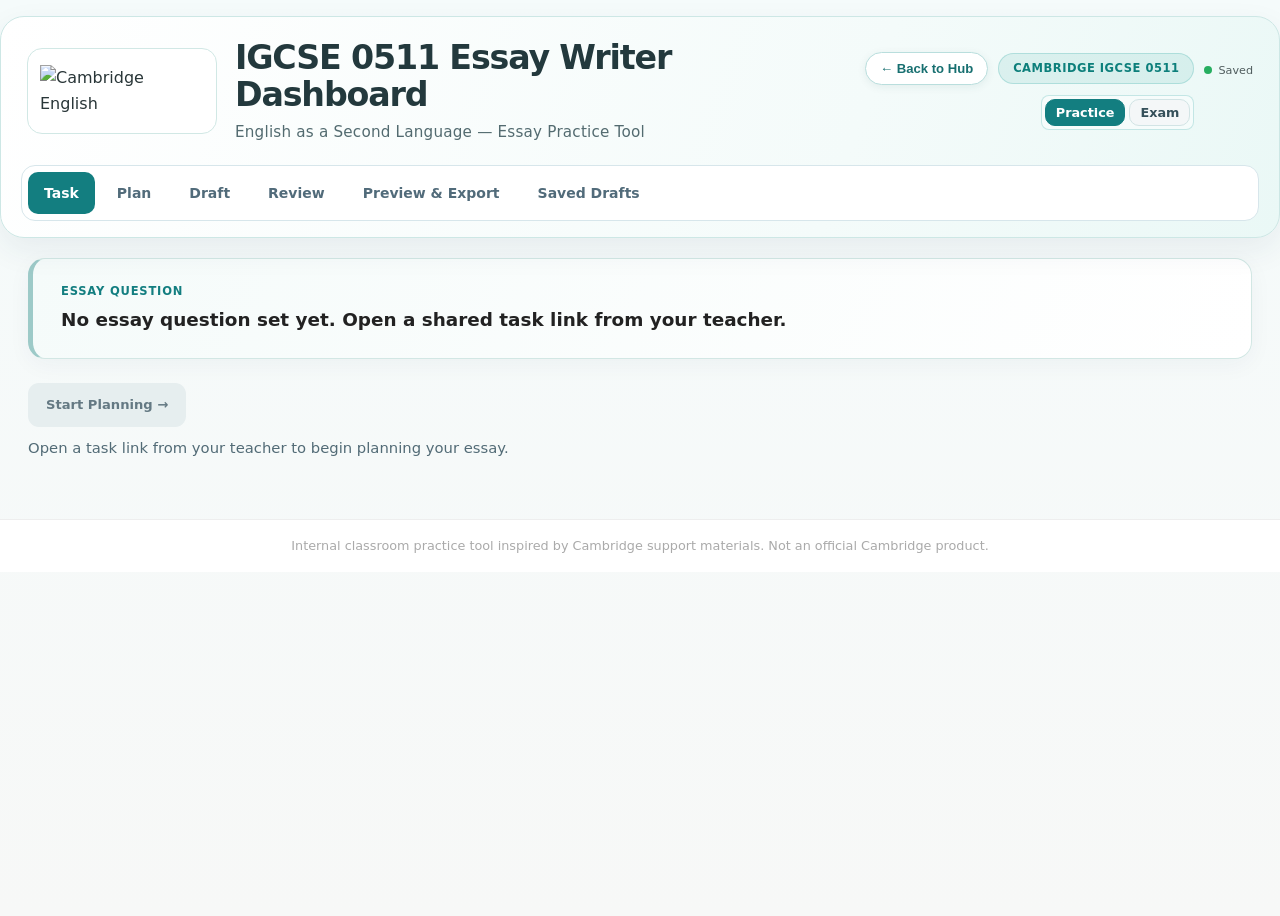
==== essay-app.html @ b887b846 "Correct word-boundary detection for paragraph contrast feedback" ====
<!DOCTYPE html>
<html lang="en">
<head>
<meta charset="UTF-8">
<meta name="viewport" content="width=device-width, initial-scale=1.0">
<title>IGCSE 0511 Essay Writer Dashboard</title>
<style>
/* ===== CSS RESET & BASE ===== */
*, *::before, *::after { box-sizing: border-box; margin: 0; padding: 0; }
html { font-size: 15px; scroll-behavior: smooth; }
body {
  font-family: -apple-system, BlinkMacSystemFont, "Segoe UI", Roboto, "Helvetica Neue", Arial, sans-serif;
  background: #f4f4f6;
  color: #2c2c2c;
  line-height: 1.6;
  min-height: 100vh;
}

/* ===== CAMBRIDGE-INSPIRED HEADER ===== */
.app-header {
  background: linear-gradient(135deg, #d4451a 0%, #e8601c 100%);
  color: #fff;
  padding: 0;
  box-shadow: 0 2px 8px rgba(0,0,0,0.15);
  position: sticky;
  top: 0;
  z-index: 1000;
}
.header-top {
  display: flex;
  align-items: center;
  justify-content: space-between;
  padding: 12px 28px;
  max-width: 1400px;
  margin: 0 auto;
}
.header-brand {
  display: flex;
  align-items: center;
  gap: 16px;
}
.header-logo {
  width: 44px;
  height: 44px;
  background: #fff;
  border-radius: 6px;
  display: flex;
  align-items: center;
  justify-content: center;
  flex-shrink: 0;
}
.header-logo svg { width: 32px; height: 32px; }
.header-titles h1 {
  font-size: 1.25rem;
  font-weight: 700;
  letter-spacing: 0.3px;
  line-height: 1.2;
}
.header-titles .subtitle {
  font-size: 0.78rem;
  opacity: 0.88;
  font-weight: 400;
  letter-spacing: 0.2px;
}
.header-right {
  display: flex;
  align-items: center;
  gap: 10px;
}
.header-badge {
  background: rgba(255,255,255,0.2);
  padding: 5px 14px;
  border-radius: 4px;
  font-size: 0.72rem;
  font-weight: 600;
  letter-spacing: 0.5px;
  text-transform: uppercase;
}
.btn-mode {
  background: rgba(255,255,255,0.18);
  border: 1.5px solid rgba(255,255,255,0.5);
  color: #fff;
  padding: 7px 16px;
  border-radius: 5px;
  font-size: 0.8rem;
  font-weight: 600;
  cursor: pointer;
  transition: all 0.2s;
}
.btn-mode:hover { background: rgba(255,255,255,0.32); }
.btn-mode.active { background: #fff; color: #d4451a; border-color: #fff; }

/* ===== TAB NAV ===== */
.tab-nav {
  display: flex;
  gap: 0;
  max-width: 1400px;
  margin: 0 auto;
  padding: 0 28px;
  border-top: 1px solid rgba(255,255,255,0.2);
}
.tab-btn {
  background: none;
  border: none;
  color: rgba(255,255,255,0.7);
  padding: 10px 20px;
  font-size: 0.82rem;
  font-weight: 600;
  cursor: pointer;
  border-bottom: 3px solid transparent;
  transition: all 0.2s;
  white-space: nowrap;
}
.tab-btn:hover { color: #fff; background: rgba(255,255,255,0.08); }
.tab-btn.active { color: #fff; border-bottom-color: #fff; }

/* ===== MAIN CONTAINER ===== */
.main-container {
  max-width: 1400px;
  margin: 0 auto;
  padding: 24px 28px 60px;
}
.tab-panel { display: none; }
.tab-panel.active { display: block; }

/* ===== CARDS ===== */
.card {
  background: #fff;
  border-radius: 8px;
  box-shadow: 0 1px 4px rgba(0,0,0,0.07);
  margin-bottom: 20px;
  overflow: hidden;
}
.card-header {
  background: #fafafa;
  padding: 14px 20px;
  border-bottom: 1px solid #eee;
  display: flex;
  align-items: center;
  justify-content: space-between;
}
.card-header h3 {
  font-size: 0.95rem;
  font-weight: 700;
  color: #333;
}
.card-header .accent-bar {
  width: 4px;
  height: 20px;
  background: #e8601c;
  border-radius: 2px;
  margin-right: 12px;
}
.card-header-left { display: flex; align-items: center; }
.card-body { padding: 20px; }

/* ===== TASK BANNER ===== */
.task-banner {
  background: linear-gradient(135deg, #fff7f2 0%, #fff 100%);
  border-left: 5px solid #e8601c;
  padding: 20px 24px;
  border-radius: 0 8px 8px 0;
  margin-bottom: 24px;
  box-shadow: 0 1px 4px rgba(0,0,0,0.06);
}
.task-banner .task-label {
  font-size: 0.72rem;
  text-transform: uppercase;
  letter-spacing: 0.8px;
  color: #d4451a;
  font-weight: 700;
  margin-bottom: 6px;
}
.task-banner .task-question {
  font-size: 1.1rem;
  font-weight: 600;
  color: #222;
  line-height: 1.5;
}
.task-meta {
  display: flex;
  gap: 20px;
  margin-top: 10px;
  flex-wrap: wrap;
}
.task-meta span {
  font-size: 0.78rem;
  color: #666;
  background: #f5f5f5;
  padding: 3px 10px;
  border-radius: 4px;
}

/* ===== FORM ELEMENTS ===== */
label {
  display: block;
  font-size: 0.82rem;
  font-weight: 600;
  color: #444;
  margin-bottom: 5px;
}
textarea, input[type="text"], input[type="number"], input[type="password"], select {
  width: 100%;
  padding: 10px 14px;
  border: 1.5px solid #ddd;
  border-radius: 6px;
  font-size: 0.9rem;
  font-family: inherit;
  color: #333;
  background: #fff;
  transition: border-color 0.2s;
  line-height: 1.6;
}
textarea:focus, input:focus, select:focus {
  outline: none;
  border-color: #e8601c;
  box-shadow: 0 0 0 3px rgba(232,96,28,0.1);
}
textarea { resize: vertical; min-height: 80px; }
.form-row { margin-bottom: 16px; }
.form-grid { display: grid; grid-template-columns: 1fr 1fr; gap: 16px; }
.form-grid-3 { display: grid; grid-template-columns: 1fr 1fr 1fr; gap: 16px; }

/* ===== BUTTONS ===== */
.btn {
  display: inline-flex;
  align-items: center;
  gap: 6px;
  padding: 8px 18px;
  border-radius: 6px;
  font-size: 0.82rem;
  font-weight: 600;
  cursor: pointer;
  border: none;
  transition: all 0.2s;
  font-family: inherit;
}
.btn-primary { background: #e8601c; color: #fff; }
.btn-primary:hover { background: #d4451a; }
.btn-secondary { background: #f0f0f0; color: #444; }
.btn-secondary:hover { background: #e4e4e4; }
.btn-danger { background: #fceaea; color: #c0392b; }
.btn-danger:hover { background: #f5d0d0; }
.btn-sm { padding: 5px 12px; font-size: 0.75rem; }
.btn-outline { background: none; border: 1.5px solid #ddd; color: #555; }
.btn-outline:hover { border-color: #e8601c; color: #e8601c; }
.btn-group { display: flex; gap: 8px; flex-wrap: wrap; }

/* ===== WORD COUNT METER ===== */
.wc-meter {
  margin: 16px 0;
  background: #f5f5f5;
  border-radius: 8px;
  padding: 14px 18px;
}
.wc-meter-bar-wrap {
  background: #e8e8e8;
  border-radius: 6px;
  height: 12px;
  overflow: hidden;
  margin: 8px 0;
}
.wc-meter-bar {
  height: 100%;
  border-radius: 6px;
  transition: width 0.3s, background 0.3s;
  min-width: 2px;
}
.wc-meter-labels {
  display: flex;
  justify-content: space-between;
  font-size: 0.72rem;
  color: #888;
}
.wc-status {
  font-size: 0.82rem;
  font-weight: 700;
  margin-top: 4px;
}
.wc-status.short { color: #e67e22; }
.wc-status.good { color: #27ae60; }
.wc-status.long { color: #c0392b; }

/* ===== SECTION WORD COUNTS ===== */
.section-wc {
  display: flex;
  gap: 12px;
  flex-wrap: wrap;
  margin-top: 8px;
}
.section-wc-item {
  background: #f8f8f8;
  border: 1px solid #eee;
  border-radius: 6px;
  padding: 8px 14px;
  flex: 1;
  min-width: 120px;
  text-align: center;
}
.section-wc-item .swc-label { font-size: 0.7rem; color: #888; text-transform: uppercase; letter-spacing: 0.5px; }
.section-wc-item .swc-val { font-size: 1.2rem; font-weight: 700; color: #333; }
.section-wc-item.warn { border-color: #e67e22; background: #fef7f0; }
.section-wc-item.warn .swc-val { color: #e67e22; }

/* ===== CHECKS DASHBOARD ===== */
.check-grid { display: grid; grid-template-columns: 1fr 1fr; gap: 16px; }
.check-section h4 {
  font-size: 0.78rem;
  text-transform: uppercase;
  letter-spacing: 0.6px;
  color: #888;
  margin-bottom: 10px;
  padding-bottom: 6px;
  border-bottom: 1px solid #eee;
}
.check-item {
  display: flex;
  align-items: flex-start;
  gap: 8px;
  padding: 6px 0;
  font-size: 0.82rem;
  line-height: 1.4;
}
.check-icon {
  width: 18px;
  height: 18px;
  border-radius: 50%;
  display: flex;
  align-items: center;
  justify-content: center;
  font-size: 0.65rem;
  font-weight: 800;
  flex-shrink: 0;
  margin-top: 1px;
}
.check-icon.pass { background: #d5f5e3; color: #27ae60; }
.check-icon.warn { background: #fef3e0; color: #e67e22; }
.check-icon.fail { background: #fde8e8; color: #c0392b; }
.check-icon.info { background: #e8f0fe; color: #3b82f6; }
.dev-badge {
  display: inline-block;
  padding: 1px 8px;
  border-radius: 3px;
  font-size: 0.68rem;
  font-weight: 700;
  text-transform: uppercase;
  letter-spacing: 0.3px;
  margin-left: 4px;
}
.dev-missing { background: #fde8e8; color: #c0392b; }
.dev-weak { background: #fef3e0; color: #e67e22; }
.dev-developed { background: #e8f6ef; color: #27ae60; }
.dev-welldev { background: #d5f5e3; color: #1e8449; }

/* ===== PERFORMANCE ESTIMATE ===== */
.perf-grid { display: grid; grid-template-columns: 1fr 1fr; gap: 20px; }
.perf-card {
  text-align: center;
  padding: 20px;
  background: #fafafa;
  border-radius: 8px;
  border: 1px solid #eee;
}
.perf-card .perf-label { font-size: 0.72rem; text-transform: uppercase; letter-spacing: 0.6px; color: #888; margin-bottom: 8px; }
.perf-card .perf-value { font-size: 1.5rem; font-weight: 800; }
.perf-card .perf-value.limited { color: #c0392b; }
.perf-card .perf-value.sound { color: #e67e22; }
.perf-card .perf-value.strong { color: #27ae60; }
.perf-disclaimer {
  font-size: 0.72rem;
  color: #999;
  text-align: center;
  margin-top: 12px;
  font-style: italic;
  padding: 8px;
  background: #fafafa;
  border-radius: 4px;
}

/* ===== COMMENT BANK ===== */
.comment-bank { display: flex; flex-wrap: wrap; gap: 6px; margin-bottom: 14px; }
.comment-chip {
  padding: 5px 12px;
  background: #f8f0eb;
  border: 1px solid #ecd5c5;
  border-radius: 20px;
  font-size: 0.75rem;
  color: #8b4513;
  cursor: pointer;
  transition: all 0.2s;
}
.comment-chip:hover { background: #e8601c; color: #fff; border-color: #e8601c; }

/* ===== ESSAY PREVIEW ===== */
.essay-preview {
  background: #fff;
  border: 1px solid #ddd;
  border-radius: 8px;
  padding: 36px 40px;
  font-size: 1rem;
  line-height: 1.8;
  color: #222;
  min-height: 200px;
  max-width: 720px;
  margin: 0 auto;
}
.essay-preview p { margin-bottom: 14px; text-indent: 0; }

/* ===== DRAFTS PANEL ===== */
.drafts-list { max-height: 250px; overflow-y: auto; }
.draft-item {
  display: flex;
  align-items: center;
  justify-content: space-between;
  padding: 10px 14px;
  border-bottom: 1px solid #f0f0f0;
  font-size: 0.82rem;
  transition: background 0.15s;
}
.draft-item:hover { background: #fafafa; }
.draft-item-name { font-weight: 600; color: #333; cursor: pointer; }
.draft-item-name:hover { color: #e8601c; }
.draft-item-date { color: #999; font-size: 0.72rem; }
.draft-item-actions { display: flex; gap: 6px; }

/* ===== ANALYTICS ===== */
.analytics-grid { display: grid; grid-template-columns: repeat(3, 1fr); gap: 16px; }
.stat-card {
  text-align: center;
  padding: 20px;
  background: #fafafa;
  border-radius: 8px;
  border: 1px solid #eee;
}
.stat-card .stat-val { font-size: 2rem; font-weight: 800; color: #e8601c; }
.stat-card .stat-label { font-size: 0.72rem; color: #888; text-transform: uppercase; letter-spacing: 0.5px; margin-top: 4px; }
.analytics-bar-chart {
  display: flex;
  align-items: flex-end;
  gap: 8px;
  height: 120px;
  padding: 10px 0;
}
.analytics-bar {
  flex: 1;
  background: #e8601c;
  border-radius: 4px 4px 0 0;
  position: relative;
  min-width: 30px;
  transition: height 0.3s;
}
.analytics-bar-label {
  position: absolute;
  bottom: -22px;
  left: 0;
  right: 0;
  text-align: center;
  font-size: 0.65rem;
  color: #888;
}
.analytics-bar-val {
  position: absolute;
  top: -20px;
  left: 0;
  right: 0;
  text-align: center;
  font-size: 0.7rem;
  font-weight: 700;
  color: #333;
}

/* ===== TEACHER MODE PANEL ===== */
.teacher-panel {
  border: 2px dashed #e8601c;
  border-radius: 8px;
  padding: 4px;
  margin-bottom: 20px;
}
.teacher-panel .card { margin-bottom: 0; box-shadow: none; }
.teacher-lock-msg {
  text-align: center;
  padding: 30px;
  color: #888;
}
.teacher-lock-msg svg { margin-bottom: 10px; }

/* ===== SCAFFOLD TIPS ===== */
.scaffold-tip {
  background: #fff9f5;
  border-left: 3px solid #e8601c;
  padding: 10px 14px;
  margin: 8px 0;
  font-size: 0.8rem;
  color: #7a4a1c;
  border-radius: 0 6px 6px 0;
}

/* ===== SECTION LABELS IN DRAFTING ===== */
.draft-section-label {
  font-size: 0.7rem;
  text-transform: uppercase;
  letter-spacing: 0.6px;
  color: #e8601c;
  font-weight: 700;
  margin-bottom: 6px;
}

/* ===== FOOTER ===== */
.app-footer {
  text-align: center;
  padding: 20px;
  font-size: 0.7rem;
  color: #aaa;
  border-top: 1px solid #eee;
  background: #fff;
  margin-top: 40px;
}

/* ===== PRINT STYLES ===== */
@media print {
  body { background: #fff; }
  .app-header, .tab-nav, .app-footer, .no-print, .card-header, .btn, .btn-group, .comment-bank,
  .wc-meter, .section-wc, .check-grid, .perf-grid, .perf-disclaimer, .task-meta,
  .scaffold-tip, .drafts-list, .teacher-panel { display: none !important; }
  .main-container { padding: 0; max-width: 100%; }
  .card { box-shadow: none; border: none; }
  .essay-preview { border: none; padding: 20px 0; max-width: 100%; }
  .print-header { display: block !important; text-align: center; margin-bottom: 20px; }
  .print-header h2 { font-size: 1.1rem; }
}
.print-header { display: none; }

/* ===== TOAST ===== */
.toast {
  position: fixed;
  bottom: 24px;
  right: 24px;
  background: #333;
  color: #fff;
  padding: 12px 22px;
  border-radius: 8px;
  font-size: 0.82rem;
  font-weight: 600;
  z-index: 9999;
  opacity: 0;
  transform: translateY(10px);
  transition: all 0.3s;
  pointer-events: none;
}
.toast.show { opacity: 1; transform: translateY(0); }

/* ===== MODAL OVERLAY ===== */
.modal-overlay {
  position: fixed;
  inset: 0;
  background: rgba(0,0,0,0.4);
  z-index: 5000;
  display: none;
  align-items: center;
  justify-content: center;
}
.modal-overlay.open { display: flex; }
.modal-box {
  background: #fff;
  border-radius: 10px;
  padding: 28px 32px;
  max-width: 460px;
  width: 90%;
  box-shadow: 0 8px 30px rgba(0,0,0,0.2);
}
.modal-box h3 { margin-bottom: 14px; font-size: 1.05rem; }
.modal-box .btn-group { margin-top: 18px; justify-content: flex-end; }

/* ===== RESPONSIVE ===== */
@media (max-width: 900px) {
  .check-grid { grid-template-columns: 1fr; }
  .perf-grid { grid-template-columns: 1fr; }
  .form-grid { grid-template-columns: 1fr; }
  .analytics-grid { grid-template-columns: 1fr; }
  .header-top { padding: 10px 16px; }
  .main-container { padding: 16px; }
  .tab-nav { padding: 0 16px; overflow-x: auto; }
}
@media (max-width: 600px) {
  .header-badge { display: none; }
  .form-grid, .form-grid-3 { grid-template-columns: 1fr; }
  .essay-preview { padding: 20px; }
}

/* Autosave indicator */
.autosave-dot {
  width: 8px; height: 8px; border-radius: 50%;
  display: inline-block; margin-right: 6px;
}
.autosave-dot.saved { background: #27ae60; }
.autosave-dot.unsaved { background: #e67e22; }

/* Toggle switch */
.toggle-wrap { display: flex; align-items: center; gap: 10px; }
.toggle {
  width: 42px; height: 24px; background: #ccc; border-radius: 12px;
  position: relative; cursor: pointer; transition: background 0.2s;
}
.toggle.on { background: #27ae60; }
.toggle::after {
  content: ''; position: absolute; top: 3px; left: 3px;
  width: 18px; height: 18px; background: #fff; border-radius: 50%;
  transition: transform 0.2s;
}
.toggle.on::after { transform: translateX(18px); }

/* ==========================================================
   CROSS-DEVICE / GITHUB PAGES SAFETY PATCH
   Preserves the existing Essay Writer design and behaviour.
   ========================================================== */
html{
  -webkit-text-size-adjust:100%;
  text-size-adjust:100%;
}
button,input,textarea,select{
  font-family:inherit;
}
@media (hover:none), (pointer:coarse){
  button,.btn,.btn-mode,.tab-btn,.comment-chip,.toggle{
    min-height:44px;
    touch-action:manipulation;
    -webkit-tap-highlight-color:rgba(232,96,28,.16);
  }
  input[type="text"],input[type="number"],input[type="password"],textarea,select{
    font-size:16px;
    min-height:44px;
  }
  .tab-nav{
    -webkit-overflow-scrolling:touch;
    overscroll-behavior-inline:contain;
  }
}
@media (max-width:700px){
  .header-top{
    flex-wrap:wrap;
    gap:8px 12px;
  }
  .header-right{
    width:100%;
    justify-content:space-between;
    flex-wrap:wrap;
  }
  .tab-nav{
    padding:0 10px;
  }
  .tab-btn{
    padding:10px 14px;
  }
  .main-container{
    padding:12px 10px 56px;
  }
  .card-body{
    padding:16px;
  }
  .task-banner{
    padding:16px;
  }
  .essay-preview{
    padding:18px 14px;
  }
  .toast{
    left:12px;
    right:12px;
    bottom:12px;
    text-align:center;
  }
  #studentTaskLinkOutput{
    font-size:13px;
  }
}

/* ===== CAMBRIDGE SUITE VISUAL REFRESH ===== */
:root{
  --teal:#149b96;--teal-deep:#0d7f7b;--teal-lite:#eaf8f7;
  --rose:#c88383;--rose-deep:#ad6f70;--rose-lite:#fbefef;
  --suite-ink:#293638;--suite-muted:#657477;--suite-line:#d7e5e4;
}
body{background:linear-gradient(180deg,#f5fbfb 0%,#f7f8f7 100%);color:var(--suite-ink)}
.app-header{background:linear-gradient(135deg,#dff4f2 0%,#ccebea 100%);color:var(--suite-ink);box-shadow:0 4px 18px rgba(30,72,75,.10)}
.header-logo{width:auto;height:50px;background:transparent;border-radius:0}
.header-logo img{display:block;width:auto;height:48px;object-fit:contain}
.header-badge{background:rgba(20,155,150,.10);color:var(--teal-deep);border:1px solid rgba(20,155,150,.22)}
.btn-mode{background:rgba(200,131,131,.12);border:1px solid rgba(173,111,112,.30);color:var(--rose-deep)}
.btn-mode:hover,.btn-mode.active{background:var(--rose);border-color:var(--rose);color:#fff}
.tab-nav{border-top:1px solid rgba(20,155,150,.18)}
.tab-btn{color:#607173}.tab-btn:hover{color:var(--teal-deep);background:rgba(20,155,150,.06)}.tab-btn.active{color:var(--teal-deep);border-bottom-color:var(--teal)}
.card{border:1px solid var(--suite-line);border-radius:14px;box-shadow:0 3px 14px rgba(39,75,78,.06)}
.card-header{background:#fbfefe;border-bottom:1px solid var(--suite-line)}
.card-header .accent-bar{background:var(--teal)}
.task-banner{background:linear-gradient(135deg,var(--teal-lite),#fff);border-left-color:var(--teal);border-radius:0 14px 14px 0}
.task-banner .task-label{color:var(--teal-deep)}
.btn-primary{background:var(--teal)}.btn-primary:hover{background:var(--teal-deep)}
.btn-outline:hover{border-color:var(--teal);color:var(--teal-deep)}
textarea:focus,input:focus,select:focus{border-color:var(--teal);box-shadow:0 0 0 3px rgba(20,155,150,.11)}
.wc-meter{background:var(--teal-lite);border:1px solid var(--suite-line)}
#wcTotal{color:var(--teal)!important}
.study-mode-toggle{display:flex;gap:4px;padding:3px;border:1px solid rgba(20,155,150,.22);border-radius:8px;background:rgba(255,255,255,.45)}
.study-mode-toggle .btn-mode{padding:5px 10px;border-radius:6px}
#btnPracticeMode.active{background:var(--teal);border-color:var(--teal);color:#fff}
#btnExamMode.active{background:var(--rose);border-color:var(--rose);color:#fff}
.tab-btn[aria-disabled="true"]{opacity:.45;cursor:not-allowed}

</style>

<style>
/* Hub navigation lives inside the existing app header; no separate top row. */
.hub-return-link{
  display:inline-flex;align-items:center;justify-content:center;gap:6px;
  width:max-content;padding:8px 14px;border:1px solid #b9dedd;border-radius:999px;
  background:#fff;color:#176f70;text-decoration:none;
  font:700 .82rem/1.2 -apple-system,BlinkMacSystemFont,'Segoe UI',Roboto,'Helvetica Neue',Arial,sans-serif;
  box-shadow:0 2px 8px rgba(25,72,75,.08);
  transition:background .15s,border-color .15s;
}
.hub-return-link:hover{background:#eaf8f7;border-color:#88c8c5}
.hub-return-link:focus-visible{outline:3px solid rgba(20,155,150,.22);outline-offset:2px}
.header-right > .hub-return-link{flex-shrink:0;margin-left:4px} 
@media(max-width:700px){.hub-return-link{padding:8px 12px;font-size:.78rem}}

</style>
<link rel="stylesheet" href="essay-suite-polish.css">
</head>
<body>



<noscript>
  <div style="margin:14px;padding:14px;border:2px solid #c0392b;border-radius:10px;background:#fde8e8;color:#2c2c2c;font:600 15px -apple-system,BlinkMacSystemFont,'Segoe UI',Arial,sans-serif;line-height:1.5">
    This interactive Essay Writer needs JavaScript. If the page looks normal but the controls do nothing,
    open the GitHub Pages web link in Safari, Chrome, Edge or Firefox rather than previewing the HTML file
    inside Files, Teams, OneDrive or another attachment viewer.
  </div>
</noscript>


<!-- ===== HEADER ===== -->
<header class="app-header">
  <div class="header-top">
    <div class="header-brand">
      <div class="header-logo"><img src="https://tobypottas-sketch.github.io/igcse-reading/cambridge-english-header.png" alt="Cambridge English"></div>
      <div class="header-titles">
        <h1>IGCSE 0511 Essay Writer Dashboard</h1>
        <div class="subtitle">English as a Second Language &mdash; Essay Practice Tool</div>
      </div>
    </div>
    <div class="header-right">
      <a class="hub-return-link" href="https://tobypottas-sketch.github.io/igcse-self-study-hub/" target="_top" rel="noopener">← Back to Hub</a>
      <span class="header-badge">Cambridge IGCSE 0511</span>
      <span class="autosave-indicator no-print" title="Autosave status"><span class="autosave-dot saved" id="autosaveDot"></span><span id="autosaveLabel" style="font-size:0.7rem;opacity:0.8;">Saved</span></span>
      <div class="study-mode-toggle no-print" id="studyModeToggle" aria-label="Study mode">
        <button class="btn-mode active" id="btnPracticeMode" onclick="setStudyMode('practice')">Practice</button>
        <button class="btn-mode" id="btnExamMode" onclick="setStudyMode('exam')">Exam</button>
      </div>
      <button class="btn-mode" id="btnTeacherToggle" onclick="toggleTeacherMode()" style="display:none;">Teacher Mode</button>
    </div>
  </div>
  <nav class="tab-nav" id="tabNav">
    <button class="tab-btn active" data-tab="task" onclick="switchTab('task')">Task</button>
    <button class="tab-btn" data-tab="plan" onclick="switchTab('plan')">Plan</button>
    <button class="tab-btn" data-tab="draft" onclick="switchTab('draft')">Draft</button>
    <button class="tab-btn" id="tabReview" data-tab="review" onclick="switchTab('review')">Review</button>
    <button class="tab-btn" id="tabPreview" data-tab="preview" onclick="switchTab('preview')">Preview &amp; Export</button>
    <button class="tab-btn" id="tabDrafts" data-tab="drafts" onclick="switchTab('drafts')">Saved Drafts</button>
    <button class="tab-btn" data-tab="teacher" onclick="switchTab('teacher')" id="tabTeacher" style="display:none;">Teacher Settings</button>
    <button class="tab-btn" data-tab="analytics" onclick="switchTab('analytics')" id="tabAnalytics" style="display:none;">Analytics</button>
  </nav>
</header>

<!-- ===== TOAST ===== -->
<div class="toast" id="toast"></div>

<!-- ===== MODAL ===== -->
<div class="modal-overlay" id="modalOverlay">
  <div class="modal-box" id="modalBox"></div>
</div>

<!-- ===== MAIN ===== -->
<div class="main-container">

  <!-- ========== TAB: TASK ========== -->
  <div class="tab-panel active" id="panel-task">
    <div class="task-banner" id="taskBanner">
      <div class="task-label">Essay Question</div>
      <div class="task-question" id="taskQuestionDisplay">No essay question set yet. Open a shared task link from your teacher.</div>
      <div class="task-meta" id="taskMeta"></div>
    </div>

    <div id="promptIdeasDisplay" class="card" style="display:none;">
      <div class="card-header"><div class="card-header-left"><div class="accent-bar"></div><h3>Task Ideas &amp; Prompts</h3></div></div>
      <div class="card-body">
        <p id="promptIdeasText" style="font-size:0.88rem;color:#555;line-height:1.7;white-space:pre-wrap;"></p>
      </div>
    </div>

    <div id="successCriteriaDisplay" class="card" style="display:none;">
      <div class="card-header"><div class="card-header-left"><div class="accent-bar"></div><h3>Success Criteria</h3></div></div>
      <div class="card-body">
        <div id="successCriteriaText" style="font-size:0.88rem;color:#555;line-height:1.7;white-space:pre-wrap;"></div>
      </div>
    </div>

    <div class="card" id="scaffoldTipsCard" style="display:none;">
      <div class="card-header"><div class="card-header-left"><div class="accent-bar"></div><h3>Tips for This Essay</h3></div></div>
      <div class="card-body" id="scaffoldTipsBody"></div>
    </div>

    <div class="task-actions">
      <button class="btn btn-primary" id="startPlanningButton" onclick="switchTab('plan')" disabled>Start Planning &rarr;</button>
      <p class="task-empty-note" id="taskEmptyNote" role="status">Open a task link from your teacher to begin planning your essay.</p>
    </div>
  </div>

  <!-- ========== TAB: PLAN ========== -->
  <div class="tab-panel" id="panel-plan">
    <div class="card essay-plan-card">
      <div class="card-header"><div class="card-header-left"><div class="accent-bar"></div><h3>Essay Planning</h3></div></div>
      <div class="card-body">
        <p class="essay-plan-intro">Build your argument in four short steps. Use notes and key ideas — full sentences are not necessary yet.</p>

        <div class="essay-plan-stages">
          <section class="essay-plan-stage" aria-label="Step 1: Understand the task">
            <div class="essay-plan-stage-heading"><span class="essay-plan-stage-number">01</span><div><h4>Understand the task</h4><p>Identify the question and your position.</p></div></div>
            <div class="essay-plan-fields">

        <div class="form-row">
          <label for="planQ1">What is the exact question asking you to do?</label>
          <textarea id="planQ1" rows="2" oninput="onPlanInput()" placeholder="Restate the question in your own words..."></textarea>
        </div>
        <div class="form-row">
          <label for="planQ2">What is your overall opinion or position?</label>
          <textarea id="planQ2" rows="2" oninput="onPlanInput()" placeholder="e.g. I believe that... / I think both sides have valid points..."></textarea>
        </div>
            </div>
          </section>
          <section class="essay-plan-stage" aria-label="Step 2: Develop your argument">
            <div class="essay-plan-stage-heading"><span class="essay-plan-stage-number">02</span><div><h4>Develop your argument</h4><p>Give a reason and support it with an example.</p></div></div>
            <div class="essay-plan-fields">
        <div class="form-row">
          <label for="planQ3">What is one strong reason for your view?</label>
          <textarea id="planQ3" rows="2" oninput="onPlanInput()" placeholder="Your first main argument..."></textarea>
        </div>
        <div class="form-row">
          <label for="planQ4">What example or explanation supports that reason?</label>
          <textarea id="planQ4" rows="2" oninput="onPlanInput()" placeholder="A specific example, fact, or personal experience..."></textarea>
        </div>
            </div>
          </section>
          <section class="essay-plan-stage" aria-label="Step 3: Consider another view">
            <div class="essay-plan-stage-heading"><span class="essay-plan-stage-number">03</span><div><h4>Consider another view</h4><p>Explore the opposite view and your response.</p></div></div>
            <div class="essay-plan-fields">
        <div class="form-row">
          <label for="planQ5">What is the opposite point of view?</label>
          <textarea id="planQ5" rows="2" oninput="onPlanInput()" placeholder="What would someone who disagrees say?"></textarea>
        </div>
        <div class="form-row">
          <label for="planQ6">How will you respond to that opposite view?</label>
          <textarea id="planQ6" rows="2" oninput="onPlanInput()" placeholder="Do you accept part of it? Argue against it?"></textarea>
        </div>
            </div>
          </section>
          <section class="essay-plan-stage essay-plan-stage--final" aria-label="Step 4: Finish your plan">
            <div class="essay-plan-stage-heading"><span class="essay-plan-stage-number">04</span><div><h4>Finish your plan</h4><p>Decide how you will conclude.</p></div></div>
            <div class="essay-plan-fields">
        <div class="form-row">
          <label for="planQ7">What will you say in your conclusion?</label>
          <textarea id="planQ7" rows="2" oninput="onPlanInput()" placeholder="Summarise your position clearly..."></textarea>
        </div>
            </div>
          </section>
        </div>

        <div id="modelPhrasesSection" style="display:none;margin-top:20px;">
          <div class="card" style="box-shadow:none;border:1px solid #eee;">
            <div class="card-header"><div class="card-header-left"><div class="accent-bar"></div><h3>Helpful Phrases</h3></div></div>
            <div class="card-body">
              <div id="opinionPhrasesBox" style="margin-bottom:12px;"></div>
              <div id="linkingPhrasesBox"></div>
            </div>
          </div>
        </div>

        <div class="essay-plan-actions"><span>Ready to turn your ideas into paragraphs?</span><button class="btn btn-primary" onclick="switchTab('draft')">Start Drafting &rarr;</button></div>
      </div>
    </div>
  </div>

  <!-- ========== TAB: DRAFT ========== -->
  <div class="tab-panel" id="panel-draft">
    <!-- Word count meter -->
    <div class="wc-meter no-print" id="wcMeter">
      <div style="display:flex;justify-content:space-between;align-items:baseline;">
        <span style="font-size:0.82rem;font-weight:700;color:#333;">Word Count</span>
        <span id="wcTotal" style="font-size:1.3rem;font-weight:800;color:#e8601c;">0</span>
      </div>
      <div class="wc-meter-bar-wrap">
        <div class="wc-meter-bar" id="wcBar" style="width:0%;background:#e67e22;"></div>
      </div>
      <div class="wc-meter-labels">
        <span>0</span>
        <span id="wcTargetLabel">Target: 120–160 words</span>
        <span id="wcMaxLabel">200+</span>
      </div>
      <div class="wc-status" id="wcStatus"></div>
      <div class="section-wc" id="sectionWc"></div>
    </div>

    <!-- Drafting sections: one focused writing surface, same four saved fields -->
    <div class="draft-paper" aria-label="Essay draft workspace">
      <div class="draft-paper-heading"><span class="draft-paper-eyebrow">YOUR ESSAY</span><h2>Build your draft</h2><p>Write one paragraph at a time. Your work is saved as you go.</p></div>
    <div class="card">
      <div class="card-header"><div class="card-header-left"><div class="accent-bar"></div><h3>Introduction</h3></div></div>
      <div class="card-body">
        <div class="scaffold-tip" id="scaffoldIntro" style="display:none;">Introduce the topic and state your position clearly. You might start with a general statement or a rhetorical question. Avoid copying the question word for word.</div>
        <div class="draft-section-label" id="labelIntro" style="display:none;">Introduction</div>
        <textarea id="draftIntro" rows="4" oninput="onDraftInput()" placeholder="Write your introduction here. State the topic and your position..."></textarea>
        <div style="text-align:right;margin-top:4px;font-size:0.72rem;color:#999;" id="wcIntro">0 words</div>
      </div>
    </div>

    <div class="card">
      <div class="card-header"><div class="card-header-left"><div class="accent-bar"></div><h3>Main Argument 1</h3></div></div>
      <div class="card-body">
        <div class="scaffold-tip" id="scaffoldArg1" style="display:none;">Present your first argument with a reason. Then develop it with an example or further explanation. One well-developed point is better than several shallow ones.</div>
        <div class="draft-section-label" id="labelArg1" style="display:none;">Body Paragraph 1</div>
        <textarea id="draftArg1" rows="5" oninput="onDraftInput()" placeholder="Present your first argument. Give a reason and support it with an example..."></textarea>
        <div style="text-align:right;margin-top:4px;font-size:0.72rem;color:#999;" id="wcArg1">0 words</div>
      </div>
    </div>

    <div class="card">
      <div class="card-header"><div class="card-header-left"><div class="accent-bar"></div><h3 id="arg2Title">Main Argument 2 / Counterargument</h3></div></div>
      <div class="card-body">
        <div class="scaffold-tip" id="scaffoldArg2" style="display:none;">If writing a balanced essay, present the other side here. If one-sided, give another reason for your position. Develop this point fully with reasoning and examples.</div>
        <div class="draft-section-label" id="labelArg2" style="display:none;">Body Paragraph 2</div>
        <textarea id="draftArg2" rows="5" oninput="onDraftInput()" placeholder="Present another argument or the opposing viewpoint..."></textarea>
        <div style="text-align:right;margin-top:4px;font-size:0.72rem;color:#999;" id="wcArg2">0 words</div>
      </div>
    </div>

    <div class="card">
      <div class="card-header"><div class="card-header-left"><div class="accent-bar"></div><h3>Conclusion</h3></div></div>
      <div class="card-body">
        <div class="scaffold-tip" id="scaffoldConc" style="display:none;">Summarise your argument and restate your opinion. Do not introduce new ideas. Keep it concise — a few sentences is enough.</div>
        <div class="draft-section-label" id="labelConc" style="display:none;">Conclusion</div>
        <textarea id="draftConc" rows="3" oninput="onDraftInput()" placeholder="Summarise your position. Do not introduce new ideas..."></textarea>
        <div style="text-align:right;margin-top:4px;font-size:0.72rem;color:#999;" id="wcConc">0 words</div>
      </div>
    </div>

    </div>

    <div class="btn-group no-print" id="draftActionGroup" style="justify-content:center;margin-top:16px;">
      <button class="btn btn-primary" id="btnReviewDraft" onclick="switchTab('review')">Review My Essay &rarr;</button>
      <button class="btn btn-secondary" id="btnPreviewDraft" onclick="switchTab('preview')">Preview Final Essay</button>
      <button class="btn btn-primary" id="btnSubmitExam" onclick="submitExam()" style="display:none;">Submit Exam</button>
      <button class="btn btn-secondary" id="btnNewExamAttempt" onclick="startNewExamAttempt()" style="display:none;">Start new attempt</button>
    </div>
  </div>

  <!-- ========== TAB: REVIEW ========== -->
  <div class="tab-panel essay-review-workspace" id="panel-review">
    <div class="review-empty-state" id="reviewEmptyState" hidden>
      <span class="review-empty-step">YOUR NEXT STEP</span>
      <h2>Your review will appear after you start writing.</h2>
      <p>Write an introduction and develop your ideas in Draft. Then return here for structure checks, language feedback and a rough classroom estimate.</p>
      <button class="btn btn-primary" type="button" onclick="switchTab('draft')">Go to Draft &rarr;</button>
    </div>
    <!-- Performance Estimate -->
    <div class="card review-performance-card">
      <div class="card-header"><div class="card-header-left"><div class="accent-bar"></div><h3>Writing Snapshot</h3></div></div>
      <div class="card-body">
        <div class="perf-grid" id="perfGrid">
          <div class="perf-card">
            <div class="perf-label">Word count</div>
            <div class="perf-value" id="perfContent">—</div>
          </div>
          <div class="perf-card">
            <div class="perf-label">Sections started</div>
            <div class="perf-value" id="perfLanguage">—</div>
          </div>
        </div>
        <div class="perf-card perf-grade-card">
          <div class="perf-label">Task relevance</div>
          <div class="perf-value" id="perfGradeBand">—</div>
        </div>
      </div>
    </div>
    <p class="review-estimate-note">These are basic writing observations, not an assessment of Cambridge quality. Your teacher can evaluate relevance, development and language.</p>

    <!-- Suggestions -->
    <div class="card review-priority-card">
      <div class="card-header"><div class="card-header-left"><div class="accent-bar"></div><h3>Suggestions for Improvement</h3></div></div>
      <div class="card-body">
        <p class="review-task-context" id="reviewTaskContext" hidden role="note">No essay question is assigned. Suggestions below are based on writing features, not task relevance.</p>
        <ol class="review-priorities" id="reviewPriorities"></ol>
      </div>
    </div>

    <!-- Checks -->
    <div class="card">
      <div class="card-header"><div class="card-header-left"><div class="accent-bar"></div><h3>Writing Observations</h3></div></div>
      <div class="card-body">
        <div class="check-grid" id="checkGrid"></div>
      </div>
    </div>

    <!-- Language Warnings -->
    <div class="card">
      <div class="card-header"><div class="card-header-left"><div class="accent-bar"></div><h3>Language Features Noticed</h3></div></div>
      <div class="card-body" id="langFeedback">
        <p style="color:#999;font-size:0.85rem;">Write your essay draft to see language feedback here.</p>
      </div>
    </div>

    <!-- Teacher Feedback (visible in teacher mode) -->
    <div class="card" id="teacherFeedbackCard" style="display:none;">
      <div class="card-header"><div class="card-header-left"><div class="accent-bar"></div><h3>Teacher Feedback</h3></div></div>
      <div class="card-body">
        <div class="comment-bank" id="commentBank"></div>
        <label for="teacherNotes">Teacher Notes</label>
        <textarea id="teacherNotes" rows="5" placeholder="Add feedback for this student..."></textarea>
        <div class="btn-group" style="margin-top:10px;">
          <button class="btn btn-sm btn-secondary" onclick="copyTeacherNotes()">Copy Notes</button>
          <button class="btn btn-sm btn-primary" onclick="recordSubmission()">Record Submission</button>
        </div>
      </div>
    </div>

    <div class="btn-group no-print" style="justify-content:center;margin-top:16px;">
      <button class="btn btn-secondary" onclick="switchTab('draft')">&larr; Back to Draft</button>
      <button class="btn btn-primary" onclick="switchTab('preview')">Final Preview &rarr;</button>
    </div>
  </div>

  <!-- ========== TAB: PREVIEW & EXPORT ========== -->
  <div class="tab-panel essay-preview-workspace" id="panel-preview">
    <div class="print-header">
      <h2 id="printTitle">IGCSE 0511 Essay</h2>
      <p id="printQuestion" style="font-size:0.9rem;color:#555;"></p>
    </div>
    <div class="card">
      <div class="card-header">
        <div class="card-header-left"><div class="accent-bar"></div><h3>Final Essay</h3></div>
        <div class="btn-group no-print">
          <button class="btn btn-sm btn-outline" onclick="copyEssay()">Copy</button>
          <button class="btn btn-sm btn-outline" onclick="printEssay()">Print</button>
          <button class="btn btn-sm btn-outline" onclick="exportEssayHTML()">Export HTML</button>
          <button class="btn btn-sm btn-outline" onclick="downloadApp()">Download App</button>
        </div>
      </div>
      <div class="card-body">
        <div class="essay-preview" id="essayPreview">
          <p style="color:#999;font-style:italic;">Your essay will appear here once you start drafting.</p>
        </div>
      </div>
    </div>
  </div>

  <!-- ========== TAB: SAVED DRAFTS ========== -->
  <div class="tab-panel essay-drafts-workspace" id="panel-drafts">
    <div class="card">
      <div class="card-header">
        <div class="card-header-left"><div class="accent-bar"></div><h3>Save Current Draft</h3></div>
      </div>
      <div class="card-body">
        <div class="form-grid">
          <div class="form-row">
            <label for="saveDraftName">Draft Name</label>
            <input type="text" id="saveDraftName" placeholder="e.g. Technology essay v2">
          </div>
          <div style="display:flex;align-items:flex-end;">
            <button class="btn btn-primary" onclick="saveDraft()">Save Draft</button>
          </div>
        </div>
      </div>
    </div>
    <div class="card">
      <div class="card-header"><div class="card-header-left"><div class="accent-bar"></div><h3>Saved Drafts</h3></div></div>
      <div class="card-body">
        <div class="drafts-list" id="draftsList">
          <p style="color:#999;font-size:0.85rem;">No saved drafts yet.</p>
        </div>
      </div>
    </div>
    <div class="card">
      <div class="card-header"><div class="card-header-left"><div class="accent-bar"></div><h3>Reset</h3></div></div>
      <div class="card-body">
        <button class="btn btn-danger" onclick="resetCurrentDraft()">Clear Current Draft</button>
      </div>
    </div>
  </div>

  <!-- ========== TAB: TEACHER SETTINGS ========== -->
  <div class="tab-panel" id="panel-teacher">
    <div class="teacher-panel">
      <div class="card">
        <div class="card-header"><div class="card-header-left"><div class="accent-bar"></div><h3>Task Settings</h3></div></div>
        <div class="card-body">
          <div class="form-row">
            <label for="tEssayQuestion">Essay Question</label>
            <textarea id="tEssayQuestion" rows="3" oninput="onTeacherSettingChange()" placeholder="Enter the essay question for students..."></textarea>
          </div>
          <div class="form-grid-3">
            <div class="form-row">
              <label for="tAudience">Audience</label>
              <input type="text" id="tAudience" value="teacher" oninput="onTeacherSettingChange()">
            </div>
            <div class="form-row">
              <label for="tWordMin">Word Target Min</label>
              <input type="number" id="tWordMin" value="120" oninput="onTeacherSettingChange()">
            </div>
            <div class="form-row">
              <label for="tWordMax">Word Target Max</label>
              <input type="number" id="tWordMax" value="160" oninput="onTeacherSettingChange()">
            </div>
          </div>
          <div class="form-row">
            <label for="tArgType">Argument Type</label>
            <select id="tArgType" onchange="onTeacherSettingChange()">
              <option value="either">Either allowed</option>
              <option value="balanced">Balanced required</option>
              <option value="one-sided">One-sided required</option>
            </select>
          </div>
          <div class="form-row">
            <label for="tPromptIdeas">Prompt Comments / Bullet Ideas from Task</label>
            <textarea id="tPromptIdeas" rows="4" oninput="onTeacherSettingChange()" placeholder="Paste the bullet points or comments from the exam task here..."></textarea>
          </div>
        </div>
      </div>
    </div>


    <div class="teacher-panel">
      <div class="card">
        <div class="card-header"><div class="card-header-left"><div class="accent-bar"></div><h3>Share Task with Students</h3></div></div>
        <div class="card-body">
          <p style="font-size:0.84rem;color:#666;line-height:1.6;margin-bottom:12px;">
            Create a student link containing the current task settings. Students can open the link on any device
            and the task will load automatically. Their plans and drafts remain private on their own device.
          </p>
          <div class="btn-group">
            <button class="btn btn-primary" onclick="copyStudentTaskLink()">Copy Practice Link</button>
            <button class="btn btn-secondary" onclick="openStudentTaskPreview()">Open Practice Preview</button>
            <button class="btn btn-primary" id="btnControlledTaskLink" onclick="requestControlledTaskLink()">Create Controlled Exam Link</button>
          </div>
          <div id="studentTaskLinkWrap" style="display:none;margin-top:14px;">
            <label for="studentTaskLinkOutput">Student task link</label>
            <textarea id="studentTaskLinkOutput" rows="4" readonly style="font-family:ui-monospace,SFMono-Regular,Menlo,Consolas,monospace;background:#fafafa;"></textarea>
            <p style="font-size:0.72rem;color:#999;margin-top:6px;">
              You can paste this long link into Bitly or another short-link service before sharing it.
            </p>
          </div>
        </div>
      </div>
    </div>

    <div class="teacher-panel">
      <div class="card">
        <div class="card-header"><div class="card-header-left"><div class="accent-bar"></div><h3>Scaffolds &amp; Phrases</h3></div></div>
        <div class="card-body">
          <div class="form-row">
            <div class="toggle-wrap">
              <div class="toggle" id="toggleScaffolds" onclick="toggleScaffoldSetting()"></div>
              <label style="margin:0;">Show scaffolds / example tips for students</label>
            </div>
          </div>
          <div class="form-row">
            <div class="toggle-wrap">
              <div class="toggle" id="toggleLabels" onclick="toggleLabelsSetting()"></div>
              <label style="margin:0;">Show section labels in drafting mode</label>
            </div>
          </div>
          <div class="form-row">
            <label for="tSuccessCriteria">Success Criteria</label>
            <textarea id="tSuccessCriteria" rows="4" oninput="onTeacherSettingChange()" placeholder="List the success criteria for this essay..."></textarea>
          </div>
          <div class="form-row">
            <label for="tOpinionPhrases">Model Opinion Phrases (one per line)</label>
            <textarea id="tOpinionPhrases" rows="4" oninput="onTeacherSettingChange()" placeholder="I strongly believe that...&#10;In my opinion...&#10;It is widely accepted that..."></textarea>
          </div>
          <div class="form-row">
            <label for="tLinkingPhrases">Model Linking Phrases (one per line)</label>
            <textarea id="tLinkingPhrases" rows="4" oninput="onTeacherSettingChange()" placeholder="Furthermore...&#10;On the other hand...&#10;As a result..."></textarea>
          </div>
        </div>
      </div>
    </div>

    <div class="teacher-panel">
      <div class="card">
        <div class="card-header"><div class="card-header-left"><div class="accent-bar"></div><h3>Comment Bank</h3></div></div>
        <div class="card-body">
          <div class="form-row">
            <label for="tCommentBank">Custom Comments (one per line, added to default bank)</label>
            <textarea id="tCommentBank" rows="4" oninput="onTeacherSettingChange()" placeholder="Add your own quick feedback comments..."></textarea>
          </div>
        </div>
      </div>
    </div>

    <div class="teacher-panel">
      <div class="card">
        <div class="card-header"><div class="card-header-left"><div class="accent-bar"></div><h3>Data Management</h3></div></div>
        <div class="card-body">
          <div class="btn-group">
            <button class="btn btn-danger" onclick="clearAllData()">Reset All Local Data</button>
            <button class="btn btn-danger" onclick="clearAnalytics()">Clear Analytics Only</button>
          </div>
          <p style="font-size:0.72rem;color:#999;margin-top:10px;">Internal classroom practice tool inspired by Cambridge support materials.</p>
        </div>
      </div>
    </div>
  </div>

  <!-- ========== TAB: ANALYTICS ========== -->
  <div class="tab-panel" id="panel-analytics">
    <div class="card">
      <div class="card-header"><div class="card-header-left"><div class="accent-bar"></div><h3>Submission Analytics</h3></div></div>
      <div class="card-body">
        <div class="analytics-grid" id="analyticsStats"></div>
        <div style="margin-top:24px;">
          <h4 style="font-size:0.82rem;font-weight:700;margin-bottom:12px;">Historic Content Labels (legacy records)</h4>
          <div class="analytics-bar-chart" id="chartContent" style="margin-bottom:40px;"></div>
        </div>
        <div style="margin-top:24px;">
          <h4 style="font-size:0.82rem;font-weight:700;margin-bottom:12px;">Historic Language Labels (legacy records)</h4>
          <div class="analytics-bar-chart" id="chartLanguage" style="margin-bottom:40px;"></div>
        </div>
        <div style="margin-top:24px;">
          <h4 style="font-size:0.82rem;font-weight:700;margin-bottom:12px;">Most Common Missing Checks</h4>
          <div id="commonMissing" style="font-size:0.85rem;color:#555;"></div>
        </div>
        <div style="margin-top:16px;">
          <h4 style="font-size:0.82rem;font-weight:700;margin-bottom:12px;">Most Common Language Warnings</h4>
          <div id="commonWarnings" style="font-size:0.85rem;color:#555;"></div>
        </div>
      </div>
    </div>
  </div>

</div>

<!-- ===== FOOTER ===== -->
<footer class="app-footer">
  Internal classroom practice tool inspired by Cambridge support materials. Not an official Cambridge product.
</footer>

<script>
/* ==========================================================================
   IGCSE 0511 ESSAY WRITER DASHBOARD — JAVASCRIPT
   A comprehensive single-file essay writing tool for IGCSE 0511 practice.
   ========================================================================== */

// ===== STATE =====
let state = {
  teacherMode: false,
  studyMode: 'practice',
  examSubmitted: false,
  settings: {
    essayQuestion: '',
    audience: 'teacher',
    wordMin: 120,
    wordMax: 160,
    argType: 'either',
    promptIdeas: '',
    showScaffolds: false,
    showLabels: false,
    successCriteria: '',
    opinionPhrases: 'I strongly believe that...\nIn my opinion...\nIt is widely accepted that...\nFrom my perspective...\nI am convinced that...',
    linkingPhrases: 'Furthermore...\nOn the other hand...\nAs a result...\nIn addition...\nHowever...\nNevertheless...\nFor example...\nIn contrast...\nConsequently...\nMoreover...',
    commentBank: '',
  },
  plan: { q1:'', q2:'', q3:'', q4:'', q5:'', q6:'', q7:'' },
  draft: { intro:'', arg1:'', arg2:'', conc:'' },
  teacherNotes: '',
  lastAnalysis: null,
  sharedTaskKey: '',
  controlledTaskId: '',
};
const INITIAL_STATE_JSON = JSON.stringify(state);

// Default comment bank
const DEFAULT_COMMENTS = [
  'Address the question more directly.',
  'Develop this point with a reason.',
  'Add an example here.',
  'This sounds too informal.',
  'Include the opposite viewpoint.',
  'Your conclusion should reflect your main argument.',
  'Avoid copying the task wording.',
  'Vary your linking devices.',
  'Use more precise vocabulary.',
  'This paragraph is too general.',
  'Your idea is relevant but not developed enough.',
];

// ===== LANGUAGE PATTERN LISTS =====
const CONTRACTIONS = ["don't","won't","can't","isn't","aren't","wasn't","weren't","hasn't","hasn't","haven't","hadn't","doesn't","didn't","couldn't","shouldn't","wouldn't","they're","we're","you're","i'm","it's","that's","there's","he's","she's","who's","what's","let's","i've","you've","we've","they've","i'll","you'll","he'll","she'll","we'll","they'll","i'd","you'd","he'd","she'd","we'd","they'd","ain't","gonna","wanna","gotta","kinda","sorta"];
const CHATTY_PHRASES = ["you know","kind of","sort of","like really","totally","literally","no way","oh my god","omg","lol","btw","tbh","imo","a lot of people","tons of","loads of","stuff like that","things like that","and stuff","or whatever","super important","really really","sooo","anyways","basically","at the end of the day","let's face it","to be honest","the thing is","you see","right","okay so","well basically","i mean","i guess","i reckon","i feel like","pretty much","big deal","no brainer","a bunch of","cool","awesome","terrible","horrible","amazing","insane","crazy","huge","massive","epic"];
const EXAGGERATED = ["everyone knows","nobody thinks","always","never","the best","the worst","completely","absolutely","definitely","obviously","clearly","undoubtedly","without a doubt","100%","million percent","all people","every single","nothing can","everything is"];
const OPINION_MARKERS = ["i believe","i think","in my opinion","in my view","from my perspective","i feel that","i am convinced","it seems to me","i would argue","personally","my view is","i strongly believe","i consider","it is my belief"];
const LINKING_DEVICES = ["furthermore","moreover","in addition","additionally","however","nevertheless","on the other hand","in contrast","conversely","therefore","consequently","as a result","thus","hence","for example","for instance","such as","in particular","specifically","firstly","secondly","thirdly","finally","in conclusion","to sum up","overall","to conclude","on balance","taking everything into account","all things considered","despite","although","while","whereas","similarly","likewise","equally","not only","but also"];
const MECHANICAL_SEQUENCE = ["firstly","secondly","thirdly","fourthly","fifthly"];
const COMPLEX_STRUCTURES = ["although","despite","whereas","while","not only","provided that","unless","in order to","so that","even though","regardless of","irrespective of","notwithstanding","given that","considering that","it could be argued","one might argue","some people believe","others contend","proponents suggest","critics argue"];
const REASON_MARKERS = ["because","since","as","due to","owing to","the reason","this is because","one reason","another reason","the main reason"];
const EXAMPLE_MARKERS = ["for example","for instance","such as","to illustrate","an example of","consider","take for example","a case in point","specifically"];

// ===== INIT =====
let appInitialised = false;
let domReady = false;

function initialiseApp() {
  if (appInitialised || !domReady) return;
  appInitialised = true;
  loadState();
  const sharedTaskLoaded = applySharedTaskFromUrl();
  applySettings();
  bindDraftFields();
  bindPlanFields();
  updateAll();
  if (sharedTaskLoaded) {
    saveState();
    setTimeout(function(){ showToast('Shared essay task loaded'); }, 300);
  }
}

document.addEventListener('DOMContentLoaded', function() {
  domReady = true;
  if (window.parent === window) initialiseApp();
});

// ===== LOCAL STORAGE =====

const MEMORY_STORAGE = {};
let hubStorageNamespace = 'anonymous';
let hubStaffAccess = false;

function storageKey(name) {
  return `igcse0511:${hubStorageNamespace}:${name}`;
}

function applyHubStorageNamespace(namespace) {
  const clean = String(namespace || '').trim().replace(/[^a-zA-Z0-9_-]/g, '').slice(0, 96);
  if (!clean || clean === hubStorageNamespace) return;
  hubStorageNamespace = clean;
  state = JSON.parse(INITIAL_STATE_JSON);
  if (!appInitialised) return;
  loadState();
  applySettings();
  updateAll();
}

function hasHubStaffAccess() {
  return hubStaffAccess === true && window.parent !== window;
}

window.addEventListener('message', function(event) {
  if (window.parent === window) return;
  if (event.source !== window.parent) return;
  if (event.origin !== window.location.origin) return;
  const data = event.data;
  if (!data || typeof data !== 'object') return;

  if (data.type === 'essay-controlled-task-created') {
    if (typeof data.url === 'string' && data.url) {
      showStudentTaskLink(data.url);
      copyTextCompat(data.url)
        .then(function(){ showToast('Controlled Exam link copied!'); })
        .catch(function(){ showToast('Controlled Exam link created — copy it from the box below.'); });
    }
    return;
  }
  if (data.type === 'essay-controlled-task-error') {
    showToast(data.message || 'Controlled task could not be created.');
    return;
  }
  if (data.type !== 'essay-hub-context') return;

  applyHubStorageNamespace(data.storageNamespace);
  hubStaffAccess = data.staffAccess === true;
  if (!hubStaffAccess) state.teacherMode = false;
  initialiseApp();
  if (data.controlledTask) applyControlledTask(data.controlledTask);
  const btn = document.getElementById('btnTeacherToggle');
  if (btn) btn.style.display = hubStaffAccess ? '' : 'none';
  applyTeacherUI();
});

function safeStorageGet(key) {
  try {
    if (window.localStorage) {
      const value = window.localStorage.getItem(key);
      if (value !== null) return value;
    }
  } catch (e) {}
  return Object.prototype.hasOwnProperty.call(MEMORY_STORAGE, key) ? MEMORY_STORAGE[key] : null;
}

function safeStorageSet(key, value) {
  MEMORY_STORAGE[key] = String(value);
  try {
    if (window.localStorage) window.localStorage.setItem(key, String(value));
  } catch (e) {}
}

function safeStorageRemove(key) {
  delete MEMORY_STORAGE[key];
  try {
    if (window.localStorage) window.localStorage.removeItem(key);
  } catch (e) {}
}


function saveState() {
  try {
    // Gather current UI values
    gatherUIState();
    safeStorageSet(storageKey('state'), JSON.stringify(state));
    showAutosave(true);
  } catch(e) { console.warn('Save failed:', e); }
}

function loadState() {
  try {
    const saved = safeStorageGet(storageKey('state'));
    if (saved) {
      const parsed = JSON.parse(saved);
      // Deep merge to preserve defaults for new fields
      state = deepMerge(state, parsed);
      // Staff access is granted only by the authenticated Self-Study Hub wrapper.
      state.teacherMode = false;
    }
  } catch(e) { console.warn('Load failed:', e); }
}

function deepMerge(target, source) {
  const result = { ...target };
  for (const key of Object.keys(source)) {
    if (source[key] && typeof source[key] === 'object' && !Array.isArray(source[key]) && target[key]) {
      result[key] = deepMerge(target[key], source[key]);
    } else {
      result[key] = source[key];
    }
  }
  return result;
}

function gatherUIState() {
  // Plan
  for (let i = 1; i <= 7; i++) {
    const el = document.getElementById('planQ' + i);
    if (el) state.plan['q' + i] = el.value;
  }
  // Draft
  state.draft.intro = gv('draftIntro');
  state.draft.arg1 = gv('draftArg1');
  state.draft.arg2 = gv('draftArg2');
  state.draft.conc = gv('draftConc');
  // Teacher notes
  state.teacherNotes = gv('teacherNotes');
  // Teacher settings
  if (state.teacherMode) gatherTeacherSettings();
}

function gatherTeacherSettings() {
  state.settings.essayQuestion = gv('tEssayQuestion');
  state.settings.audience = gv('tAudience');
  state.settings.wordMin = parseInt(gv('tWordMin')) || 120;
  state.settings.wordMax = parseInt(gv('tWordMax')) || 160;
  state.settings.argType = gv('tArgType');
  state.settings.promptIdeas = gv('tPromptIdeas');
  state.settings.successCriteria = gv('tSuccessCriteria');
  state.settings.opinionPhrases = gv('tOpinionPhrases');
  state.settings.linkingPhrases = gv('tLinkingPhrases');
  state.settings.commentBank = gv('tCommentBank');
}

function gv(id) { const el = document.getElementById(id); return el ? el.value : ''; }
function sv(id, val) { const el = document.getElementById(id); if (el) el.value = val || ''; }


// ===== SHARED TASK LINKS =====
// Task configuration is carried in the URL hash so GitHub Pages needs no backend.
// Student plans/drafts are NOT included in the link.

function taskSettingsForShare() {
  if (state.teacherMode) gatherTeacherSettings();
  const s = state.settings;
  return {
    essayQuestion: s.essayQuestion || '',
    audience: s.audience || 'teacher',
    wordMin: Number(s.wordMin) || 120,
    wordMax: Number(s.wordMax) || 160,
    argType: s.argType || 'either',
    promptIdeas: s.promptIdeas || '',
    showScaffolds: !!s.showScaffolds,
    showLabels: !!s.showLabels,
    successCriteria: s.successCriteria || '',
    opinionPhrases: s.opinionPhrases || '',
    linkingPhrases: s.linkingPhrases || ''
  };
}

function utf8ToBase64Url(str) {
  const binary = encodeURIComponent(str).replace(/%([0-9A-F]{2})/g, function(_, hex) {
    return String.fromCharCode(parseInt(hex, 16));
  });
  return btoa(binary).replace(/\+/g, '-').replace(/\//g, '_').replace(/=+$/g, '');
}

function base64UrlToUtf8(encoded) {
  let base64 = String(encoded || '').replace(/-/g, '+').replace(/_/g, '/');
  while (base64.length % 4) base64 += '=';
  const binary = atob(base64);
  let encodedText = '';
  for (let i = 0; i < binary.length; i++) {
    encodedText += '%' + binary.charCodeAt(i).toString(16).padStart(2, '0');
  }
  return decodeURIComponent(encodedText);
}

function simpleTaskHash(text) {
  let hash = 2166136261;
  for (let i = 0; i < text.length; i++) {
    hash ^= text.charCodeAt(i);
    hash = Math.imul(hash, 16777619);
  }
  return (hash >>> 0).toString(36);
}

function requestControlledTaskLink() {
  if (!hasHubStaffAccess()) {
    showToast('Controlled Exam links are available through the authenticated Self-Study Hub.');
    return;
  }
  const settings = taskSettingsForShare();
  if (!settings.essayQuestion.trim()) {
    showToast('Add an essay question before sharing.');
    return;
  }
  window.parent.postMessage({
    type: 'essay-create-controlled-task',
    studyMode: 'exam',
    settings: settings
  }, window.location.origin);
  showToast('Creating controlled Exam link...');
}

function applyControlledTask(controlledTask) {
  const id = String(controlledTask?.id || '');
  if (!/^[0-9a-f]{8}-[0-9a-f]{4}-[1-5][0-9a-f]{3}-[89ab][0-9a-f]{3}-[0-9a-f]{12}$/i.test(id)) return false;
  if (!controlledTask.settings || typeof controlledTask.settings !== 'object') return false;
  const allowed = [
    'essayQuestion','audience','wordMin','wordMax','argType','promptIdeas',
    'showScaffolds','showLabels','successCriteria','opinionPhrases','linkingPhrases'
  ];
  const incoming = {};
  allowed.forEach(function(key) {
    if (Object.prototype.hasOwnProperty.call(controlledTask.settings, key)) incoming[key] = controlledTask.settings[key];
  });
  if (state.controlledTaskId !== id) {
    clearCurrentWorkspace();
    state.examSubmitted = false;
  }
  state.settings = Object.assign({}, state.settings, incoming);
  state.controlledTaskId = id;
  state.sharedTaskKey = 'controlled:' + id;
  state.studyMode = controlledTask.studyMode === 'practice' ? 'practice' : 'exam';
  state.teacherMode = false;
  saveState();
  applySettings();
  updateAll();
  switchTab('task');
  return true;
}

function buildStudentTaskLink() {
  const payload = {
    v: 1,
    settings: taskSettingsForShare()
  };
  if (!payload.settings.essayQuestion.trim()) {
    showToast('Add an essay question before sharing.');
    return '';
  }
  const json = JSON.stringify(payload);
  const encoded = utf8ToBase64Url(json);
  const base = window.location.href.split('#')[0].split('?')[0];
  return base + '#task=' + encodeURIComponent(encoded);
}

function showStudentTaskLink(link) {
  const wrap = document.getElementById('studentTaskLinkWrap');
  const output = document.getElementById('studentTaskLinkOutput');
  if (wrap && output && link) {
    output.value = link;
    wrap.style.display = '';
  }
}

function copyStudentTaskLink() {
  const link = buildStudentTaskLink();
  if (!link) return;
  showStudentTaskLink(link);
  copyTextCompat(link)
    .then(function(){ showToast('Student task link copied!'); })
    .catch(function(){ showToast('Link created — copy it from the box below.'); });
}

function openStudentTaskPreview() {
  const link = buildStudentTaskLink();
  if (!link) return;
  showStudentTaskLink(link);
  window.open(link, '_blank', 'noopener');
}

function readSharedTaskFromUrl() {
  let encoded = '';
  const hash = window.location.hash || '';
  if (hash.indexOf('#task=') === 0) encoded = hash.slice(6);

  if (!encoded) return null;

  try {
    const parsed = JSON.parse(base64UrlToUtf8(encoded));
    if (!parsed || parsed.v !== 1 || !parsed.settings || typeof parsed.settings !== 'object') return null;
    return {
      encoded: encoded,
      key: simpleTaskHash(JSON.stringify(parsed.settings)),
      settings: parsed.settings
    };
  } catch (e) {
    console.warn('Shared task link could not be read:', e);
    return null;
  }
}

function applySharedTaskFromUrl() {
  const shared = readSharedTaskFromUrl();
  if (!shared) return false;

  const allowed = [
    'essayQuestion','audience','wordMin','wordMax','argType','promptIdeas',
    'showScaffolds','showLabels','successCriteria','opinionPhrases','linkingPhrases'
  ];

  const incoming = {};
  allowed.forEach(function(key){
    if (Object.prototype.hasOwnProperty.call(shared.settings, key)) {
      incoming[key] = shared.settings[key];
    }
  });

  // A different shared task starts a clean current workspace,
  // but deliberately leaves manually saved drafts untouched.
  if (state.sharedTaskKey !== shared.key) {
    state.plan = { q1:'', q2:'', q3:'', q4:'', q5:'', q6:'', q7:'' };
    state.draft = { intro:'', arg1:'', arg2:'', conc:'' };
    state.teacherNotes = '';
    state.lastAnalysis = null;
  }

  state.settings = Object.assign({}, state.settings, incoming);
  state.sharedTaskKey = shared.key;
  state.controlledTaskId = '';
  state.studyMode = 'practice';
  state.examSubmitted = false;
  state.teacherMode = false;
  return true;
}


// ===== APPLY SETTINGS TO UI =====
function applySettings() {
  const s = state.settings;
  // Teacher fields
  sv('tEssayQuestion', s.essayQuestion);
  sv('tAudience', s.audience);
  sv('tWordMin', s.wordMin);
  sv('tWordMax', s.wordMax);
  sv('tArgType', s.argType);
  sv('tPromptIdeas', s.promptIdeas);
  sv('tSuccessCriteria', s.successCriteria);
  sv('tOpinionPhrases', s.opinionPhrases);
  sv('tLinkingPhrases', s.linkingPhrases);
  sv('tCommentBank', s.commentBank);

  // Plan fields
  for (let i = 1; i <= 7; i++) sv('planQ' + i, state.plan['q' + i]);

  // Draft fields
  sv('draftIntro', state.draft.intro);
  sv('draftArg1', state.draft.arg1);
  sv('draftArg2', state.draft.arg2);
  sv('draftConc', state.draft.conc);
  sv('teacherNotes', state.teacherNotes);

  // Scaffold toggle
  const ts = document.getElementById('toggleScaffolds');
  if (ts) ts.classList.toggle('on', s.showScaffolds);
  const tl = document.getElementById('toggleLabels');
  if (tl) tl.classList.toggle('on', s.showLabels);

  applyTaskDisplay();
  applyScaffolds();
  applyLabels();
  applyPhrases();
  applyCommentBank();
  renderDraftsList();
  updateModeUI();
}

function applyTaskDisplay() {
  const s = state.settings;
  const qd = document.getElementById('taskQuestionDisplay');
  const hasEssayQuestion = Boolean(String(s.essayQuestion || '').trim());
  qd.textContent = s.essayQuestion || 'No essay question set yet. Open a shared task link from your teacher.';
  document.getElementById('taskBanner').classList.toggle('essay-task-empty', !hasEssayQuestion);
  const planningButton = document.getElementById('startPlanningButton');
  if (planningButton) {
    planningButton.disabled = !hasEssayQuestion;
    planningButton.setAttribute('aria-disabled', String(!hasEssayQuestion));
  }
  const emptyNote = document.getElementById('taskEmptyNote');
  if (emptyNote) emptyNote.hidden = hasEssayQuestion;

  const meta = document.getElementById('taskMeta');
  let metaHTML = '';
  if (s.audience) metaHTML += '<span>Audience: ' + esc(s.audience) + '</span>';
  if (state.controlledTaskId) metaHTML += '<span>Controlled teacher task</span>';
  else if (state.sharedTaskKey) metaHTML += '<span>Practice link</span>';
  metaHTML += '<span>Target: ' + s.wordMin + '–' + s.wordMax + ' words</span>';
  metaHTML += '<span>Type: ' + esc(s.argType === 'either' ? 'Either allowed' : s.argType === 'balanced' ? 'Balanced required' : 'One-sided required') + '</span>';
  meta.innerHTML = metaHTML;

  // Prompt ideas
  const pid = document.getElementById('promptIdeasDisplay');
  const pit = document.getElementById('promptIdeasText');
  if (s.promptIdeas && s.promptIdeas.trim()) {
    pid.style.display = '';
    pit.textContent = s.promptIdeas;
  } else {
    pid.style.display = 'none';
  }

  // Success criteria
  const scd = document.getElementById('successCriteriaDisplay');
  const sct = document.getElementById('successCriteriaText');
  if (s.successCriteria && s.successCriteria.trim()) {
    scd.style.display = '';
    sct.textContent = s.successCriteria;
  } else {
    scd.style.display = 'none';
  }

  // Word count label
  document.getElementById('wcTargetLabel').textContent = 'Target: ' + s.wordMin + '–' + s.wordMax + ' words';

  // Arg2 title
  const a2t = document.getElementById('arg2Title');
  if (s.argType === 'balanced') a2t.textContent = 'Counterargument / Other Side';
  else if (s.argType === 'one-sided') a2t.textContent = 'Main Argument 2';
  else a2t.textContent = 'Main Argument 2 / Counterargument';

  // Print title
  document.getElementById('printQuestion').textContent = s.essayQuestion || '';
}

function applyScaffolds() {
  const show = state.settings.showScaffolds;
  ['scaffoldIntro','scaffoldArg1','scaffoldArg2','scaffoldConc'].forEach(id => {
    const el = document.getElementById(id);
    if (el) el.style.display = show ? '' : 'none';
  });
  const stc = document.getElementById('scaffoldTipsCard');
  if (stc) {
    if (show) {
      stc.style.display = '';
      document.getElementById('scaffoldTipsBody').innerHTML =
        '<div class="scaffold-tip">Present an argument or point of view, supported by reasons and examples.</div>' +
        '<div class="scaffold-tip">Use a formal or neutral register — avoid chatty or casual language.</div>' +
        '<div class="scaffold-tip">Organise with a clear introduction, body paragraphs, and conclusion.</div>' +
        '<div class="scaffold-tip">Develop your ideas — one well-explained point is better than several shallow ones.</div>';
    } else {
      stc.style.display = 'none';
    }
  }
}

function applyLabels() {
  const show = state.settings.showLabels;
  ['labelIntro','labelArg1','labelArg2','labelConc'].forEach(id => {
    const el = document.getElementById(id);
    if (el) el.style.display = show ? '' : 'none';
  });
}

function applyPhrases() {
  const s = state.settings;
  const sec = document.getElementById('modelPhrasesSection');
  const op = s.opinionPhrases ? s.opinionPhrases.trim() : '';
  const lp = s.linkingPhrases ? s.linkingPhrases.trim() : '';
  if ((op || lp) && state.settings.showScaffolds) {
    sec.style.display = '';
    const opBox = document.getElementById('opinionPhrasesBox');
    const lpBox = document.getElementById('linkingPhrasesBox');
    if (op) {
      opBox.innerHTML = '<strong style="font-size:0.78rem;color:#888;">Opinion Phrases:</strong><div style="margin-top:6px;font-size:0.85rem;color:#555;line-height:1.8;">' + op.split('\n').filter(l=>l.trim()).map(l => '<span style="background:#f8f0eb;padding:2px 8px;border-radius:3px;margin:2px 4px;display:inline-block;">' + esc(l.trim()) + '</span>').join('') + '</div>';
    } else opBox.innerHTML = '';
    if (lp) {
      lpBox.innerHTML = '<strong style="font-size:0.78rem;color:#888;">Linking Phrases:</strong><div style="margin-top:6px;font-size:0.85rem;color:#555;line-height:1.8;">' + lp.split('\n').filter(l=>l.trim()).map(l => '<span style="background:#eef4fb;padding:2px 8px;border-radius:3px;margin:2px 4px;display:inline-block;">' + esc(l.trim()) + '</span>').join('') + '</div>';
    } else lpBox.innerHTML = '';
  } else {
    sec.style.display = 'none';
  }
}

function applyCommentBank() {
  const bank = document.getElementById('commentBank');
  if (!bank) return;
  let comments = [...DEFAULT_COMMENTS];
  if (state.settings.commentBank) {
    state.settings.commentBank.split('\n').filter(l => l.trim()).forEach(l => comments.push(l.trim()));
  }
  bank.innerHTML = '';
  comments.forEach(c => {
    const btn = document.createElement('button');
    btn.className = 'comment-chip';
    btn.type = 'button';
    btn.textContent = c;
    btn.addEventListener('click', () => insertComment(c));
    bank.appendChild(btn);
  });
}

// ===== TAB SWITCHING =====
function switchTab(tab) {
  if (state.studyMode === 'exam' && tab === 'drafts') {
    showToast('Saved Drafts are unavailable in Exam Mode.');
    return;
  }
  if (state.studyMode === 'exam' && !state.examSubmitted && (tab === 'review' || tab === 'preview')) {
    showToast('Review and Preview unlock after you submit a complete essay.');
    return;
  }
  document.querySelectorAll('.tab-btn').forEach(b => b.classList.remove('active'));
  document.querySelectorAll('.tab-panel').forEach(p => p.classList.remove('active'));
  const btn = document.querySelector('.tab-btn[data-tab="' + tab + '"]');
  const panel = document.getElementById('panel-' + tab);
  if (btn) btn.classList.add('active');
  if (panel) panel.classList.add('active');
  if (tab === 'review' || tab === 'preview') updateAll();

  // Each tab is a separate page-like workspace. Returning to the same
  // scroll offset can open a shorter tab halfway down or at its bottom.
  // Align the app's tab navigation with the viewport after switching.
  if (panel && btn) {
    const nav = document.getElementById('tabNav');
    if (nav) {
      const targetTop = window.scrollY + nav.getBoundingClientRect().top - 12;
      window.scrollTo({ top: Math.max(0, targetTop), behavior: 'instant' });
    }
  }
}

// ===== STUDY MODE =====
function isPracticeMode() {
  return state.studyMode !== 'exam';
}

function hasCurrentWork() {
  return Object.values(state.plan || {}).some(v => String(v || '').trim()) ||
    Object.values(state.draft || {}).some(v => String(v || '').trim());
}

function clearCurrentWorkspace() {
  state.plan = { q1:'', q2:'', q3:'', q4:'', q5:'', q6:'', q7:'' };
  state.draft = { intro:'', arg1:'', arg2:'', conc:'' };
  state.teacherNotes = '';
  state.lastAnalysis = null;
}

function setStudyMode(mode) {
  if (state.controlledTaskId) {
    showToast('Mode is set by your teacher for this controlled task.');
    return;
  }
  if (mode !== 'practice' && mode !== 'exam') return;
  if (mode === state.studyMode) return;
  gatherUIState();
  if (hasCurrentWork() && !window.confirm('Switching study mode will clear the current plan and draft. Continue?')) return;
  clearCurrentWorkspace();
  state.studyMode = mode;
  state.examSubmitted = false;
  saveState();
  applySettings();
  updateAll();
  switchTab('task');
}

function isExamComplete() {
  return ['draftIntro','draftArg1','draftArg2','draftConc'].every(id => gv(id).trim().length > 0);
}

function submitExam() {
  if (state.studyMode !== 'exam' || state.examSubmitted) return;
  gatherUIState();
  if (!isExamComplete()) {
    showToast('Complete all four essay sections before submitting.');
    switchTab('draft');
    return;
  }
  state.examSubmitted = true;
  saveState();
  updateModeUI();
  updateAll();
  switchTab('review');
  showToast('Exam submitted. Review is now unlocked.');
}

function startNewExamAttempt() {
  if (state.studyMode !== 'exam') return;
  gatherUIState();
  if (hasCurrentWork() && !window.confirm('Start a fresh Exam attempt? The current unsaved workspace will be cleared.')) return;
  clearCurrentWorkspace();
  state.examSubmitted = false;
  saveState();
  applySettings();
  updateAll();
  switchTab('task');
}

function updateModeUI() {
  const exam = state.studyMode === 'exam';
  const locked = exam && state.examSubmitted;
  const preSubmitExam = exam && !state.examSubmitted;
  const practiceBtn = document.getElementById('btnPracticeMode');
  const examBtn = document.getElementById('btnExamMode');
  const controlled = Boolean(state.controlledTaskId);
  if (practiceBtn) { practiceBtn.classList.toggle('active', !exam); practiceBtn.disabled = controlled; }
  if (examBtn) { examBtn.classList.toggle('active', exam); examBtn.disabled = controlled; }

  ['planQ1','planQ2','planQ3','planQ4','planQ5','planQ6','planQ7','draftIntro','draftArg1','draftArg2','draftConc'].forEach(id => {
    const el = document.getElementById(id);
    if (el) el.disabled = locked;
  });

  const reviewTab = document.getElementById('tabReview');
  const previewTab = document.getElementById('tabPreview');
  const tabDrafts = document.getElementById('tabDrafts');
  if (reviewTab) reviewTab.setAttribute('aria-disabled', preSubmitExam ? 'true' : 'false');
  if (previewTab) previewTab.setAttribute('aria-disabled', preSubmitExam ? 'true' : 'false');
  if (tabDrafts) tabDrafts.setAttribute('aria-disabled', exam ? 'true' : 'false');
  const reviewBtn = document.getElementById('btnReviewDraft');
  const previewBtn = document.getElementById('btnPreviewDraft');
  const submitBtn = document.getElementById('btnSubmitExam');
  const newBtn = document.getElementById('btnNewExamAttempt');
  if (reviewBtn) reviewBtn.style.display = preSubmitExam ? 'none' : '';
  if (previewBtn) previewBtn.style.display = preSubmitExam ? 'none' : '';
  if (submitBtn) submitBtn.style.display = preSubmitExam ? '' : 'none';
  if (newBtn) newBtn.style.display = locked ? '' : 'none';
}

// ===== TEACHER MODE =====
function toggleTeacherMode() {
  if (!hasHubStaffAccess()) {
    state.teacherMode = false;
    applyTeacherUI();
    showToast('Teacher tools are available through the authenticated Self-Study Hub.');
    return;
  }
  state.teacherMode = !state.teacherMode;
  applyTeacherUI();
  showToast(state.teacherMode ? 'Teacher tools opened' : 'Switched to Student Mode');
}

function applyTeacherUI() {
  const btn = document.getElementById('btnTeacherToggle');
  const tabT = document.getElementById('tabTeacher');
  const tabA = document.getElementById('tabAnalytics');
  const fbCard = document.getElementById('teacherFeedbackCard');
  const allowed = hasHubStaffAccess();
  if (!allowed) state.teacherMode = false;
  if (btn) btn.style.display = allowed ? '' : 'none';
  if (state.teacherMode && allowed) {
    btn.classList.add('active');
    btn.textContent = 'Student Mode';
    tabT.style.display = '';
    tabA.style.display = '';
    fbCard.style.display = '';
  } else {
    btn.classList.remove('active');
    btn.textContent = 'Teacher Mode';
    tabT.style.display = 'none';
    tabA.style.display = 'none';
    fbCard.style.display = 'none';
    // If on teacher/analytics tab, go back to task
    const activeTab = document.querySelector('.tab-btn.active');
    if (activeTab && (activeTab.dataset.tab === 'teacher' || activeTab.dataset.tab === 'analytics')) {
      switchTab('task');
    }
  }
}

function toggleScaffoldSetting() {
  state.settings.showScaffolds = !state.settings.showScaffolds;
  document.getElementById('toggleScaffolds').classList.toggle('on', state.settings.showScaffolds);
  applyScaffolds();
  applyPhrases();
  saveState();
}

function toggleLabelsSetting() {
  state.settings.showLabels = !state.settings.showLabels;
  document.getElementById('toggleLabels').classList.toggle('on', state.settings.showLabels);
  applyLabels();
  saveState();
}

// ===== INPUT HANDLERS =====
let autosaveTimer = null;

function onDraftInput() {
  updateWordCounts();
  scheduleAutosave();
}

function onPlanInput() {
  scheduleAutosave();
}

function onTeacherSettingChange() {
  gatherTeacherSettings();
  applyTaskDisplay();
  applyScaffolds();
  applyLabels();
  applyPhrases();
  applyCommentBank();
  scheduleAutosave();
}

function scheduleAutosave() {
  showAutosave(false);
  clearTimeout(autosaveTimer);
  autosaveTimer = setTimeout(() => { saveState(); }, 1500);
}

function showAutosave(saved) {
  const dot = document.getElementById('autosaveDot');
  const label = document.getElementById('autosaveLabel');
  if (saved) {
    dot.className = 'autosave-dot saved';
    label.textContent = 'Saved';
  } else {
    dot.className = 'autosave-dot unsaved';
    label.textContent = 'Unsaved';
  }
}

function bindDraftFields() {
  /* Already bound via oninput attributes */
}
function bindPlanFields() {
  /* Already bound via oninput attributes */
}

// ===== WORD COUNT =====
function countWords(text) {
  if (!text || !text.trim()) return 0;
  return text.trim().split(/\s+/).filter(w => w.length > 0).length;
}

function updateWordCounts() {
  const intro = gv('draftIntro'), arg1 = gv('draftArg1'), arg2 = gv('draftArg2'), conc = gv('draftConc');
  const wcI = countWords(intro), wcA1 = countWords(arg1), wcA2 = countWords(arg2), wcC = countWords(conc);
  const total = wcI + wcA1 + wcA2 + wcC;

  document.getElementById('wcTotal').textContent = total;
  document.getElementById('wcIntro').textContent = wcI + ' words';
  document.getElementById('wcArg1').textContent = wcA1 + ' words';
  document.getElementById('wcArg2').textContent = wcA2 + ' words';
  document.getElementById('wcConc').textContent = wcC + ' words';

  const min = state.settings.wordMin, max = state.settings.wordMax;
  const barMax = max * 1.5;
  const pct = Math.min((total / barMax) * 100, 100);
  const bar = document.getElementById('wcBar');
  bar.style.width = pct + '%';

  let status = '', cls = '';
  if (total === 0) { status = ''; cls = ''; }
  else if (total < min) { status = 'Too short — write more to reach ' + min + ' words'; cls = 'short'; bar.style.background = '#e67e22'; }
  else if (total <= max) { status = 'Good range!'; cls = 'good'; bar.style.background = '#27ae60'; }
  else if (total <= max * 1.25) { status = 'Slightly over target'; cls = 'long'; bar.style.background = '#e67e22'; }
  else { status = 'Too long — try to be more concise'; cls = 'long'; bar.style.background = '#c0392b'; }
  const statusEl = document.getElementById('wcStatus');
  statusEl.textContent = status;
  statusEl.className = 'wc-status ' + cls;

  // Section word counts with warnings
  const bodyWc = wcA1 + wcA2;
  let swcHTML = '';
  const introWarn = total > 0 && wcI > total * 0.35;
  const concWarn = total > 0 && wcC > total * 0.3;
  const bodyWarn = total > 30 && bodyWc < (wcI + wcC);

  swcHTML += '<div class="section-wc-item' + (introWarn ? ' warn' : '') + '"><div class="swc-label">Intro</div><div class="swc-val">' + wcI + '</div>' + (introWarn ? '<div style="font-size:0.65rem;color:#e67e22;">Too long</div>' : '') + '</div>';
  swcHTML += '<div class="section-wc-item' + (bodyWarn ? ' warn' : '') + '"><div class="swc-label">Body</div><div class="swc-val">' + bodyWc + '</div>' + (bodyWarn ? '<div style="font-size:0.65rem;color:#e67e22;">Underdeveloped</div>' : '') + '</div>';
  swcHTML += '<div class="section-wc-item' + (concWarn ? ' warn' : '') + '"><div class="swc-label">Conclusion</div><div class="swc-val">' + wcC + '</div>' + (concWarn ? '<div style="font-size:0.65rem;color:#e67e22;">Too long</div>' : '') + '</div>';
  document.getElementById('sectionWc').innerHTML = swcHTML;
}

// ===== ANALYSIS ENGINE =====
function analyzeEssay() {
  const intro = gv('draftIntro').trim();
  const arg1 = gv('draftArg1').trim();
  const arg2 = gv('draftArg2').trim();
  const conc = gv('draftConc').trim();
  const allText = (intro + ' ' + arg1 + ' ' + arg2 + ' ' + conc).trim();
  const allLower = allText.toLowerCase();
  const question = state.settings.essayQuestion.toLowerCase().trim();
  const promptIdeas = state.settings.promptIdeas.toLowerCase().trim();
  const argType = state.settings.argType;

  const wcI = countWords(intro), wcA1 = countWords(arg1), wcA2 = countWords(arg2), wcC = countWords(conc);
  const total = wcI + wcA1 + wcA2 + wcC;

  const checks = { structure: [], task: [], development: [], language: [] };
  const langWarnings = [];

  // ===== STRUCTURE CHECKS =====
  checks.structure.push({ label: 'Introduction present', status: wcI >= 5 ? 'pass' : 'fail' });
  checks.structure.push({ label: 'Body present', status: (wcA1 >= 5 || wcA2 >= 5) ? 'pass' : 'fail' });
  checks.structure.push({ label: 'Conclusion present', status: wcC >= 5 ? 'pass' : 'fail' });

  // Clear overall viewpoint
  const hasOpinion = OPINION_MARKERS.some(m => allLower.includes(m));
  checks.structure.push({ label: 'Clear overall viewpoint', status: hasOpinion ? 'pass' : (total > 20 ? 'warn' : 'fail') });

  // Balanced vs one-sided
  if (argType === 'balanced') {
    const hasContrast = ['however','on the other hand','in contrast','although','while','whereas','conversely','nevertheless','some people','others believe','opponents','critics'].some(w => allLower.includes(w));
    checks.structure.push({ label: 'Balanced structure (required)', status: hasContrast ? 'pass' : 'warn' });
  } else if (argType === 'one-sided') {
    const hasContrast = ['however','on the other hand','in contrast','some people think','opponents argue'].some(w => allLower.includes(w));
    checks.structure.push({ label: 'One consistent side (required)', status: !hasContrast ? 'pass' : 'warn' });
  }

  // Conclusion matches body
  if (wcC >= 5 && (wcA1 >= 5 || wcA2 >= 5)) {
    const bodyOpinionWords = extractKeyContentWords(arg1 + ' ' + arg2);
    const concWords = extractKeyContentWords(conc);
    const overlap = bodyOpinionWords.filter(w => concWords.includes(w));
    checks.structure.push({ label: 'Conclusion matches body argument', status: overlap.length >= 2 ? 'pass' : 'warn' });

    // New idea in conclusion
    const concUnique = concWords.filter(w => !bodyOpinionWords.includes(w) && !extractKeyContentWords(intro).includes(w));
    const concSentences = conc.split(/[.!?]+/).filter(s => s.trim().length > 10);
    const newIdea = concUnique.length > 5 && concSentences.length > 2;
    if (newIdea) checks.structure.push({ label: 'Warning: conclusion may introduce new ideas', status: 'warn' });
  }

  // ===== TASK FULFILMENT =====
  if (question) {
    const qWords = extractKeyContentWords(question);
    const essayWords = extractKeyContentWords(allText);
    const addressed = qWords.filter(w => essayWords.includes(w));
    const ratio = qWords.length > 0 ? addressed.length / qWords.length : 0;
    checks.task.push({ label: 'Addresses the essay question', status: ratio >= 0.4 ? 'pass' : (ratio >= 0.2 ? 'warn' : 'fail') });
  } else {
    checks.task.push({ label: 'Addresses the essay question', status: 'info', note: 'No question set' });
  }

  // Prompt ideas usage
  if (promptIdeas) {
    const pLines = promptIdeas.split('\n').map(l => l.trim().toLowerCase()).filter(l => l.length > 5);
    let usedCount = 0, copiedCount = 0;
    pLines.forEach(line => {
      const lineWords = extractKeyContentWords(line);
      const essayUse = lineWords.filter(w => allLower.includes(w));
      if (essayUse.length >= lineWords.length * 0.4) usedCount++;
      // Check if closely copied (long exact substring)
      if (line.length > 15 && allLower.includes(line.substring(0, Math.min(line.length, 25)))) copiedCount++;
    });
    checks.task.push({ label: 'Uses prompt ideas', status: usedCount > 0 ? 'pass' : 'warn' });
    if (copiedCount > 0) checks.task.push({ label: 'Copied wording from prompt', status: 'warn' });
  }

  // Own ideas
  checks.task.push({ label: 'Includes own ideas', status: total >= 40 ? 'pass' : (total >= 15 ? 'warn' : 'fail') });

  // Reasons
  const hasReasons = REASON_MARKERS.some(m => allLower.includes(m));
  checks.task.push({ label: 'Includes reasons', status: hasReasons ? 'pass' : (total > 30 ? 'warn' : 'fail') });

  // Examples
  const hasExamples = EXAMPLE_MARKERS.some(m => allLower.includes(m));
  checks.task.push({ label: 'Includes examples or explanation', status: hasExamples ? 'pass' : (total > 30 ? 'warn' : 'fail') });

  // Development check
  const arg1Sentences = arg1.split(/[.!?]+/).filter(s => s.trim().length > 10).length;
  const arg2Sentences = arg2.split(/[.!?]+/).filter(s => s.trim().length > 10).length;
  const developedNotListed = (arg1Sentences >= 2 || arg2Sentences >= 2);
  checks.task.push({ label: 'Develops ideas (not just listing)', status: developedNotListed ? 'pass' : (total > 40 ? 'warn' : 'fail') });

  // Both sides if balanced
  if (argType === 'balanced') {
    const contrastInArg2 = ['however','on the other hand','in contrast','some people','others','although','while'].some(w => arg2.toLowerCase().includes(w));
    checks.task.push({ label: 'Covers both sides (required)', status: contrastInArg2 ? 'pass' : 'warn' });
  }

  // ===== DEVELOPMENT QUALITY =====
  checks.development.push({ label: 'Introduction', dev: assessDevelopment(intro, 'intro') });
  checks.development.push({ label: 'Body Paragraph 1', dev: assessDevelopment(arg1, 'body') });
  checks.development.push({ label: 'Body Paragraph 2', dev: assessDevelopment(arg2, 'body') });
  checks.development.push({ label: 'Conclusion', dev: assessDevelopment(conc, 'conc') });

  // ===== LANGUAGE & STYLE =====
  // Contractions
  const foundContractions = CONTRACTIONS.filter(c => allLower.includes(c));
  if (foundContractions.length > 0) {
    langWarnings.push({ type: 'warn', msg: 'Contractions found: ' + foundContractions.slice(0, 5).join(', ') + (foundContractions.length > 5 ? '...' : '') });
  }

  // Chatty phrases
  const foundChatty = CHATTY_PHRASES.filter(c => allLower.includes(c));
  if (foundChatty.length > 0) {
    langWarnings.push({ type: 'warn', msg: 'Chatty/colloquial phrases: ' + foundChatty.slice(0, 5).join(', ') + (foundChatty.length > 5 ? '...' : '') });
  }

  // Exaggerated
  const foundExag = EXAGGERATED.filter(e => allLower.includes(e));
  if (foundExag.length > 0) {
    langWarnings.push({ type: 'info', msg: 'Absolute wording to consider in context: ' + foundExag.slice(0, 4).join(', ') });
  }

  // Repeated vocabulary
  if (total >= 30) {
    const words = allLower.replace(/[^a-z\s]/g, '').split(/\s+/).filter(w => w.length > 4);
    const freq = {};
    words.forEach(w => { freq[w] = (freq[w] || 0) + 1; });
    const repeated = Object.entries(freq).filter(([w, c]) => c >= 4 && !['which','their','there','these','those','about','would','could','should','being','because','people','think','believe'].includes(w)).map(([w, c]) => w + ' (' + c + 'x)');
    if (repeated.length > 0) {
      langWarnings.push({ type: 'warn', msg: 'Repeated vocabulary: ' + repeated.slice(0, 5).join(', ') });
    }
  }

  // Opinion language
  const foundOpinion = OPINION_MARKERS.filter(m => allLower.includes(m));
  if (foundOpinion.length > 0) {
    langWarnings.push({ type: 'pass', msg: 'Opinion language found: ' + foundOpinion.slice(0, 4).join(', ') });
  } else if (total > 20) {
    langWarnings.push({ type: 'info', msg: 'No clear opinion language detected — consider stating your view more explicitly.' });
  }

  // Linking devices
  const foundLinking = LINKING_DEVICES.filter(l => allLower.includes(l));
  if (foundLinking.length >= 3) {
    langWarnings.push({ type: 'pass', msg: 'Linking expressions detected: ' + foundLinking.slice(0, 6).join(', ') });
  } else if (foundLinking.length > 0) {
    langWarnings.push({ type: 'info', msg: 'Some linking devices found, but try to vary them more.' });
  } else if (total > 20) {
    langWarnings.push({ type: 'warn', msg: 'No linking devices detected — use connectors to improve flow.' });
  }

  // Mechanical overuse
  const mechCount = MECHANICAL_SEQUENCE.filter(m => allLower.includes(m)).length;
  if (mechCount >= 3) {
    langWarnings.push({ type: 'warn', msg: 'Mechanical overuse of "Firstly, Secondly, Thirdly..." — try varying your paragraph openings.' });
  }

  // Sentence variety
  if (total >= 30) {
    const sentences = allText.split(/[.!?]+/).map(s => s.trim()).filter(s => s.length > 5);
    if (sentences.length > 0) {
      const lengths = sentences.map(s => s.split(/\s+/).length);
      const avg = lengths.reduce((a, b) => a + b, 0) / lengths.length;
      const variance = lengths.reduce((a, l) => a + Math.pow(l - avg, 2), 0) / lengths.length;
      if (variance < 4 && sentences.length >= 4) {
        langWarnings.push({ type: 'info', msg: 'Sentences are similar in length — try mixing short and long sentences for variety.' });
      } else if (variance >= 9) {
        langWarnings.push({ type: 'pass', msg: 'Sentence lengths vary across the draft.' });
      }
    }
  }

  // Complex structures
  const foundComplex = COMPLEX_STRUCTURES.filter(c => allLower.includes(c));
  if (foundComplex.length >= 3) {
    langWarnings.push({ type: 'pass', msg: 'Possible complex-structure markers detected: ' + foundComplex.slice(0, 4).join(', ') });
  } else if (total > 40 && foundComplex.length === 0) {
    langWarnings.push({ type: 'info', msg: 'Try using more complex sentence structures (e.g. although, despite, whereas).' });
  }

  // Rhetorical question in intro
  if (intro.includes('?')) {
    langWarnings.push({ type: 'pass', msg: 'Question mark found in the introduction; check whether the question suits the task.' });
  }

  // Copied prompt wording check
  if (question && question.length > 20) {
    const qChunks = getChunks(question, 6);
    const introLower = intro.toLowerCase();
    const copiedChunks = qChunks.filter(c => introLower.includes(c));
    if (copiedChunks.length >= 2) {
      langWarnings.push({ type: 'warn', msg: 'Introduction may copy the question wording too closely — try rephrasing.' });
    }
  }

  // Descriptive feedback only: word and phrase patterns cannot award marks.
  // Evidence-first local feedback: findings cite observable text features;
  // anything involving quality or relevance is explicitly a self-check.
  const priorities = buildWritingTargets({
    intro, arg1, arg2, conc, total, question,
    wordMin: state.settings.wordMin, wordMax: state.settings.wordMax
  });
  state.lastAnalysis = {
    checks, langWarnings, total, priorities: priorities.slice(0,3),
    contentLabel: 'Not assessed', langLabel: 'Not assessed'
  };
  return state.lastAnalysis;
}

function assessDevelopment(text, type) {
  const wc = countWords(text);
  const sentences = text.split(/[.!?]+/).filter(s => s.trim().length > 10).length;
  const hasReason = REASON_MARKERS.some(m => text.toLowerCase().includes(m));
  const hasExample = EXAMPLE_MARKERS.some(m => text.toLowerCase().includes(m));
  const hasLinking = LINKING_DEVICES.some(l => text.toLowerCase().includes(l));

  if (wc < 5) return 'missing';
  if (type === 'intro' || type === 'conc') {
    if (wc < 10) return 'weak';
    if (sentences >= 2 && wc >= 20) return 'well developed';
    if (sentences >= 2 || wc >= 15) return 'developed';
    return 'weak';
  }
  // Body paragraphs
  if (sentences <= 1 && wc < 20) return 'weak';
  if (sentences >= 3 && (hasReason || hasExample) && wc >= 35) return 'well developed';
  if (sentences >= 2 && (hasReason || hasExample || hasLinking)) return 'developed';
  if (sentences >= 2) return 'weak';
  return 'weak';
}

function extractKeyContentWords(text) {
  const stopWords = new Set(['the','a','an','and','or','but','is','are','was','were','be','been','being','have','has','had','do','does','did','will','would','shall','should','may','might','can','could','must','in','on','at','to','for','of','with','by','from','as','into','through','during','before','after','above','below','between','out','off','over','under','again','further','then','once','here','there','when','where','why','how','all','each','every','both','few','more','most','other','some','such','no','nor','not','only','own','same','so','than','too','very','just','about','also','it','its','this','that','these','those','i','me','my','we','our','you','your','he','him','his','she','her','they','them','their','what','which','who','whom','up','down','if','while','because','until','although']);
  return text.toLowerCase().replace(/[^a-z\s]/g, '').split(/\s+/).filter(w => w.length > 2 && !stopWords.has(w));
}

function getChunks(text, size) {
  const words = text.toLowerCase().replace(/[^a-z\s]/g, '').split(/\s+/).filter(w => w.length > 0);
  const chunks = [];
  for (let i = 0; i <= words.length - size; i++) {
    chunks.push(words.slice(i, i + size).join(' '));
  }
  return chunks;
}

// ===== RENDER REVIEW =====
function updateAll() {
  updateWordCounts();
  if (state.studyMode === 'exam' && !state.examSubmitted) {
    setReviewEmptyState(false);
    clearReviewOutputs();
    return;
  }
  // An untouched workspace is not a failed essay.
  const hasWriting = ['draftIntro','draftArg1','draftArg2','draftConc']
    .some(id => gv(id).trim().length > 0);
  setReviewEmptyState(!hasWriting);
  if (!hasWriting) {
    const pc = document.getElementById('perfContent');
    const pl = document.getElementById('perfLanguage');
    const band = document.getElementById('perfGradeBand');
    const checks = document.getElementById('checkGrid');
    const lang = document.getElementById('langFeedback');
    const priorities = document.getElementById('reviewPriorities');
    if (priorities) priorities.replaceChildren();
    const taskContext = document.getElementById('reviewTaskContext');
    if (taskContext) taskContext.hidden = true;
    if (pc) { pc.textContent = '—'; pc.className = 'perf-value'; }
    if (pl) { pl.textContent = '—'; pl.className = 'perf-value'; }
    if (band) band.textContent = '—';
    if (checks) checks.replaceChildren();
    if (lang) lang.replaceChildren();
    renderPreview();
    return;
  }
  const analysis = analyzeEssay();
  renderChecks(analysis);
  renderLangFeedback(analysis);
  renderPriorities(analysis);
  renderPerformance(analysis);
  renderPreview();
}

function setReviewEmptyState(empty) {
  const panel = document.getElementById('panel-review');
  const placeholder = document.getElementById('reviewEmptyState');
  if (panel) panel.classList.toggle('review-is-empty', empty);
  if (placeholder) placeholder.hidden = !empty;
}

function clearReviewOutputs() {
  const pc = document.getElementById('perfContent');
  const pl = document.getElementById('perfLanguage');
  const grid = document.getElementById('checkGrid');
  const lang = document.getElementById('langFeedback');
  const preview = document.getElementById('essayPreview');
  const priorities = document.getElementById('reviewPriorities');
  if (priorities) priorities.replaceChildren();
  const taskContext = document.getElementById('reviewTaskContext');
  if (taskContext) taskContext.hidden = true;
  if (pc) { pc.textContent = '—'; pc.className = 'perf-value'; }
  if (pl) { pl.textContent = '—'; pl.className = 'perf-value'; }
  const grade = document.getElementById('perfGradeBand');
  if (grade) grade.textContent = '—';
  if (grid) grid.innerHTML = '<p style="color:#777;font-size:0.85rem;">Feedback is locked until this Exam attempt is submitted.</p>';
  if (lang) lang.innerHTML = '<p style="color:#777;font-size:0.85rem;">Language feedback is locked until submission.</p>';
  if (preview) preview.innerHTML = '<p style="color:#777;font-style:italic;">Final Preview unlocks after submission.</p>';
}

function renderChecks(a) {
  const grid = document.getElementById('checkGrid');
  const fields = [
    ['Introduction','draftIntro'],['Main argument 1','draftArg1'],
    ['Main argument 2','draftArg2'],['Conclusion','draftConc']
  ];
  const paragraphs = fields.map(([name,id]) => {
    const words = countWords(gv(id));
    const icon = words ? 'pass' : 'info';
    return '<div class="check-item"><div class="check-icon ' + icon + '">' +
      (words ? '✓' : 'i') + '</div><span>' + esc(name) + ': ' +
      words + ' words' + (words ? '' : ' (not started)') + '</span></div>';
  }).join('');
  // Word count and task relevance are already shown in Writing Snapshot.
  grid.innerHTML = '<div class="check-section"><h4>Paragraphs entered</h4>' + paragraphs + '</div>';
}

// Deterministic writing-coach suggestions; no remote requests or text uploads.
// Every target either references an observed feature or asks the student to verify it.
function buildWritingTargets({ intro, arg1, arg2, conc, total, question, wordMin, wordMax }) {
  const sections = [
    { area:'Introduction', field:'draftIntro', text:intro },
    { area:'Argument 1', field:'draftArg1', text:arg1 },
    { area:'Argument 2', field:'draftArg2', text:arg2 },
    { area:'Conclusion', field:'draftConc', text:conc }
  ];
  const targets = [];
  const add = (target) => { if (targets.length < 3) targets.push(target); };
  const words = text => (text.toLowerCase().match(/[a-z]+(?:'[a-z]+)?/g) || []);
  const body = sections.slice(1,3);
  const missing = sections.filter(s => countWords(s.text) < 5);
  if (missing.length) {
    const first = missing[0];
    add({ kind:'observed', area:first.area, field:first.field,
      title:'Complete this section',
      detail: first.area + ' currently has ' + countWords(first.text) + ' words.',
      action:'Write the key idea first, then explain it clearly in your own words.' });
  }
  if (total < wordMin) {
    const first = body.find(s => countWords(s.text) < 25) || body[0];
    add({ kind:'observed', area:first.area, field:first.field,
      title:'Build on your ideas',
      detail:'The draft is ' + total + ' words; the target begins at ' + wordMin + '.',
      action:'Add a relevant reason, specific example or explanation—not filler.' });
  } else if (total > wordMax) {
    add({ kind:'observed', area:'Argument 1', field:'draftArg1',
      title:'Edit for concision',
      detail:'The draft is ' + total + ' words, above the ' + wordMax + '-word target.',
      action:'Remove repeated explanations while keeping your strongest evidence.' });
  }
  // Only flag repeated topic words, not high-frequency function words.
  const excluded = new Set(['which','their','there','these','those','about','would',
    'could','should','being','because','people','think','believe','however','although',
    'firstly','secondly','example','another','really','very']);
  const frequencies = new Map();
  sections.forEach(s => words(s.text).forEach(w => {
    if (w.length > 4 && !excluded.has(w)) frequencies.set(w,(frequencies.get(w)||0)+1);
  }));
  const repeated = [...frequencies.entries()].filter(([w,n]) => n >= 4)
    .sort((a,b) => b[1]-a[1])[0];
  if (repeated && targets.length < 3) {
    const [term,n] = repeated;
    const inSection = sections.find(s => words(s.text).includes(term)) || body[0];
    add({ kind:'observed', area:inSection.area, field:inSection.field,
      title:'Review repeated vocabulary',
      detail:'The word “' + term + '” appears ' + n + ' times across your draft.',
      action:'Read each use. Keep the word when precise; otherwise use a suitable alternative or rewrite the sentence.' });
  }
  if (targets.length < 3 && countWords(arg1) >= 5) {
    const hasReason = REASON_MARKERS.some(marker => arg1.toLowerCase().includes(marker));
    const hasExample = EXAMPLE_MARKERS.some(marker => arg1.toLowerCase().includes(marker));
    add({ kind:'self-check', area:'Argument 1', field:'draftArg1',
      title:'Check your first argument',
      detail: hasReason && hasExample
        ? 'Reason and example expressions are present; check that both genuinely support the main point.'
        : hasExample
        ? 'An example expression is present; check whether you explain why that example supports your point.'
        : hasReason
        ? 'A reason expression is present; check whether a specific example would make the point clearer.'
        : 'No familiar reason or example expressions were detected. They are not required, but check that the paragraph explains and supports its point.',
      action:'Identify the point, its reason and a relevant detail. Add or clarify whichever part needs attention.' });
  }
  if (targets.length < 3 && countWords(arg2) >= 5) {
    add({ kind:'self-check', area:'Argument 2', field:'draftArg2',
      title:'Check the second argument',
      detail: /\b(however|although|nevertheless|on the other hand|whereas)\b/i.test(arg2)
        ? 'A contrast expression is present. Check that the opposite view is explained fairly and that your response is clear.'
        : 'Check that this paragraph offers a distinct point or clearly addresses another viewpoint.',
      action:'Compare it with Argument 1. State what new idea it adds, then explain its importance.' });
  }
  if (targets.length < 3 && countWords(conc) >= 5) {
    add({ kind:'self-check', area:'Conclusion', field:'draftConc',
      title:'Check your conclusion',
      detail:'The app can detect a conclusion, but cannot verify that it follows from the argument.',
      action:'Compare the conclusion with your introduction. Reinforce your position without adding a new point.' });
  }
  if (targets.length < 3 && question) {
    add({ kind:'self-check', area:'Introduction', field:'draftIntro',
      title:'Check relevance to the question',
      detail:'A question is assigned, but its meaning cannot be assessed automatically.',
      action:'Underline the task words and check that your viewpoint addresses them.' });
  }
  return targets.slice(0,3);
}

function renderPriorities(a) {
  const list = document.getElementById('reviewPriorities');
  const context = document.getElementById('reviewTaskContext');
  if (context) context.hidden = Boolean(String(state.settings.essayQuestion || '').trim());
  if (!list) return;
  list.replaceChildren();
  (a.priorities || []).slice(0,3).forEach(target => {
    const item = document.createElement('li');
    item.className = 'review-target';
    const content = document.createElement('div');
    content.className = 'review-target-content';
    const top = document.createElement('div');
    top.className = 'review-target-meta';
    const area = document.createElement('span');
    area.className = 'review-target-area';
    area.textContent = target.area;
    const kind = document.createElement('span');
    kind.className = 'review-target-kind';
    kind.textContent = target.kind === 'observed' ? 'Detected feature' : 'Self-check';
    top.append(area, kind);
    const heading = document.createElement('strong');
    heading.textContent = target.title;
    const detail = document.createElement('p');
    detail.textContent = target.detail;
    const action = document.createElement('div');
    action.className = 'review-target-action';
    action.textContent = 'Try this: ' + target.action;
    content.append(top, heading, detail, action);
    const go = document.createElement('button');
    go.className = 'btn btn-sm btn-secondary review-edit-target';
    go.type = 'button';
    go.textContent = 'Edit ' + target.area;
    go.addEventListener('click', () => {
      switchTab('draft');
      const field = document.getElementById(target.field);
      if (field) field.focus({ preventScroll: true });
      if (field) field.scrollIntoView({ block:'center', behavior:'instant' });
    });
    item.append(content, go);
    list.appendChild(item);
  });
}

function renderLangFeedback(a) {
  const el = document.getElementById('langFeedback');
  if (a.langWarnings.length === 0) {
    el.innerHTML = '<p style="color:#999;font-size:0.85rem;">Write your essay draft to see language feedback here.</p>';
    return;
  }
  let html = '';
  a.langWarnings.forEach(w => {
    const icon = w.type === 'pass' ? 'pass' : w.type === 'warn' ? 'warn' : 'info';
    html += '<div class="check-item"><div class="check-icon ' + icon + '">' + statusIcon(icon) + '</div><span>' + esc(w.msg) + '</span></div>';
  });
  el.innerHTML = html;
}

function renderPerformance(a) {
  const wordCount = document.getElementById('perfContent');
  const sections = document.getElementById('perfLanguage');
  const relevance = document.getElementById('perfGradeBand');
  const ids = ['draftIntro','draftArg1','draftArg2','draftConc'];
  const started = ids.filter(id => gv(id).trim()).length;
  if (wordCount) { wordCount.textContent = String(a.total); wordCount.className = 'perf-value'; }
  if (sections) { sections.textContent = started + ' / 4'; sections.className = 'perf-value'; }
  if (relevance) relevance.textContent = 'Not assessed';
}

function statusIcon(status) {
  if (status === 'pass') return '✓';
  if (status === 'warn') return '!';
  if (status === 'fail') return '✗';
  return 'i';
}

// ===== ESSAY PREVIEW =====
function renderPreview() {
  const intro = gv('draftIntro').trim();
  const arg1 = gv('draftArg1').trim();
  const arg2 = gv('draftArg2').trim();
  const conc = gv('draftConc').trim();
  const parts = [intro, arg1, arg2, conc].filter(p => p.length > 0);
  const el = document.getElementById('essayPreview');
  if (parts.length === 0) {
    el.innerHTML = '<p style="color:#999;font-style:italic;">Your essay will appear here once you start drafting.</p>';
    return;
  }
  el.innerHTML = parts.map(p => '<p>' + esc(p) + '</p>').join('');
}


function copyTextCompat(text) {
  if (navigator.clipboard && window.isSecureContext) {
    return navigator.clipboard.writeText(text);
  }

  return new Promise(function(resolve, reject) {
    try {
      const ta = document.createElement('textarea');
      ta.value = text;
      ta.setAttribute('readonly', '');
      ta.style.position = 'fixed';
      ta.style.opacity = '0';
      ta.style.pointerEvents = 'none';
      document.body.appendChild(ta);
      ta.focus();
      ta.select();
      ta.setSelectionRange(0, ta.value.length);
      const ok = document.execCommand('copy');
      document.body.removeChild(ta);
      if (ok) resolve();
      else reject(new Error('Copy command failed'));
    } catch (e) {
      reject(e);
    }
  });
}


// ===== EXPORT FUNCTIONS =====
function copyEssay() {
  const intro = gv('draftIntro').trim();
  const arg1 = gv('draftArg1').trim();
  const arg2 = gv('draftArg2').trim();
  const conc = gv('draftConc').trim();
  const text = [intro, arg1, arg2, conc].filter(p => p.length > 0).join('\n\n');
  copyTextCompat(text).then(() => showToast('Essay copied to clipboard!')).catch(() => showToast('Copy failed'));
}

function printEssay() {
  window.print();
}

function exportEssayHTML() {
  const intro = gv('draftIntro').trim();
  const arg1 = gv('draftArg1').trim();
  const arg2 = gv('draftArg2').trim();
  const conc = gv('draftConc').trim();
  const parts = [intro, arg1, arg2, conc].filter(p => p.length > 0);
  const q = state.settings.essayQuestion || 'IGCSE 0511 Essay';
  const html = '<!DOCTYPE html><html><head><meta charset="UTF-8"><title>' + esc(q) + '</title><style>body{font-family:Georgia,serif;max-width:700px;margin:40px auto;padding:20px;color:#222;line-height:1.8;}h1{font-size:1.2rem;color:#d4451a;margin-bottom:20px;}p{margin-bottom:16px;}</style></head><body><h1>' + esc(q) + '</h1>' + parts.map(p => '<p>' + esc(p) + '</p>').join('') + '</body></html>';
  downloadFile('essay-export.html', html, 'text/html');
}

function downloadApp() {
  const html = document.documentElement.outerHTML;
  downloadFile('igcse-0511-essay-dashboard.html', '<!DOCTYPE html>' + html, 'text/html');
}

function downloadFile(name, content, type) {
  const blob = new Blob([content], { type: type });
  const url = URL.createObjectURL(blob);
  const a = document.createElement('a');
  a.href = url;
  a.download = name;
  document.body.appendChild(a);
  a.click();
  document.body.removeChild(a);
  setTimeout(function(){ URL.revokeObjectURL(url); }, 1200);
  showToast('Downloaded: ' + name);
}

// ===== TEACHER FEEDBACK =====
function insertComment(text) {
  const ta = document.getElementById('teacherNotes');
  if (!ta) return;
  ta.value = (ta.value ? ta.value + '\n' : '') + '• ' + text;
  scheduleAutosave();
}

function copyTeacherNotes() {
  const ta = document.getElementById('teacherNotes');
  copyTextCompat(ta.value).then(() => showToast('Notes copied!')).catch(() => showToast('Copy failed'));
}

// ===== DRAFTS MANAGEMENT =====
function saveDraft() {
  if (state.studyMode === 'exam') {
    showToast('Saved Drafts are unavailable in Exam Mode.');
    return;
  }
  const name = gv('saveDraftName').trim();
  if (!name) { showToast('Please enter a draft name.'); return; }
  gatherUIState();
  let drafts = getDrafts();
  const draft = {
    name: name,
    date: new Date().toISOString(),
    plan: { ...state.plan },
    draft: { ...state.draft },
    teacherNotes: state.teacherNotes
  };
  // Overwrite if same name exists
  drafts = drafts.filter(d => d.name !== name);
  drafts.unshift(draft);
  safeStorageSet(storageKey('drafts'), JSON.stringify(drafts));
  sv('saveDraftName', '');
  renderDraftsList();
  showToast('Draft saved: ' + name);
}

function getDrafts() {
  try {
    return JSON.parse(safeStorageGet(storageKey('drafts')) || '[]');
  } catch(e) { return []; }
}

function loadDraft(name) {
  if (state.studyMode === 'exam') {
    showToast('Saved Drafts are unavailable in Exam Mode.');
    return;
  }
  const drafts = getDrafts();
  const draft = drafts.find(d => d.name === name);
  if (!draft) return;
  state.plan = { ...state.plan, ...draft.plan };
  state.draft = { ...state.draft, ...draft.draft };
  state.teacherNotes = draft.teacherNotes || '';
  applySettings();
  updateAll();
  showToast('Loaded draft: ' + name);
}

function deleteDraft(name) {
  let drafts = getDrafts();
  drafts = drafts.filter(d => d.name !== name);
  safeStorageSet(storageKey('drafts'), JSON.stringify(drafts));
  renderDraftsList();
  showToast('Deleted draft: ' + name);
}

function renderDraftsList() {
  const el = document.getElementById('draftsList');
  const drafts = getDrafts();
  if (drafts.length === 0) {
    el.innerHTML = '<p style="color:#999;font-size:0.85rem;">No saved drafts yet.</p>';
    return;
  }
  el.innerHTML = '';
  drafts.forEach(d => {
    const date = new Date(d.date);
    const dateStr = date.toLocaleDateString() + ' ' + date.toLocaleTimeString([], { hour: '2-digit', minute: '2-digit' });
    const item = document.createElement('div');
    item.className = 'draft-item';
    const info = document.createElement('div');
    const name = document.createElement('span');
    name.className = 'draft-item-name';
    name.textContent = d.name;
    name.addEventListener('click', () => loadDraft(d.name));
    const dateEl = document.createElement('div');
    dateEl.className = 'draft-item-date';
    dateEl.textContent = dateStr;
    info.append(name, dateEl);
    const actions = document.createElement('div');
    actions.className = 'draft-item-actions';
    const load = document.createElement('button');
    load.className = 'btn btn-sm btn-secondary';
    load.type = 'button';
    load.textContent = 'Load';
    load.addEventListener('click', () => loadDraft(d.name));
    const del = document.createElement('button');
    del.className = 'btn btn-sm btn-danger';
    del.type = 'button';
    del.textContent = 'Delete';
    del.addEventListener('click', () => deleteDraft(d.name));
    actions.append(load, del);
    item.append(info, actions);
    el.appendChild(item);
  });
}

function resetCurrentDraft() {
  showModal(
    '<h3>Clear Current Draft</h3><p style="font-size:0.85rem;color:#666;">This will clear all planning and drafting fields. Saved drafts will not be affected.</p>' +
    '<div class="btn-group"><button class="btn btn-secondary" onclick="closeModal()">Cancel</button><button class="btn btn-danger" onclick="doResetDraft()">Clear</button></div>'
  );
}

function doResetDraft() {
  state.plan = { q1:'', q2:'', q3:'', q4:'', q5:'', q6:'', q7:'' };
  state.draft = { intro:'', arg1:'', arg2:'', conc:'' };
  state.teacherNotes = '';
  applySettings();
  updateAll();
  saveState();
  closeModal();
  showToast('Draft cleared');
}

// ===== ANALYTICS =====
function recordSubmission() {
  gatherUIState();
  const analysis = analyzeEssay();
  const submissions = getSubmissions();
  submissions.push({
    date: new Date().toISOString(),
    wordCount: analysis.total,
    contentLabel: analysis.contentLabel,
    langLabel: analysis.langLabel,
    // Store only observable missing sections, not guesses about content quality.
    failedChecks: [
      ...[['Introduction','draftIntro'],['Body','draftArg1'],['Conclusion','draftConc']]
        .filter(([label,id]) => !gv(id).trim())
        .map(([label]) => label + ' not started')
    ],
    warnChecks: [],
    langWarnings: analysis.langWarnings.filter(w => w.type === 'warn').map(w => w.msg)
  });
  safeStorageSet(storageKey('submissions'), JSON.stringify(submissions));
  renderAnalytics();
  showToast('Submission recorded');
}

function getSubmissions() {
  try {
    return JSON.parse(safeStorageGet(storageKey('submissions')) || '[]');
  } catch(e) { return []; }
}

function renderAnalytics() {
  const subs = getSubmissions();
  const statsEl = document.getElementById('analyticsStats');
  if (subs.length === 0) {
    statsEl.innerHTML = '<div class="stat-card" style="grid-column:1/-1;"><div class="stat-val">0</div><div class="stat-label">No submissions recorded yet</div></div>';
    document.getElementById('chartContent').innerHTML = '';
    document.getElementById('chartLanguage').innerHTML = '';
    document.getElementById('commonMissing').innerHTML = '';
    document.getElementById('commonWarnings').innerHTML = '';
    return;
  }

  const avgWc = Math.round(subs.reduce((a, s) => a + s.wordCount, 0) / subs.length);
  statsEl.innerHTML =
    '<div class="stat-card"><div class="stat-val">' + subs.length + '</div><div class="stat-label">Submissions</div></div>' +
    '<div class="stat-card"><div class="stat-val">' + avgWc + '</div><div class="stat-label">Avg Word Count</div></div>' +
    '<div class="stat-card"><div class="stat-val">' + state.settings.wordMin + '–' + state.settings.wordMax + '</div><div class="stat-label">Target Range</div></div>';

  // Rating spread charts
  renderRatingChart('chartContent', subs.map(s => s.contentLabel));
  renderRatingChart('chartLanguage', subs.map(s => s.langLabel));

  // Common missing checks
  const allFailed = subs.flatMap(s => [...(s.failedChecks || []), ...(s.warnChecks || [])]);
  const failFreq = {};
  allFailed.forEach(f => { failFreq[f] = (failFreq[f] || 0) + 1; });
  const topFails = Object.entries(failFreq).sort((a, b) => b[1] - a[1]).slice(0, 5);
  document.getElementById('commonMissing').innerHTML = topFails.length > 0
    ? topFails.map(([label, count]) => '<div style="padding:4px 0;">' + esc(label) + ' <span style="color:#e8601c;font-weight:700;">(' + count + ')</span></div>').join('')
    : '<p style="color:#999;">None recorded</p>';

  // Common language warnings
  const allLangWarn = subs.flatMap(s => s.langWarnings || []);
  const lwFreq = {};
  allLangWarn.forEach(w => {
    const key = w.substring(0, 40);
    lwFreq[key] = (lwFreq[key] || 0) + 1;
  });
  const topLW = Object.entries(lwFreq).sort((a, b) => b[1] - a[1]).slice(0, 5);
  document.getElementById('commonWarnings').innerHTML = topLW.length > 0
    ? topLW.map(([label, count]) => '<div style="padding:4px 0;">' + esc(label) + '... <span style="color:#e8601c;font-weight:700;">(' + count + ')</span></div>').join('')
    : '<p style="color:#999;">None recorded</p>';
}

function renderRatingChart(containerId, labels) {
  const container = document.getElementById(containerId);
  if (!container) return;
  // Display old, locally held labels only as historical records. New
  // submissions intentionally have no quality grade or rating.
  const legacy = labels.filter(l => ['Limited','Sound','Strong'].includes(l));
  if (!legacy.length) {
    container.innerHTML = '<p style="font-size:.85rem;color:#607782;">No legacy ratings to display. New submissions use writing observations instead of automated scores.</p>';
    return;
  }
  const counts = { 'Limited': 0, 'Sound': 0, 'Strong': 0 };
  legacy.forEach(label => { counts[label]++; });
  const max = Math.max(...Object.values(counts), 1);
  const colors = { 'Limited': '#c0392b', 'Sound': '#e67e22', 'Strong': '#27ae60' };
  container.innerHTML = Object.entries(counts).map(([label,count]) => {
    const height = Math.max((count / max) * 100, 4);
    return '<div class="analytics-bar" style="height:' + height + '%;background:' + colors[label] + '"><div class="analytics-bar-val">' +
      count + '</div><div class="analytics-bar-label">' + label + '</div></div>';
  }).join('');
}

// ===== DATA MANAGEMENT =====
function clearAllData() {
  showModal(
    '<h3>Reset All Data</h3><p style="font-size:0.85rem;color:#666;">This will clear all saved settings, drafts, and analytics. This cannot be undone.</p>' +
    '<div class="btn-group"><button class="btn btn-secondary" onclick="closeModal()">Cancel</button><button class="btn btn-danger" onclick="doClearAll()">Reset Everything</button></div>'
  );
}

function doClearAll() {
  safeStorageRemove(storageKey('state'));
  safeStorageRemove(storageKey('drafts'));
  safeStorageRemove(storageKey('submissions'));
  location.reload();
}

function clearAnalytics() {
  showModal(
    '<h3>Clear Analytics</h3><p style="font-size:0.85rem;color:#666;">This will clear all recorded submissions. Settings and drafts will not be affected.</p>' +
    '<div class="btn-group"><button class="btn btn-secondary" onclick="closeModal()">Cancel</button><button class="btn btn-danger" onclick="doClearAnalytics()">Clear Analytics</button></div>'
  );
}

function doClearAnalytics() {
  safeStorageRemove(storageKey('submissions'));
  renderAnalytics();
  closeModal();
  showToast('Analytics cleared');
}

// ===== UTILITIES =====
function esc(text) {
  const div = document.createElement('div');
  div.textContent = text;
  return div.innerHTML;
}

function showToast(msg) {
  const t = document.getElementById('toast');
  t.textContent = msg;
  t.classList.add('show');
  setTimeout(() => t.classList.remove('show'), 2500);
}

function showModal(html) {
  document.getElementById('modalBox').innerHTML = html;
  document.getElementById('modalOverlay').classList.add('open');
}

function closeModal() {
  document.getElementById('modalOverlay').classList.remove('open');
}

// Close modal on overlay click
document.getElementById('modalOverlay').addEventListener('click', function(e) {
  if (e.target === this) closeModal();
});
</script>
</body>
</html>
---- essay-suite-polish.css ----
/* Essay Writer — skills-suite alignment, November 2026.
   Presentation-only aside from the separately guarded empty-task CTA. */
:root { --essay-suite-teal:#137e80; --essay-suite-ink:#173852; --essay-suite-line:#d7e6eb; }
html { font-size:16px; }
body { font-family:Inter,ui-sans-serif,system-ui,-apple-system,BlinkMacSystemFont,"Segoe UI",sans-serif; }
.app-header {
  max-width:1420px;
  margin:16px auto 0;
  border:1px solid #cde7e5;
  border-radius:24px;
  background:linear-gradient(110deg,#fff,#f4fbfa 66%,#eaf8f6);
  box-shadow:0 12px 32px rgba(23,56,82,.07);
}
.header-top {
  display:grid;
  grid-template-columns:minmax(0,1fr) auto;
  gap:20px 30px;
  align-items:center;
  padding:22px 26px;
}
.header-brand { min-width:0; gap:18px; align-items:center; }
.header-logo {
  flex:0 0 190px;
  padding:12px;
  min-height:86px;
  border:1px solid #d1e8e5;
  border-radius:15px;
  background:#fff;
}
.header-logo img { max-width:100%; width:100%; height:auto; max-height:63px; }
.header-titles { min-width:0; }
.header-titles h1 { font-size:clamp(1.65rem,2.6vw,2.25rem);line-height:1.12;letter-spacing:-.035em;font-weight:850;color:#23393d; }
.header-titles .subtitle { margin-top:8px;font-size:.95rem;line-height:1.4;color:#536b70;opacity:1; }
.header-right {
  display:grid;
  grid-template-columns:repeat(3,max-content);
  justify-items:end;
  align-items:center;
  gap:10px;
}
.header-right > .hub-return-link { grid-column:1;grid-row:1;margin:0; }
.header-right > .header-badge { grid-column:2;grid-row:1; }
.header-right > .autosave-indicator { grid-column:3;grid-row:1; }
.header-right > .study-mode-toggle { grid-column:2;grid-row:2; }
.header-right > #btnTeacherToggle { grid-column:3;grid-row:2; }
.header-badge { border-radius:999px; }
.header-right .btn-mode {
  background:#f4f7f8;
  color:#35505a;
  border:1px solid #d2e4e5;
  border-radius:10px;
}
.header-right .btn-mode:hover { background:#ebf5f4;color:#0e5f61; }
#btnPracticeMode.active,#btnExamMode.active { background:var(--essay-suite-teal);border-color:var(--essay-suite-teal);color:white; }
.tab-nav {
  display:flex;
  gap:6px;
  max-width:none;
  margin:0 20px 16px;
  padding:6px;
  background:#fff;
  border:1px solid var(--essay-suite-line);
  border-radius:14px;
  overflow-x:auto;
}
.tab-nav .tab-btn {
  min-height:42px;
  padding:10px 16px;
  border:0;
  border-radius:10px;
  font-size:.875rem;
  font-weight:750;
  color:#516b7a;
}
.tab-nav .tab-btn:hover { background:#edf7f6; }
.tab-nav .tab-btn.active {
  background:var(--essay-suite-teal);
  color:#fff;
  box-shadow:none;
}
.tab-nav .tab-btn:focus:not(:focus-visible) { outline:none; }
.tab-nav .tab-btn:focus-visible,.header-right .btn-mode:focus-visible { outline:3px solid #2e73d6;outline-offset:2px; }
.main-container { max-width:1420px; width:100%; margin:0 auto;padding:20px 28px 36px; }
#panel-task { min-height:0; }
#panel-task .task-banner { padding:23px 28px; border-radius:17px; border:1px solid #d2e7e4;border-left:5px solid var(--essay-suite-teal);box-shadow:0 6px 23px rgba(23,56,82,.045); }
#panel-task .task-banner.essay-task-empty {
  background:linear-gradient(115deg,#f5fbfa,#fff);
  border-left-color:#9dcac8;
}
#panel-task .task-banner.essay-task-empty .task-question { font-size:1.15rem;line-height:1.55; }
#panel-task .task-banner.essay-task-empty #taskMeta { display:none; }
#panel-task .task-banner.essay-task-empty .task-label { color:var(--essay-suite-teal); }
#panel-task .task-actions { margin-top:20px;text-align:left; }
#panel-task .task-actions .btn { min-height:44px;border-radius:11px; }
#panel-task .task-actions .btn:disabled { background:#e6eeef;color:#647983;cursor:not-allowed;box-shadow:none;opacity:1; }
#panel-task .task-empty-note { margin-top:10px;max-width:670px;color:#526b76;font-size:.925rem;line-height:1.5; }
.app-footer { margin-top:24px; padding:16px 24px;font-size:.8rem; }
@media(max-width:1190px){
  .header-top { grid-template-columns:1fr;gap:15px; }
  .header-right { justify-content:start;justify-items:start; }
}
@media(max-width:700px){
  .app-header { margin:10px 10px 0; border-radius:18px; }
  .header-top { padding:17px; }
  .header-brand { align-items:flex-start;flex-direction:column;gap:12px; }
  .header-logo { flex:0 0 auto;width:165px;min-height:0; }
  .header-titles h1 { font-size:1.75rem; }
  .header-right { width:100%;grid-template-columns:repeat(2,max-content);justify-content:start;gap:9px; }
  .header-right > .hub-return-link { grid-column:1;grid-row:1; }
  .header-right > .header-badge { grid-column:2;grid-row:1; }
  .header-right > .autosave-indicator { grid-column:1;grid-row:2; }
  .header-right > .study-mode-toggle { grid-column:2;grid-row:2; }
  .header-right > #btnTeacherToggle { grid-column:1 / -1;grid-row:3; }
  .tab-nav { margin:0 10px 10px; }
  .tab-nav .tab-btn { flex:0 0 auto;padding:10px 12px; }
  .main-container { padding:16px 12px 25px; }
  #panel-task .task-banner { padding:18px; }
}
@media(max-width:440px){
  .header-right { grid-template-columns:1fr; }
  .header-right > .hub-return-link,.header-right > .header-badge,.header-right > .autosave-indicator,.header-right > .study-mode-toggle,.header-right > #btnTeacherToggle { grid-column:1;grid-row:auto; }
}
@media(prefers-reduced-motion:reduce){.tab-nav .tab-btn,.header-right .btn-mode{transition:none}}

/* Essay Plan: focused four-stage workspace, not a page-long form. */
#panel-plan { max-width:1120px; margin:0 auto; }
#panel-plan .essay-plan-card {
  overflow:hidden;
  border:1px solid #d7e6eb;
  border-radius:20px;
  background:#fff;
  box-shadow:0 10px 35px rgba(23,56,82,.06);
}
#panel-plan .essay-plan-card > .card-header {
  padding:19px 25px;
  background:#f8fbfb;
}
#panel-plan .essay-plan-card > .card-body { padding:22px 25px 26px; }
#panel-plan .essay-plan-intro {
  margin:0 0 22px;
  color:#526b76;
  font-size:.95rem;
  line-height:1.6;
}
#panel-plan .essay-plan-stages { display:grid; gap:16px; }
#panel-plan .essay-plan-stage {
  min-width:0;
  border:1px solid #dce9ea;
  background:#fbfdfd;
  border-radius:16px;
  padding:18px 20px 19px;
}
#panel-plan .essay-plan-stage-heading {
  display:flex;
  align-items:center;
  gap:13px;
  padding-bottom:15px;
  margin-bottom:16px;
  border-bottom:1px solid #e1edec;
}
#panel-plan .essay-plan-stage-number {
  display:grid;
  place-items:center;
  flex:0 0 38px;
  height:38px;
  border-radius:12px;
  background:#e7f5f3;
  color:#137e80;
  font-size:.8rem;
  font-weight:850;
  letter-spacing:.04em;
}
#panel-plan .essay-plan-stage-heading h4 {
  margin:0;
  color:#173852;
  font-size:1.05rem;
  font-weight:800;
  line-height:1.35;
}
#panel-plan .essay-plan-stage-heading p {
  margin:3px 0 0;
  color:#57717d;
  font-size:.85rem;
}
#panel-plan .essay-plan-fields {
  display:grid;
  grid-template-columns:repeat(2,minmax(0,1fr));
  gap:17px;
}
#panel-plan .essay-plan-fields .form-row { min-width:0;margin:0; }
#panel-plan .essay-plan-fields label {
  margin-bottom:9px;
  color:#253d49;
  font-weight:750;
  font-size:.91rem;
  line-height:1.45;
}
#panel-plan .essay-plan-fields textarea {
  display:block;
  min-height:104px;
  height:104px;
  padding:12px 14px;
  border:1px solid #cadfe0;
  border-radius:12px;
  background:#fff;
  font-size:.925rem;
  line-height:1.5;
  resize:vertical;
}
#panel-plan .essay-plan-fields textarea:focus-visible {
  border-color:#137e80;
  outline:3px solid rgba(19,126,128,.18);
  outline-offset:1px;
  box-shadow:none;
}
#panel-plan .essay-plan-stage--final .essay-plan-fields { grid-template-columns:1fr; }
#panel-plan .essay-plan-stage--final .form-row { max-width:700px; }
#panel-plan .essay-plan-actions {
  display:flex;
  justify-content:space-between;
  align-items:center;
  flex-wrap:wrap;
  gap:14px;
  margin-top:23px;
  padding-top:21px;
  border-top:1px solid #e0ebeb;
}
#panel-plan .essay-plan-actions span { color:#526b76;font-size:.9rem; }
#panel-plan .essay-plan-actions .btn {
  min-height:46px;
  border-radius:11px;
  padding:11px 20px;
  background:#137e80;
  font-size:.94rem;
}
@media (max-width:800px) {
  #panel-plan .essay-plan-fields { grid-template-columns:1fr; }
  #panel-plan .essay-plan-card > .card-body { padding:17px; }
  #panel-plan .essay-plan-stage { padding:16px; }
}
@media (max-width:480px) {
  #panel-plan .essay-plan-card > .card-header { padding:16px; }
  #panel-plan .essay-plan-stage-heading { align-items:flex-start;gap:10px; }
  #panel-plan .essay-plan-actions .btn { width:100%;justify-content:center; }
}

/* Draft writing surface: one readable page instead of four dashboard cards. */
#panel-draft { max-width:980px; margin:0 auto; }
#panel-draft #wcMeter {
  margin:0 0 18px;
  padding:13px 18px 14px;
  border:1px solid #d5e7e6;
  border-radius:15px;
  background:#f8fcfb;
  box-shadow:none;
}
#panel-draft #wcMeter > div:first-child { align-items:center !important; }
#panel-draft #wcTotal { font-size:1.4rem !important; }
#panel-draft .wc-meter-bar-wrap {
  height:6px;
  margin:8px 0 5px;
  background:#e4efee;
  border-radius:999px;
}
#panel-draft .wc-meter-labels { font-size:.73rem; }
#panel-draft .section-wc {
  display:flex;
  flex-wrap:wrap;
  gap:8px;
  margin-top:10px;
}
#panel-draft .section-wc-item {
  flex:1 1 125px;
  min-width:0;
  border:0;
  background:transparent;
  border-right:1px solid #d7e6eb;
  padding:3px 8px;
  border-radius:0;
}
#panel-draft .section-wc-item:last-child { border-right:0; }
#panel-draft .section-wc-item .swc-val { font-size:.95rem; }
#panel-draft .section-wc-item .swc-label { font-size:.68rem; }
#panel-draft .draft-paper {
  padding:32px clamp(20px,5vw,62px) 36px;
  border:1px solid #d9e6e7;
  border-radius:18px;
  background:#fff;
  box-shadow:0 14px 40px rgba(23,56,82,.065);
}
#panel-draft .draft-paper-heading {
  padding-bottom:22px;
  margin-bottom:5px;
  border-bottom:1px solid #e0ebeb;
}
#panel-draft .draft-paper-eyebrow {
  font-size:.7rem;
  font-weight:850;
  letter-spacing:.15em;
  color:#137e80;
}
#panel-draft .draft-paper-heading h2 {
  margin:5px 0 4px;
  font-size:clamp(1.4rem,2.5vw,1.85rem);
  font-weight:820;
  letter-spacing:-.035em;
  color:#173852;
}
#panel-draft .draft-paper-heading p {
  margin:0;
  color:#607581;
  font-size:.9rem;
  line-height:1.5;
}
#panel-draft .draft-paper > .card {
  margin:0;
  padding:23px 0 20px;
  border:0;
  border-bottom:1px solid #e1ebeb;
  border-radius:0;
  background:transparent;
  box-shadow:none;
}
#panel-draft .draft-paper > .card:last-child {
  padding-bottom:0;
  border-bottom:0;
}
#panel-draft .draft-paper > .card > .card-header {
  padding:0 0 11px;
  border:0;
  background:transparent;
}
#panel-draft .draft-paper .card-header h3 {
  font-size:1.04rem;
  font-weight:800;
  color:#1f3c4c;
}
#panel-draft .draft-paper .accent-bar {
  width:4px;
  height:19px;
  border-radius:999px;
}
#panel-draft .draft-paper > .card > .card-body { padding:0; }
#panel-draft .draft-paper textarea {
  min-height:130px;
  width:100%;
  padding:16px 18px;
  border:1px solid #d6e4e5;
  border-radius:10px;
  background:#fcfefd;
  font-size:1rem;
  line-height:1.7;
  resize:vertical;
}
#panel-draft .draft-paper textarea:focus {
  background:#fff;
  border-color:#137e80;
  box-shadow:0 0 0 3px rgba(19,126,128,.12);
}
#panel-draft .draft-paper #draftIntro,
#panel-draft .draft-paper #draftConc { min-height:110px; }
#panel-draft .draft-paper [id^="wcIntro"],
#panel-draft .draft-paper [id^="wcArg"],
#panel-draft .draft-paper [id^="wcConc"] {
  font-size:.78rem !important;
  color:#6a7d85 !important;
  margin-top:5px !important;
}
#panel-draft #draftActionGroup {
  justify-content:flex-end !important;
  gap:10px;
  margin-top:18px !important;
}
#panel-draft #draftActionGroup .btn {
  min-height:44px;
  padding:10px 16px;
  border-radius:11px;
}
@media(max-width:700px) {
  #panel-draft { max-width:100%; }
  #panel-draft .draft-paper { padding:22px 18px; }
  #panel-draft .draft-paper textarea { min-height:120px; padding:13px 14px; }
  #panel-draft .draft-paper #draftIntro,
  #panel-draft .draft-paper #draftConc { min-height:105px; }
  #panel-draft .section-wc-item { flex:1 1 95px; }
  #panel-draft #draftActionGroup { justify-content:stretch !important; }
}

/* Review, preview and saved drafts: final writing-workspace polish. */
#panel-review,#panel-preview,#panel-drafts {
  max-width:1040px;
  margin:0 auto;
}
#panel-review > .card,#panel-preview > .card,#panel-drafts > .card {
  margin-bottom:16px;
  border:1px solid #d9e7e8;
  border-radius:17px;
  background:#fff;
  box-shadow:0 5px 22px rgba(23,56,82,.045);
  overflow:hidden;
}
#panel-review > .card > .card-header,
#panel-preview > .card > .card-header,
#panel-drafts > .card > .card-header {
  padding:16px 22px;
  border-bottom:1px solid #e3ecec;
  background:#fbfdfd;
}
#panel-review > .card > .card-body,
#panel-preview > .card > .card-body,
#panel-drafts > .card > .card-body { padding:20px 22px; }
#panel-review .card-header h3,#panel-preview .card-header h3,#panel-drafts .card-header h3 {
  font-size:1.05rem;
  color:#173852;
}
#panel-review .perf-grid { grid-template-columns:repeat(2,minmax(0,1fr));gap:12px; }
#panel-review .perf-card {
  padding:14px 18px;
  background:#f8fbfb;
  border:1px solid #dce9ea;
  border-radius:12px;
  text-align:left;
}
#panel-review .perf-card .perf-label {
  margin:0 0 5px;
  color:#617685;
  font-size:.72rem;
  font-weight:750;
  letter-spacing:.035em;
}
#panel-review .perf-card .perf-value {
  min-height:27px;
  font-size:1.35rem;
  color:#234454;
}
#panel-review .perf-card .perf-value.limited { color:#b04e54; }
#panel-review .perf-card .perf-value.sound { color:#986e25; }
#panel-review .perf-card .perf-value.strong { color:#267458; }
#panel-review .perf-grade-card {
  display:flex;
  align-items:center;
  justify-content:space-between;
  gap:12px;
  margin-top:12px;
  padding:14px 18px;
  background:#f2f9f8;
  border-color:#cfe6e3;
}
#panel-review .perf-grade-card .perf-label { margin:0;font-size:.79rem; }
#panel-review .perf-grade-card .perf-value { font-size:1.32rem; }
#panel-review .perf-disclaimer {
  margin:12px 0 0;
  padding:10px 12px;
  background:#f7f9fa;
  color:#637781;
  border:1px solid #e2e9ea;
  border-radius:10px;
  text-align:left;
  font-size:.78rem;
  font-style:normal;
  line-height:1.5;
}
#panel-review .check-grid { gap:18px; }
#panel-review .check-section h4 { color:#416270; }
#panel-review .check-item { padding:8px 0; }
#panel-review > .btn-group { justify-content:flex-end !important; }
#panel-preview > .card > .card-header {
  display:flex;
  justify-content:space-between;
  align-items:center;
  flex-wrap:wrap;
  gap:12px;
}
#panel-preview .card-header .btn-group {
  display:flex;
  flex-wrap:wrap;
  gap:7px;
}
#panel-preview .card-header .btn-group .btn {
  min-height:40px;
  padding:8px 13px;
  border:1px solid #d4e4e5;
  border-radius:10px;
  background:#fff;
  color:#35505c;
  font-size:.83rem;
}
#panel-preview .card-header .btn-group .btn:hover { background:#edf7f6;border-color:#a9d6d2; }
#panel-preview .card-header .btn-group .btn:first-child {
  background:#137e80;
  border-color:#137e80;
  color:#fff;
}
#panel-preview .card-header .btn-group .btn:first-child:hover { background:#0e5f61; }
#panel-preview > .card > .card-body { padding:24px; background:#f9fbfb; }
#panel-preview #essayPreview {
  max-width:730px;
  margin:0 auto;
  min-height:180px;
  padding:34px 42px;
  border:1px solid #d7e4e5;
  border-radius:12px;
  background:#fff;
  box-shadow:0 5px 17px rgba(23,56,82,.04);
  font-size:1.02rem;
  line-height:1.85;
}
#panel-preview #essayPreview:has(> p[style]) {
  display:grid;
  place-items:center;
  min-height:170px;
  border-style:dashed;
  background:#fff;
}
#panel-preview #essayPreview > p[style] {
  color:#637984 !important;
  font-size:.94rem;
  font-style:normal !important;
  text-align:center;
}
#panel-drafts {
  display:none;
  grid-template-columns:minmax(280px, .9fr) minmax(0,1.1fr);
  gap:16px;
  align-items:start;
}
#panel-drafts.active { display:grid; }
#panel-drafts > .card { margin:0; }
#panel-drafts > .card:nth-child(3) { grid-column:1 / -1; }
#panel-drafts > .card:nth-child(3) > .card-header { padding:12px 20px; }
#panel-drafts > .card:nth-child(3) > .card-body {
  display:flex;
  justify-content:space-between;
  align-items:center;
  gap:14px;
  padding:12px 20px;
}
#panel-drafts > .card:nth-child(3) > .card-body::before {
  content:"Only clear your current writing when you want a fresh start. Saved drafts are kept.";
  color:#607782;
  font-size:.83rem;
  line-height:1.4;
}
#panel-drafts .form-grid { display:block; }
#panel-drafts .form-row { margin-bottom:12px; }
#panel-drafts #saveDraftName {
  min-height:46px;
  border-color:#cddfe1;
  border-radius:10px;
}
#panel-drafts .form-grid > div:last-child { justify-content:flex-start; }
#panel-drafts .form-grid .btn-primary {
  min-height:42px;
  padding:10px 18px;
  border-radius:10px;
}
#panel-drafts .drafts-list { max-height:440px;overflow:auto; }
#panel-drafts .drafts-list > p {
  padding:32px 15px !important;
  border:1px dashed #d4e3e5;
  border-radius:12px;
  background:#f8fbfb;
  color:#647c84 !important;
  text-align:center;
  font-size:.91rem !important;
}
#panel-drafts .draft-item {
  gap:12px;
  padding:12px 7px;
  border-color:#e5eeee;
}
#panel-drafts .draft-item-name { color:#173852; }
#panel-drafts .draft-item-date { color:#647985; }
#panel-drafts .draft-item-actions .btn { border-radius:9px;min-height:36px; }
#panel-drafts .btn-danger { background:#fff0f1;color:#9b4d60; }
#panel-drafts .btn-danger:hover { background:#fbe2e6; }
@media(max-width:800px) {
  #panel-drafts.active { grid-template-columns:1fr; }
  #panel-drafts > .card:nth-child(3) { grid-column:auto; }
  #panel-review .perf-grid { gap:9px; }
  #panel-preview #essayPreview { padding:25px; }
}
@media(max-width:520px) {
  #panel-review > .card > .card-body,
  #panel-preview > .card > .card-body,
  #panel-drafts > .card > .card-body { padding:16px; }
  #panel-review .perf-grade-card { align-items:flex-start; }
  #panel-preview .card-header .btn-group .btn { flex:1 1 auto; }
  #panel-preview #essayPreview { padding:20px; }
  #panel-drafts > .card:nth-child(3) > .card-body { align-items:flex-start;flex-direction:column; }
}

/* Review without a draft: instructional empty state, never a sheet of failures. */
#panel-review .review-empty-state[hidden] { display:none !important; }
#panel-review.review-is-empty > .card:not(#teacherFeedbackCard),
#panel-review.review-is-empty > .btn-group { display:none !important; }
#panel-review .review-empty-state {
  max-width:780px;
  margin:22px auto 0;
  padding:clamp(28px,5vw,48px);
  border:1px solid #d3e6e4;
  border-radius:20px;
  background:linear-gradient(135deg,#f3fbfa 0%,#fff 75%);
  box-shadow:0 8px 28px rgba(23,56,82,.05);
}
#panel-review .review-empty-step {
  display:inline-block;
  margin-bottom:13px;
  padding:6px 11px;
  border:1px solid #c5e3de;
  border-radius:999px;
  background:#e9f6f4;
  color:#0e7273;
  font-size:.73rem;
  font-weight:800;
  letter-spacing:.07em;
}
#panel-review .review-empty-state h2 {
  max-width:600px;
  margin:0 0 13px;
  color:#173852;
  font-size:clamp(1.5rem,2.5vw,2rem);
  letter-spacing:-.035em;
  line-height:1.2;
}
#panel-review .review-empty-state p {
  max-width:620px;
  margin:0 0 23px;
  color:#536d79;
  font-size:1rem;
  line-height:1.65;
}
#panel-review .review-empty-state .btn {
  min-height:44px;
  padding:11px 19px;
  border-radius:11px;
  background:#137e80;
}
#panel-review .review-empty-state .btn:hover { background:#0e5f61; }
/* With a draft: structure, task fulfilment and development are easy to scan. */
#panel-review #checkGrid {
  grid-template-columns:repeat(2,minmax(0,1fr));
  gap:14px;
}
#panel-review .check-section {
  min-width:0;
  padding:15px 17px;
  border:1px solid #e0ebeb;
  border-radius:12px;
  background:#fbfdfd;
}
#panel-review .check-section h4 {
  margin:0 0 8px;
  padding-bottom:8px;
  font-size:.74rem;
  color:#476474;
  border-bottom:1px solid #e3ecec;
}
#panel-review .check-item {
  align-items:flex-start;
  gap:9px;
  padding:6px 0;
  line-height:1.45;
  font-size:.9rem;
}
#panel-review .check-icon { flex-shrink:0; }
#panel-review #langFeedback { color:#415d6b;line-height:1.6; }
@media(max-width:690px) {
  #panel-review #checkGrid { grid-template-columns:1fr; }
  #panel-review .review-empty-state { margin-top:10px;padding:25px 20px; }
  #panel-review .check-section { padding:13px; }
}

/* Navigation and Review: avoid a giant sticky header; keep feedback summary handy. */
.app-header { position:relative; top:auto; }
#panel-review > .review-performance-card {
  position:sticky;
  top:8px;
  z-index:60;
  isolation:isolate;
  margin-bottom:0;
  border:1px solid #cde3e1;
  border-radius:15px;
  background:#fff;
  box-shadow:0 8px 24px rgba(23,56,82,.10);
}
#panel-review > .review-performance-card > .card-header {
  padding:9px 17px;
  background:#f9fcfb;
}
#panel-review > .review-performance-card .card-header h3 {
  font-size:.91rem;
}
#panel-review > .review-performance-card > .card-body {
  display:grid;
  grid-template-columns:minmax(0, 2fr) minmax(0, 1fr);
  gap:10px;
  align-items:stretch;
  padding:9px 12px;
}
#panel-review .review-performance-card .perf-grid {
  display:grid;
  grid-template-columns:repeat(2,minmax(0,1fr));
  gap:8px;
}
#panel-review .review-performance-card .perf-card {
  padding:8px 12px;
  border-radius:9px;
  background:#f8fbfb;
}
#panel-review .review-performance-card .perf-card .perf-label {
  margin-bottom:1px;
  font-size:.67rem;
}
#panel-review .review-performance-card .perf-card .perf-value {
  min-height:0;
  font-size:1.08rem;
  line-height:1.2;
}
#panel-review .review-performance-card .perf-grade-card {
  display:flex;
  flex-direction:column;
  justify-content:center;
  align-items:flex-start;
  gap:3px;
  margin:0;
  background:#eef7f5;
}
#panel-review .review-estimate-note {
  margin:9px 0 17px;
  padding:0 8px;
  font-size:.76rem;
  line-height:1.5;
  color:#637782;
}
#panel-review.review-is-empty .review-estimate-note { display:none; }
@media(max-width:620px) {
  #panel-review > .review-performance-card { top:0; }
  #panel-review > .review-performance-card > .card-header { padding:8px 12px; }
  #panel-review > .review-performance-card > .card-body {
    padding:8px;
    gap:6px;
  }
  #panel-review .review-performance-card .perf-card { padding:7px 8px; }
  #panel-review .review-performance-card .perf-card .perf-label { font-size:.6rem; }
  #panel-review .review-performance-card .perf-card .perf-value { font-size:.91rem; }
}

/* Final sticky targets: Draft word count follows students as they write.
   Review estimates remain in normal flow and do not obstruct feedback. */
#panel-review > .review-performance-card {
  position:relative;
  top:auto;
  z-index:auto;
  isolation:auto;
}
#panel-draft #wcMeter {
  position:sticky;
  top:0;
  z-index:70;
  isolation:isolate;
  background:#fff;
  border:1px solid #cde3e1;
  box-shadow:0 6px 18px rgba(23,56,82,.09);
}
@media(max-width:700px) {
  #panel-draft #wcMeter { top:0; }
  #panel-draft .section-wc { gap:4px; }
  #panel-draft .section-wc-item {
    padding:2px 5px;
    flex:1 1 75px;
  }
}

/* Evidence-first Review: concise, student-facing observations and priorities. */
#panel-review .review-priority-card {
  border-color:#cfe5e1;
  background:#fff;
}
#panel-review .review-priority-card > .card-header {
  background:#f4faf9;
}
#panel-review .review-priorities {
  margin:0;
  padding:0;
  list-style:none;
  counter-reset:priority;
  display:grid;
  gap:10px;
}
#panel-review .review-priorities li {
  counter-increment:priority;
  display:flex;
  gap:13px;
  align-items:flex-start;
  padding:13px 15px;
  border:1px solid #dce9e8;
  border-radius:11px;
  background:#fbfdfd;
  color:#294856;
  font-size:.93rem;
  line-height:1.55;
}
#panel-review .review-priorities li::before {
  content:counter(priority,decimal-leading-zero);
  display:grid;
  place-items:center;
  flex:0 0 31px;
  height:31px;
  border-radius:9px;
  background:#e7f5f3;
  color:#137e80;
  font-size:.74rem;
  font-weight:850;
}
#panel-review .review-performance-card .perf-grade-card .perf-value {
  font-size:.96rem;
  line-height:1.4;
  color:#365461;
}
#panel-review .review-estimate-note { padding:2px 8px; }
#panel-review #checkGrid .check-section .check-icon.info {
  background:#e7f2f5;
  color:#40758c;
}
@media(max-width:690px){
  #panel-review .review-priorities li { padding:11px; }
}

/* Review refinement: one observations panel, distinct neutral task context. */
#panel-review #checkGrid { grid-template-columns:minmax(0,1fr); }
#panel-review #checkGrid .check-section {
  padding:14px 17px;
}
#panel-review #checkGrid .check-section .check-item {
  display:inline-flex;
  width:calc(50% - 5px);
  vertical-align:top;
}
#panel-review .review-task-context[hidden] { display:none !important; }
#panel-review .review-task-context {
  margin:0 0 13px;
  padding:12px 15px;
  border:1px solid #d6e5e7;
  border-radius:10px;
  background:#f5f9fa;
  color:#476574;
  font-size:.88rem;
  line-height:1.5;
}
@media(max-width:650px) {
  #panel-review #checkGrid .check-section .check-item {
    display:flex;
    width:100%;
  }
}

/* Practical review targets: evidence, concrete next action and direct editing. */
#panel-review .review-priorities li.review-target {
  display:flex;
  align-items:center;
  justify-content:space-between;
  gap:18px;
  min-width:0;
}
#panel-review .review-target-content { flex:1;min-width:0; }
#panel-review .review-target-meta {
  display:flex;
  flex-wrap:wrap;
  align-items:center;
  gap:8px;
  margin-bottom:7px;
}
#panel-review .review-target-area {
  font-size:.76rem;
  font-weight:800;
  color:#176d70;
  letter-spacing:.02em;
}
#panel-review .review-target-kind {
  padding:2px 8px;
  background:#edf4f5;
  border-radius:999px;
  color:#54707b;
  font-size:.7rem;
}
#panel-review .review-target-content strong {
  display:block;
  color:#173852;
  font-size:.98rem;
  line-height:1.4;
}
#panel-review .review-target-content p {
  margin:4px 0 7px;
  font-size:.89rem;
  line-height:1.5;
  color:#496373;
}
#panel-review .review-target-action {
  font-size:.89rem;
  line-height:1.5;
  color:#245868;
}
#panel-review .review-edit-target {
  flex:0 0 auto;
  border:1px solid #bbd8d6;
  border-radius:10px;
  color:#137e80;
  background:#fff;
  min-height:39px;
  padding:8px 12px;
  font-weight:750;
  font-size:.81rem;
}
#panel-review .review-edit-target:hover {
  background:#eaf6f4;
}
@media(max-width:700px){
  #panel-review .review-priorities li.review-target {
    align-items:stretch;
    flex-direction:column;
    gap:11px;
  }
  #panel-review .review-edit-target { align-self:flex-start; }
}
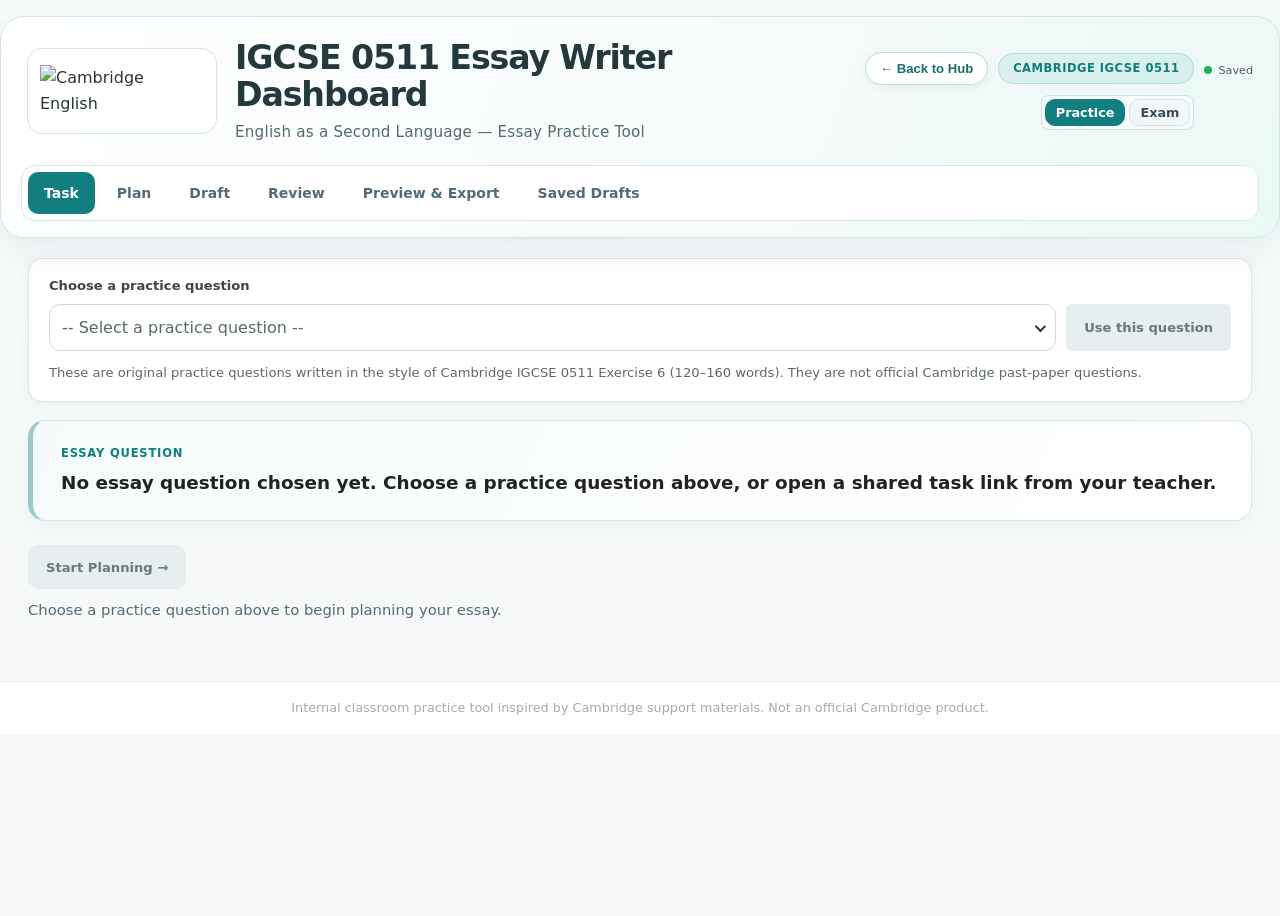
==== commit 588c6aa6: "Add independent practice: 12 original Exercise 6 style essay questions with a compact task selector " ====
--- a/essay-app.html
+++ b/essay-app.html
@@ -722,6 +722,37 @@
 .header-right > .hub-return-link{flex-shrink:0;margin-left:4px} 
 @media(max-width:700px){.hub-return-link{padding:8px 12px;font-size:.78rem}}
 
+
+/* Practice question picker (Task tab) */
+.practice-picker{margin-bottom:18px;overflow:visible}
+.practice-picker .card-body{padding:16px 20px 18px}
+.practice-picker label{display:block;margin-bottom:8px}
+.practice-picker__row{display:flex;gap:10px;align-items:stretch;flex-wrap:wrap}
+.practice-combo{position:relative;flex:1 1 320px;min-width:0}
+.practice-select-native{position:absolute!important;width:1px!important;height:1px!important;min-height:0!important;opacity:0;pointer-events:none;overflow:hidden}
+.practice-combo__btn{display:flex;align-items:center;justify-content:space-between;gap:10px;width:100%;min-height:46px;padding:10px 12px;text-align:left;font:inherit;color:#243032;background:#fff;border:1px solid #cfdcda;border-radius:11px;cursor:pointer}
+.practice-combo__btn:focus-visible,.practice-combo__list:focus-visible{outline:none;border-color:#149b96;box-shadow:0 0 0 3px rgba(20,155,150,.18)}
+.practice-combo__btn.is-placeholder .practice-combo__text{color:#5a6a6c}
+.practice-combo__text{flex:1;min-width:0;overflow:hidden;text-overflow:ellipsis;white-space:nowrap}
+.practice-combo__caret{flex:0 0 auto;width:8px;height:8px;border:solid currentColor;border-width:0 2px 2px 0;transform:rotate(45deg) translateY(-2px)}
+.practice-combo__btn[aria-expanded="true"] .practice-combo__caret{transform:rotate(-135deg) translateY(-2px)}
+.practice-combo__list{position:absolute;left:0;right:0;top:calc(100% + 4px);z-index:30;margin:0;padding:4px;list-style:none;overflow-y:auto;overscroll-behavior:contain;background:#fff;border:1px solid #cfdcda;border-radius:11px;box-shadow:0 10px 28px rgba(23,56,82,.16)}
+.practice-combo__list.is-up{top:auto;bottom:calc(100% + 4px)}
+.practice-combo__list[hidden]{display:none}
+.practice-combo__list [role="option"]{padding:10px 12px;min-height:44px;display:flex;align-items:center;border-radius:8px;cursor:pointer;line-height:1.3}
+.practice-combo__list [role="option"].is-active{background:#eaf8f7}
+.practice-combo__list [role="option"][aria-selected="true"]{font-weight:700;color:#0d7f7b}
+.practice-picker__row .btn{min-height:46px;flex:0 0 auto}
+.practice-picker__row .btn:disabled{background:#e6eeef;color:#647983;cursor:not-allowed;box-shadow:none}
+.practice-preview{margin-top:14px;padding:14px 16px;border:1px solid #d8ebe8;border-left:5px solid #149b96;border-radius:12px;background:#f9fdfc}
+.practice-preview__tag{font-size:.74rem;font-weight:800;letter-spacing:.02em;text-transform:uppercase;color:#0d7f7b;margin-bottom:6px}
+.practice-preview__question{margin:0 0 8px;font-weight:700;line-height:1.5}
+.practice-preview__prompts{margin:0 0 8px;padding-left:20px;font-size:.92rem;line-height:1.55;color:#394544}
+.practice-preview__meta{margin:0;font-size:.8rem;color:#5d6a68}
+.practice-note{margin:12px 0 0;font-size:.82rem;line-height:1.5;color:#5d6a68}
+.teacher-task-note{display:flex;gap:12px;align-items:center;justify-content:space-between;flex-wrap:wrap;margin-bottom:14px;padding:10px 14px;border:1px solid #d8ebe8;border-radius:12px;background:#f9fdfc;font-size:.9rem;color:#394544}
+.teacher-task-note[hidden],.practice-picker[hidden],.practice-preview[hidden]{display:none}
+@media(max-width:540px){.practice-picker__row .btn{width:100%}.practice-combo{flex-basis:100%}}
 </style>
 <link rel="stylesheet" href="essay-suite-polish.css">
 </head>
@@ -784,9 +815,24 @@
 
   <!-- ========== TAB: TASK ========== -->
   <div class="tab-panel active" id="panel-task">
+    <div class="card practice-picker" id="practicePicker">
+      <div class="card-body">
+        <label id="practiceChooseLabel" for="practiceSelect">Choose a practice question</label>
+        <div class="practice-picker__row">
+          <select id="practiceSelect"><option value="">-- Select a practice question --</option></select>
+          <button type="button" class="btn btn-primary" id="practiceLoadButton" onclick="loadPracticeQuestion()" disabled aria-disabled="true">Use this question</button>
+        </div>
+        <div class="practice-preview" id="practicePreview" hidden></div>
+        <p class="practice-note">These are original practice questions written in the style of Cambridge IGCSE 0511 Exercise 6 (120&ndash;160 words). They are not official Cambridge past-paper questions.</p>
+      </div>
+    </div>
+    <div class="teacher-task-note" id="teacherTaskNote" role="note" hidden>
+      <span>Your teacher has set this task.</span>
+      <button type="button" class="btn btn-outline" onclick="leaveTeacherTask()">Practise a different question</button>
+    </div>
     <div class="task-banner" id="taskBanner">
       <div class="task-label">Essay Question</div>
-      <div class="task-question" id="taskQuestionDisplay">No essay question set yet. Open a shared task link from your teacher.</div>
+      <div class="task-question" id="taskQuestionDisplay">No essay question chosen yet. Choose a practice question above, or open a shared task link from your teacher.</div>
       <div class="task-meta" id="taskMeta"></div>
     </div>
 
@@ -811,7 +857,7 @@
 
     <div class="task-actions">
       <button class="btn btn-primary" id="startPlanningButton" onclick="switchTab('plan')" disabled>Start Planning &rarr;</button>
-      <p class="task-empty-note" id="taskEmptyNote" role="status">Open a task link from your teacher to begin planning your essay.</p>
+      <p class="task-empty-note" id="taskEmptyNote" role="status">Choose a practice question above to begin planning your essay.</p>
     </div>
   </div>
 
@@ -913,7 +959,7 @@
     <div class="draft-paper" aria-label="Essay draft workspace">
       <div class="draft-paper-heading"><span class="draft-paper-eyebrow">YOUR ESSAY</span><h2>Build your draft</h2><p>Write one paragraph at a time. Your work is saved as you go.</p></div>
     <div class="card">
-      <div class="card-header"><div class="card-header-left"><div class="accent-bar"></div><h3>Introduction</h3></div></div>
+      <div class="card-header"><div class="card-header-left"><div class="accent-bar"></div><h3>Introduction</h3></div><button type="button" class="btn draft-clear-section no-print" data-clear-draft="draftIntro" onclick="clearDraftSection('draftIntro')">Clear section</button></div>
       <div class="card-body">
         <div class="scaffold-tip" id="scaffoldIntro" style="display:none;">Introduce the topic and state your position clearly. You might start with a general statement or a rhetorical question. Avoid copying the question word for word.</div>
         <div class="draft-section-label" id="labelIntro" style="display:none;">Introduction</div>
@@ -923,7 +969,7 @@
     </div>
 
     <div class="card">
-      <div class="card-header"><div class="card-header-left"><div class="accent-bar"></div><h3>Main Argument 1</h3></div></div>
+      <div class="card-header"><div class="card-header-left"><div class="accent-bar"></div><h3>Main Argument 1</h3></div><button type="button" class="btn draft-clear-section no-print" data-clear-draft="draftArg1" onclick="clearDraftSection('draftArg1')">Clear section</button></div>
       <div class="card-body">
         <div class="scaffold-tip" id="scaffoldArg1" style="display:none;">Present your first argument with a reason. Then develop it with an example or further explanation. One well-developed point is better than several shallow ones.</div>
         <div class="draft-section-label" id="labelArg1" style="display:none;">Body Paragraph 1</div>
@@ -933,7 +979,7 @@
     </div>
 
     <div class="card">
-      <div class="card-header"><div class="card-header-left"><div class="accent-bar"></div><h3 id="arg2Title">Main Argument 2 / Counterargument</h3></div></div>
+      <div class="card-header"><div class="card-header-left"><div class="accent-bar"></div><h3 id="arg2Title">Main Argument 2 / Counterargument</h3></div><button type="button" class="btn draft-clear-section no-print" data-clear-draft="draftArg2" onclick="clearDraftSection('draftArg2')">Clear section</button></div>
       <div class="card-body">
         <div class="scaffold-tip" id="scaffoldArg2" style="display:none;">If writing a balanced essay, present the other side here. If one-sided, give another reason for your position. Develop this point fully with reasoning and examples.</div>
         <div class="draft-section-label" id="labelArg2" style="display:none;">Body Paragraph 2</div>
@@ -943,7 +989,7 @@
     </div>
 
     <div class="card">
-      <div class="card-header"><div class="card-header-left"><div class="accent-bar"></div><h3>Conclusion</h3></div></div>
+      <div class="card-header"><div class="card-header-left"><div class="accent-bar"></div><h3>Conclusion</h3></div><button type="button" class="btn draft-clear-section no-print" data-clear-draft="draftConc" onclick="clearDraftSection('draftConc')">Clear section</button></div>
       <div class="card-body">
         <div class="scaffold-tip" id="scaffoldConc" style="display:none;">Summarise your argument and restate your opinion. Do not introduce new ideas. Keep it concise — a few sentences is enough.</div>
         <div class="draft-section-label" id="labelConc" style="display:none;">Conclusion</div>
@@ -959,6 +1005,9 @@
       <button class="btn btn-secondary" id="btnPreviewDraft" onclick="switchTab('preview')">Preview Final Essay</button>
       <button class="btn btn-primary" id="btnSubmitExam" onclick="submitExam()" style="display:none;">Submit Exam</button>
       <button class="btn btn-secondary" id="btnNewExamAttempt" onclick="startNewExamAttempt()" style="display:none;">Start new attempt</button>
+    </div>
+    <div class="draft-clear-all-row no-print">
+      <button type="button" id="btnClearEntireDraft" class="btn draft-clear-all" onclick="clearEntireDraft()">Clear entire draft</button>
     </div>
   </div>
 
@@ -1282,6 +1331,7 @@
   lastAnalysis: null,
   sharedTaskKey: '',
   controlledTaskId: '',
+  bankTaskId: '',
 };
 const INITIAL_STATE_JSON = JSON.stringify(state);
 
@@ -1318,6 +1368,7 @@
 function initialiseApp() {
   if (appInitialised || !domReady) return;
   appInitialised = true;
+  populatePracticeSelect();
   loadState();
   const sharedTaskLoaded = applySharedTaskFromUrl();
   applySettings();
@@ -1570,6 +1621,7 @@
   }
   state.settings = Object.assign({}, state.settings, incoming);
   state.controlledTaskId = id;
+  state.bankTaskId = '';
   state.sharedTaskKey = 'controlled:' + id;
   state.studyMode = controlledTask.studyMode === 'practice' ? 'practice' : 'exam';
   state.teacherMode = false;
@@ -1669,6 +1721,7 @@
   state.settings = Object.assign({}, state.settings, incoming);
   state.sharedTaskKey = shared.key;
   state.controlledTaskId = '';
+  state.bankTaskId = '';
   state.studyMode = 'practice';
   state.examSubmitted = false;
   state.teacherMode = false;
@@ -1720,8 +1773,11 @@
   const s = state.settings;
   const qd = document.getElementById('taskQuestionDisplay');
   const hasEssayQuestion = Boolean(String(s.essayQuestion || '').trim());
-  qd.textContent = s.essayQuestion || 'No essay question set yet. Open a shared task link from your teacher.';
+  qd.textContent = s.essayQuestion || 'No essay question chosen yet. Choose a practice question above, or open a shared task link from your teacher.';
   document.getElementById('taskBanner').classList.toggle('essay-task-empty', !hasEssayQuestion);
+  const bannerLabel = document.querySelector('#taskBanner .task-label');
+  if (bannerLabel) bannerLabel.textContent = activePracticeId() ? 'Original practice question' : 'Essay Question';
+  syncPracticePicker(true);
   const planningButton = document.getElementById('startPlanningButton');
   if (planningButton) {
     planningButton.disabled = !hasEssayQuestion;
@@ -1734,6 +1790,7 @@
   let metaHTML = '';
   if (s.audience) metaHTML += '<span>Audience: ' + esc(s.audience) + '</span>';
   if (state.controlledTaskId) metaHTML += '<span>Controlled teacher task</span>';
+  else if (activePracticeId()) metaHTML += '<span>Original practice \u2013 not an official Cambridge question</span>';
   else if (state.sharedTaskKey) metaHTML += '<span>Practice link</span>';
   metaHTML += '<span>Target: ' + s.wordMin + '–' + s.wordMax + ' words</span>';
   metaHTML += '<span>Type: ' + esc(s.argType === 'either' ? 'Either allowed' : s.argType === 'balanced' ? 'Balanced required' : 'One-sided required') + '</span>';
@@ -1936,6 +1993,58 @@
   switchTab('task');
 }
 
+// Draft-only deletion: planning notes, assigned task and saved drafts stay intact.
+const DRAFT_CLEAR_FIELDS = Object.freeze({
+  draftIntro: 'Introduction',
+  draftArg1: 'Main Argument 1',
+  draftArg2: 'Main Argument 2 / Counterargument',
+  draftConc: 'Conclusion'
+});
+
+function draftEditingLocked() {
+  return state.studyMode === 'exam' && state.examSubmitted;
+}
+
+function clearDraftSection(fieldId) {
+  if (!Object.prototype.hasOwnProperty.call(DRAFT_CLEAR_FIELDS, fieldId)) return;
+  if (draftEditingLocked()) return;
+  const field = document.getElementById(fieldId);
+  if (!field || field.disabled || !field.value.trim()) return;
+  if (!window.confirm('Clear ' + DRAFT_CLEAR_FIELDS[fieldId] + '? This will delete the text in this section only.')) return;
+  clearTimeout(autosaveTimer);
+  field.value = '';
+  saveState();
+  updateAll();
+  updateDraftClearControls();
+  showToast(DRAFT_CLEAR_FIELDS[fieldId] + ' cleared');
+}
+
+function clearEntireDraft() {
+  if (draftEditingLocked()) return;
+  const fields = Object.keys(DRAFT_CLEAR_FIELDS).map(id => document.getElementById(id));
+  if (fields.some(field => !field || field.disabled)) return;
+  if (!fields.some(field => field.value.trim())) return;
+  if (!window.confirm('Clear the entire essay draft? All four writing sections will be emptied. Your plan, assigned question and saved drafts will remain.')) return;
+  clearTimeout(autosaveTimer);
+  fields.forEach(field => { field.value = ''; });
+  saveState();
+  updateAll();
+  updateDraftClearControls();
+  showToast('Entire draft cleared');
+}
+
+function updateDraftClearControls() {
+  const locked = draftEditingLocked();
+  for (const id of Object.keys(DRAFT_CLEAR_FIELDS)) {
+    const field = document.getElementById(id);
+    const button = document.querySelector('[data-clear-draft="' + id + '"]');
+    if (button) button.disabled = locked || !field || !field.value.trim();
+  }
+  const clearAll = document.getElementById('btnClearEntireDraft');
+  if (clearAll) clearAll.disabled = locked || !Object.keys(DRAFT_CLEAR_FIELDS)
+    .some(id => { const field = document.getElementById(id); return field && field.value.trim(); });
+}
+
 function updateModeUI() {
   const exam = state.studyMode === 'exam';
   const locked = exam && state.examSubmitted;
@@ -1965,6 +2074,7 @@
   if (previewBtn) previewBtn.style.display = preSubmitExam ? 'none' : '';
   if (submitBtn) submitBtn.style.display = preSubmitExam ? '' : 'none';
   if (newBtn) newBtn.style.display = locked ? '' : 'none';
+  updateDraftClearControls();
 }
 
 // ===== TEACHER MODE =====
@@ -2006,6 +2116,7 @@
       switchTab('task');
     }
   }
+  syncPracticePicker(false);
 }
 
 function toggleScaffoldSetting() {
@@ -2028,6 +2139,7 @@
 
 function onDraftInput() {
   updateWordCounts();
+  updateDraftClearControls();
   scheduleAutosave();
 }
 
@@ -2366,6 +2478,7 @@
 // ===== RENDER REVIEW =====
 function updateAll() {
   updateWordCounts();
+  updateDraftClearControls();
   if (state.studyMode === 'exam' && !state.examSubmitted) {
     setReviewEmptyState(false);
     clearReviewOutputs();
@@ -2945,6 +3058,274 @@
   showToast('Analytics cleared');
 }
 
+// ===== ORIGINAL PRACTICE QUESTION BANK (Exercise 6 style) =====
+// Original questions written for self-study in the style of Cambridge IGCSE ESL 0511 Exercise 6 (essay, 120-160 words).
+// They are NOT Cambridge past-paper questions and must always be labelled as original practice.
+const PRACTICE_WORD_MIN = 120, PRACTICE_WORD_MAX = 160;
+const PRACTICE_BALANCED = 'Discuss both sides of the issue before giving your own opinion.';
+const PRACTICE_ONE_SIDED = 'Choose one side of the argument and explain your opinion clearly, using reasons and examples.';
+const PRACTICE_BANK = [
+  { id: 'weekend-homework', label: 'Homework at weekends', argType: 'balanced', audience: 'the school council',
+    question: 'Your school council is discussing whether teachers should stop setting homework at weekends. Your teacher has asked every student to send the council a short essay. Write your essay, considering both sides of the issue and giving your own opinion in your conclusion. Use a fairly formal style. Write 120–160 words.',
+    prompts: ['Some students say: ‘Weekends are for rest, family and hobbies. We work hard all week.’', 'Others say: ‘Homework helps us remember our lessons and learn to manage our time.’', 'Add your own idea or example.'] },
+  { id: 'phones-lessons', label: 'Phones in lessons', argType: 'one-sided', audience: 'readers of the school website',
+    question: 'Your school website is publishing student opinions on whether students should be allowed to use their phones in lessons for learning, for example to check a word or find information. Write an essay for the website. Choose one side of the argument and explain your opinion clearly, using reasons and examples. Write 120–160 words.',
+    prompts: ['‘A phone is a dictionary, a calculator and a library in one pocket.’', '‘Phones make it too easy to chat, play games and stop listening.’', 'Decide which view you support and give your own examples.'] },
+  { id: 'school-uniform', label: 'School uniform', argType: 'balanced', audience: 'your headteacher',
+    question: 'Your headteacher is considering whether students should continue to wear a school uniform and has invited students to share their views. Write an essay for the headteacher, discussing the advantages and disadvantages of school uniform and explaining which side you think is stronger. Use a formal or semi-formal style. Write 120–160 words.',
+    prompts: ['‘A uniform means nobody is judged by the clothes they can afford.’', '‘Students should be able to show their personality through what they wear.’', 'Think about cost, comfort and school identity.'] },
+  { id: 'social-media-limit', label: 'Time on social media', argType: 'one-sided', audience: 'readers of the school magazine',
+    question: 'The school magazine is running a series called ‘Growing Up Online’. You have been asked to write an essay about this statement: ‘Teenagers should spend no more than one hour a day on social media.’ Say whether you agree or disagree and support your opinion with reasons and examples. Write 120–160 words.',
+    prompts: ['‘Too much scrolling leaves less time for sleep, exercise and homework.’', '‘Social media helps me keep in touch with friends and learn new things.’', 'Explain which view you support.'] },
+  { id: 'foreign-languages', label: 'Learning two foreign languages', argType: 'one-sided', audience: 'young readers of a local newspaper',
+    question: 'A local newspaper has asked young people to respond to this statement: ‘Every student should learn at least two foreign languages at school.’ Write an essay for the newspaper’s young readers, giving your opinion and supporting it with reasons and examples. Write 120–160 words.',
+    prompts: ['‘Speaking more languages can open doors to jobs and travel.’', '‘Students already have too many subjects, so languages should be a choice.’', 'Think about your own experience of learning English.'] },
+  { id: 'teenage-jobs', label: 'Part-time jobs for students', argType: 'balanced', audience: 'your school careers adviser',
+    question: 'Your school careers adviser is preparing a talk about part-time jobs for students aged 15 to 17. You have been asked to write an essay for the adviser, discussing both the benefits and the drawbacks of having a part-time job while studying, and giving your own view. Use a semi-formal style. Write 120–160 words.',
+    prompts: ['‘A job teaches responsibility and gives you your own money.’', '‘Studying is already a full-time job, and work leaves no time to rest.’', 'What advice would you give to a student who is thinking about getting a job?'] },
+  { id: 'daily-pe', label: 'Daily physical education', argType: 'one-sided', audience: 'your school’s parent–teacher group',
+    question: 'Your school’s parent–teacher group is discussing this statement: ‘All students should have physical education every day.’ Write an essay for the group, saying whether you agree or disagree and explaining your reasons. Support your opinion with examples. Write 120–160 words.',
+    prompts: ['‘Regular exercise keeps students healthy and helps them to concentrate.’', '‘Students who dislike sport need that time for subjects that matter for their future.’', 'Include an example from your own school or daily life.'] },
+  { id: 'online-lessons', label: 'Online lessons', argType: 'balanced', audience: 'your school’s head of learning',
+    question: 'Your school is thinking about replacing some classroom lessons with online lessons that students follow from home. The head of learning has asked students to write an essay about this idea. Write about the advantages and disadvantages of online lessons and say what you think the school should do. Write 120–160 words.',
+    prompts: ['‘Online lessons save travel time and let me learn at my own speed.’', '‘In a classroom I can ask questions and learn with my friends.’', 'Think about concentration, technology and support from teachers.'] },
+  { id: 'plastic-bottles', label: 'Banning plastic bottles', argType: 'one-sided', audience: 'students and teachers reading the school newsletter',
+    question: 'Your school wants to reduce plastic waste. The school newsletter has asked students to respond to this idea: ‘The school should ban single-use plastic bottles.’ Write an essay for the newsletter, giving your opinion and explaining it with reasons and examples. Write 120–160 words.',
+    prompts: ['‘Plastic bottles are used for a few minutes but harm the environment for years.’', '‘A ban is inconvenient, and students may end up with nothing to drink.’', 'What practical changes could the school make?'] },
+  { id: 'choose-subjects', label: 'Choosing your own subjects', argType: 'balanced', audience: 'your head of year',
+    question: 'Your head of year is deciding whether students should be allowed to choose all of their own subjects from the age of 14. Write an essay for the head of year, discussing the possible benefits and problems and giving your own opinion. Use a formal or semi-formal style. Write 120–160 words.',
+    prompts: ['‘If I study subjects I enjoy, I will work harder and do better.’', '‘Some subjects, such as maths and languages, are important for everyone.’', 'Consider what could happen if students choose badly.'] },
+  { id: 'youth-volunteering', label: 'Volunteering by young people', argType: 'one-sided', audience: 'readers of a local youth website',
+    question: 'A local youth website has asked students to respond to this statement: ‘Young people should spend some of their free time doing volunteer work.’ Write an essay for the website’s readers. Say whether you agree or disagree and support your opinion with reasons and examples. Write 120–160 words.',
+    prompts: ['‘Volunteering helps the community and teaches useful skills.’', '‘Young people already have homework and very little free time.’', 'Think of a type of volunteering you have seen or would like to try.'] },
+  { id: 'travel-learning', label: 'Travelling to learn', argType: 'balanced', audience: 'members of your school debating club',
+    question: 'Your school’s debating club is preparing for a discussion on this statement: ‘Travelling is the best way to learn about the world.’ You have been asked to write an essay for the club members, considering both sides of the argument and giving your own opinion. Use a semi-formal style. Write 120–160 words.',
+    prompts: ['‘Seeing other cultures in person teaches us more than any book.’', '‘Books, films and the internet let us learn about places without the cost of travel.’', 'Include an example from your own experience or from something you have read.'] }
+];
+function practiceItem(id) { return PRACTICE_BANK.find(function(t) { return t.id === id; }) || null; }
+function practiceTypeLabel(argType) { return argType === 'balanced' ? 'Balanced' : 'One-sided'; }
+// The bank question that is currently loaded. Derived from the saved question text, so a teacher edit or a teacher link can never leave a stale selection.
+function activePracticeId() {
+  if (state.controlledTaskId || !state.bankTaskId) return '';
+  const item = practiceItem(state.bankTaskId);
+  return item && item.question === state.settings.essayQuestion ? item.id : '';
+}
+function teacherAssignedTask() {
+  return Boolean(state.controlledTaskId) || Boolean(state.sharedTaskKey && String(state.sharedTaskKey).indexOf('bank:') !== 0);
+}
+
+// ===== PRACTICE QUESTION PICKER =====
+// The native <select> stays the single source of truth (id, values, change event). The listbox below is a bounded, scrollable view of it,
+// because a native menu opens full height and blocks the page on macOS and some tablets.
+function enhancePracticeSelect(select) {
+  if (!select || select.dataset.enhanced) return;
+  select.dataset.enhanced = '1';
+  const wrap = document.createElement('div'); wrap.className = 'practice-combo';
+  const btn = document.createElement('button'); btn.type = 'button'; btn.id = 'practiceCombo'; btn.className = 'practice-combo__btn';
+  btn.setAttribute('aria-haspopup', 'listbox'); btn.setAttribute('aria-expanded', 'false'); btn.setAttribute('aria-labelledby', 'practiceChooseLabel practiceCombo');
+  const text = document.createElement('span'); text.className = 'practice-combo__text'; btn.append(text);
+  const caret = document.createElement('span'); caret.className = 'practice-combo__caret'; caret.setAttribute('aria-hidden', 'true'); btn.append(caret);
+  const list = document.createElement('ul'); list.className = 'practice-combo__list'; list.id = 'practiceList'; list.setAttribute('role', 'listbox');
+  list.setAttribute('aria-labelledby', 'practiceChooseLabel'); list.tabIndex = -1; list.hidden = true;
+  const items = [...select.options].filter(function(o) { return o.value; }).map(function(o, i) {
+    const li = document.createElement('li'); li.setAttribute('role', 'option'); li.id = 'practiceOpt' + i; li.dataset.value = o.value; li.textContent = o.textContent;
+    list.append(li); return li;
+  });
+  select.parentNode.insertBefore(wrap, select); wrap.append(btn, list, select);
+  select.classList.add('practice-select-native'); select.tabIndex = -1; select.setAttribute('aria-hidden', 'true');
+  let active = -1, typed = '', typedTimer = 0;
+  const selectedIndex = function() { return items.findIndex(function(li) { return li.dataset.value === select.value; }); };
+  function sync() {
+    const i = selectedIndex();
+    text.textContent = i >= 0 ? items[i].textContent : (select.options[0] ? select.options[0].textContent : 'Select a practice question');
+    btn.classList.toggle('is-placeholder', i < 0);
+    items.forEach(function(li, k) { li.setAttribute('aria-selected', k === i ? 'true' : 'false'); });
+  }
+  function setActive(i, scroll) {
+    if (!items.length) return;
+    active = Math.max(0, Math.min(items.length - 1, i));
+    items.forEach(function(li, k) { li.classList.toggle('is-active', k === active); });
+    list.setAttribute('aria-activedescendant', items[active].id);
+    if (scroll !== false) items[active].scrollIntoView({ block: 'nearest' });
+  }
+  function place() {
+    list.style.maxHeight = ''; list.classList.remove('is-up');
+    const row = (items[0] && items[0].offsetHeight) || 44, want = row * 6.5 + 8, TOP = 12;
+    let r = btn.getBoundingClientRect();
+    // Not enough room below: bring the picker up the page so the whole menu fits without being clipped.
+    if (window.innerHeight - r.bottom - 12 < want && r.top > TOP) { window.scrollBy({ top: r.top - TOP, behavior: 'instant' }); r = btn.getBoundingClientRect(); }
+    const below = window.innerHeight - r.bottom - 12, above = r.top - TOP;
+    const up = below < Math.min(want, 200) && above > below;
+    const room = Math.max(row * 2, Math.min(want, up ? above : below));
+    list.style.maxHeight = Math.floor(room) + 'px'; list.classList.toggle('is-up', up);
+  }
+  function open() {
+    if (!list.hidden) return;
+    list.hidden = false; btn.setAttribute('aria-expanded', 'true'); place();
+    const i = selectedIndex(); setActive(i >= 0 ? i : 0); list.focus({ preventScroll: true });
+    document.addEventListener('pointerdown', outside, true); window.addEventListener('resize', place);
+  }
+  function close(refocus) {
+    if (list.hidden) return;
+    list.hidden = true; btn.setAttribute('aria-expanded', 'false');
+    document.removeEventListener('pointerdown', outside, true); window.removeEventListener('resize', place);
+    if (refocus) btn.focus({ preventScroll: true });
+  }
+  function outside(e) { if (!wrap.contains(e.target)) close(false); }
+  function choose(i) {
+    if (i < 0 || i >= items.length) return;
+    const changed = select.value !== items[i].dataset.value;
+    select.value = items[i].dataset.value; sync(); close(true);
+    if (changed) select.dispatchEvent(new Event('change', { bubbles: true }));
+  }
+  btn.addEventListener('click', function() { if (list.hidden) open(); else close(true); });
+  btn.addEventListener('keydown', function(e) { if (e.key === 'ArrowDown' || e.key === 'ArrowUp') { e.preventDefault(); open(); } });
+  list.addEventListener('click', function(e) { const li = e.target.closest('[role="option"]'); if (li) choose(items.indexOf(li)); });
+  list.addEventListener('pointermove', function(e) { const li = e.target.closest('[role="option"]'); if (li) { const k = items.indexOf(li); if (k !== active) setActive(k, false); } });
+  list.addEventListener('blur', function() { setTimeout(function() { if (!wrap.contains(document.activeElement)) close(false); }, 0); });
+  list.addEventListener('keydown', function(e) {
+    const page = Math.max(1, Math.floor(list.clientHeight / ((items[0] && items[0].offsetHeight) || 44)) - 1);
+    const k = e.key;
+    if (k === 'ArrowDown') setActive(active + 1); else if (k === 'ArrowUp') setActive(active - 1);
+    else if (k === 'Home') setActive(0); else if (k === 'End') setActive(items.length - 1);
+    else if (k === 'PageDown') setActive(active + page); else if (k === 'PageUp') setActive(active - page);
+    else if (k === 'Enter' || k === ' ') choose(active);
+    else if (k === 'Escape') close(true);
+    else if (k === 'Tab') { close(false); return; }
+    else if (k.length === 1 && !e.ctrlKey && !e.metaKey && !e.altKey) {
+      typed += k.toLowerCase(); clearTimeout(typedTimer); typedTimer = setTimeout(function() { typed = ''; }, 700);
+      const hit = items.findIndex(function(li) { return li.textContent.replace(/^\[[^\]]*\]\s*/, '').toLowerCase().indexOf(typed) === 0; });
+      if (hit >= 0) setActive(hit);
+    } else return;
+    e.preventDefault();
+  });
+  select.addEventListener('change', sync);
+  sync();
+}
+
+function populatePracticeSelect() {
+  const select = document.getElementById('practiceSelect');
+  if (!select || select.dataset.populated) return;
+  select.dataset.populated = '1';
+  PRACTICE_BANK.forEach(function(t) {
+    const opt = document.createElement('option');
+    opt.value = t.id;
+    opt.textContent = '[Original practice] ' + t.label + ' · ' + practiceTypeLabel(t.argType);
+    select.appendChild(opt);
+  });
+  enhancePracticeSelect(select);
+  select.addEventListener('change', renderPracticePreview);
+}
+
+function renderPracticePreview() {
+  const select = document.getElementById('practiceSelect');
+  const preview = document.getElementById('practicePreview');
+  const button = document.getElementById('practiceLoadButton');
+  if (!select || !preview || !button) return;
+  const item = practiceItem(select.value);
+  const loaded = Boolean(item) && item.id === activePracticeId();
+  preview.textContent = '';
+  preview.hidden = !item || loaded;   // once loaded, the question banner below shows it
+  if (item && !loaded) {
+    const tag = document.createElement('div'); tag.className = 'practice-preview__tag'; tag.textContent = 'Original practice • Exercise 6 style • ' + practiceTypeLabel(item.argType) + ' argument';
+    const q = document.createElement('p'); q.className = 'practice-preview__question'; q.textContent = item.question;
+    const ul = document.createElement('ul'); ul.className = 'practice-preview__prompts';
+    item.prompts.forEach(function(p) { const li = document.createElement('li'); li.textContent = p; ul.appendChild(li); });
+    const meta = document.createElement('p'); meta.className = 'practice-preview__meta';
+    meta.textContent = 'Audience: ' + item.audience + ' • Target: ' + PRACTICE_WORD_MIN + '–' + PRACTICE_WORD_MAX + ' words • ' + (item.argType === 'balanced' ? PRACTICE_BALANCED : PRACTICE_ONE_SIDED);
+    preview.append(tag, q, ul, meta);
+  }
+  button.disabled = !item || loaded;
+  button.setAttribute('aria-disabled', String(button.disabled));
+  button.textContent = loaded ? 'Question loaded' : 'Use this question';
+}
+
+// Show the picker only when no teacher task is in charge, and keep the selection in step with the question that is actually loaded.
+function syncPracticePicker(resetSelection) {
+  const card = document.getElementById('practicePicker');
+  const note = document.getElementById('teacherTaskNote');
+  const select = document.getElementById('practiceSelect');
+  if (!card || !select) return;
+  const assigned = teacherAssignedTask();
+  card.hidden = assigned || state.teacherMode === true;
+  if (note) note.hidden = !assigned || state.teacherMode === true;
+  if (resetSelection) {
+    const id = activePracticeId();
+    select.value = id;
+    select.dispatchEvent(new Event('change', { bubbles: true }));
+  }
+}
+
+function confirmWorkReplacement(intro) {
+  gatherUIState();
+  if (!hasCurrentWork()) return true;
+  const practice = state.studyMode !== 'exam';
+  const message = (intro ? intro + ' ' : '') + 'You have writing in your current plan or draft. ' + (practice
+    ? 'It will be saved as a backup in Saved Drafts and you will start a fresh plan. Continue?'
+    : 'Exam Mode cannot save backups, so it will be cleared. Continue?');
+  if (!window.confirm(message)) return false;
+  if (practice) {
+    const drafts = getDrafts();
+    const label = String(state.settings.essayQuestion || 'Previous question').slice(0, 42);
+    let name = 'Backup — ' + label + ' — ' + new Date().toLocaleString();
+    while (drafts.some(function(d) { return d.name === name; })) name += ' (copy)';
+    drafts.unshift({ name: name, date: new Date().toISOString(), plan: Object.assign({}, state.plan), draft: Object.assign({}, state.draft), teacherNotes: state.teacherNotes });
+    safeStorageSet(storageKey('drafts'), JSON.stringify(drafts));
+  }
+  clearCurrentWorkspace();
+  state.examSubmitted = false;
+  return true;
+}
+
+function loadPracticeQuestion() {
+  const select = document.getElementById('practiceSelect');
+  const item = select && practiceItem(select.value);
+  if (!item) { showToast('Choose a practice question first.'); return; }
+  if (item.id === activePracticeId()) { showToast('This question is already loaded.'); return; }
+  if (!confirmWorkReplacement('')) return;
+  state.settings = Object.assign({}, state.settings, {
+    essayQuestion: item.question,
+    audience: item.audience,
+    wordMin: PRACTICE_WORD_MIN,
+    wordMax: PRACTICE_WORD_MAX,
+    argType: item.argType,
+    promptIdeas: item.prompts.map(function(p) { return '• ' + p; }).join('\n'),
+    successCriteria: ''
+  });
+  state.bankTaskId = item.id;
+  state.sharedTaskKey = 'bank:' + item.id;
+  state.controlledTaskId = '';
+  // Write the cleared workspace to the fields first: saveState() reads the fields back, which would otherwise restore the old text.
+  applySettings();
+  saveState();
+  updateAll();
+  showToast('Question loaded. Choose Start Planning when you are ready.');
+  const banner = document.getElementById('taskBanner');
+  if (banner) banner.scrollIntoView({ block: 'start', behavior: 'instant' });
+  const start = document.getElementById('startPlanningButton');
+  if (start) start.focus({ preventScroll: true });
+}
+
+// A teacher task stays in charge until the student chooses to practise something else.
+function leaveTeacherTask() {
+  const intro = 'This replaces your teacher\u2019s task on this device with a practice question of your own. You can reopen your teacher\u2019s link at any time.';
+  gatherUIState();
+  if (hasCurrentWork()) {
+    if (!confirmWorkReplacement(intro)) return;
+  } else if (!window.confirm(intro + ' Continue?')) return;
+  clearCurrentWorkspace();
+  state.settings = Object.assign({}, state.settings, { essayQuestion: '', audience: 'teacher', wordMin: PRACTICE_WORD_MIN, wordMax: PRACTICE_WORD_MAX, argType: 'either', promptIdeas: '', successCriteria: '' });
+  state.controlledTaskId = '';
+  state.sharedTaskKey = '';
+  state.bankTaskId = '';
+  state.studyMode = 'practice';
+  state.examSubmitted = false;
+  applySettings();
+  saveState();
+  updateAll();
+  switchTab('task');
+}
+
 // ===== UTILITIES =====
 function esc(text) {
   const div = document.createElement('div');
--- a/essay-suite-polish.css
+++ b/essay-suite-polish.css
@@ -923,3 +923,57 @@
   }
   #panel-review .review-edit-target { align-self:flex-start; }
 }
+
+/* Draft clearing: unobtrusive per-paragraph actions and a separate whole-draft action. */
+#panel-draft .draft-paper > .card > .card-header {
+  display:flex;
+  justify-content:space-between;
+  align-items:center;
+  flex-wrap:wrap;
+  gap:10px;
+}
+#panel-draft .draft-clear-section,
+#panel-draft .draft-clear-all {
+  background:#fff;
+  border:1px solid #d7e4e5;
+  border-radius:9px;
+  color:#56707a;
+  font-weight:650;
+  box-shadow:none;
+}
+#panel-draft .draft-clear-section {
+  padding:6px 10px;
+  min-height:34px;
+  font-size:.78rem;
+}
+#panel-draft .draft-clear-section:hover:not(:disabled),
+#panel-draft .draft-clear-all:hover:not(:disabled) {
+  background:#f0f5f6;
+  border-color:#b7d0d3;
+  color:#285668;
+}
+#panel-draft .draft-clear-section:focus-visible,
+#panel-draft .draft-clear-all:focus-visible {
+  outline:3px solid #2e73d6;
+  outline-offset:2px;
+}
+#panel-draft .draft-clear-section:disabled,
+#panel-draft .draft-clear-all:disabled {
+  opacity:.48;
+  cursor:not-allowed;
+}
+#panel-draft .draft-clear-all-row {
+  display:flex;
+  justify-content:flex-start;
+  max-width:980px;
+  padding:0 2px;
+  margin:15px auto 0;
+}
+#panel-draft .draft-clear-all {
+  padding:9px 13px;
+  min-height:39px;
+  font-size:.84rem;
+}
+@media(max-width:700px) {
+  #panel-draft .draft-clear-section { margin-left:auto; }
+}
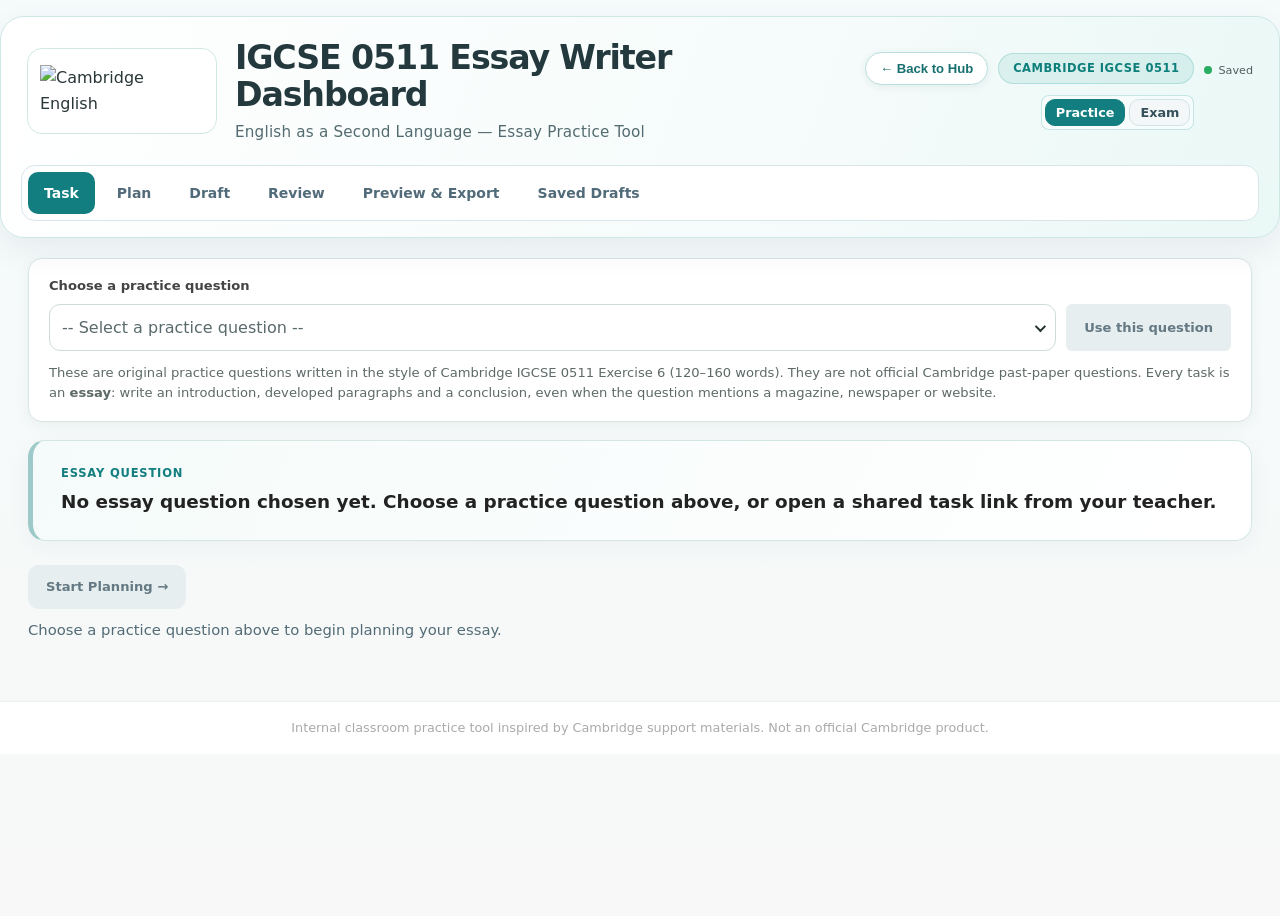
==== commit 7f1919a6: "Essay practice: lock unsubmitted Exam Mode teacher tasks, state clearly that every task is an essay " ====
--- a/essay-app.html
+++ b/essay-app.html
@@ -823,12 +823,12 @@
           <button type="button" class="btn btn-primary" id="practiceLoadButton" onclick="loadPracticeQuestion()" disabled aria-disabled="true">Use this question</button>
         </div>
         <div class="practice-preview" id="practicePreview" hidden></div>
-        <p class="practice-note">These are original practice questions written in the style of Cambridge IGCSE 0511 Exercise 6 (120&ndash;160 words). They are not official Cambridge past-paper questions.</p>
+        <p class="practice-note">These are original practice questions written in the style of Cambridge IGCSE 0511 Exercise 6 (120&ndash;160 words). They are not official Cambridge past-paper questions. Every task is an <strong>essay</strong>: write an introduction, developed paragraphs and a conclusion, even when the question mentions a magazine, newspaper or website.</p>
       </div>
     </div>
     <div class="teacher-task-note" id="teacherTaskNote" role="note" hidden>
-      <span>Your teacher has set this task.</span>
-      <button type="button" class="btn btn-outline" onclick="leaveTeacherTask()">Practise a different question</button>
+      <span id="teacherTaskNoteText">Your teacher has set this task.</span>
+      <button type="button" class="btn btn-outline" id="teacherTaskLeaveButton" onclick="leaveTeacherTask()">Practise a different question</button>
     </div>
     <div class="task-banner" id="taskBanner">
       <div class="task-label">Essay Question</div>
@@ -2075,6 +2075,7 @@
   if (submitBtn) submitBtn.style.display = preSubmitExam ? '' : 'none';
   if (newBtn) newBtn.style.display = locked ? '' : 'none';
   updateDraftClearControls();
+  syncPracticePicker(false);
 }
 
 // ===== TEACHER MODE =====
@@ -3110,6 +3111,10 @@
   const item = practiceItem(state.bankTaskId);
   return item && item.question === state.settings.essayQuestion ? item.id : '';
 }
+// An unsubmitted Exam Mode task from a teacher link is an active, locked assessment: the student must finish and submit it before practising something else.
+function teacherTaskLocked() {
+  return Boolean(state.controlledTaskId) && state.studyMode === 'exam' && !state.examSubmitted;
+}
 function teacherAssignedTask() {
   return Boolean(state.controlledTaskId) || Boolean(state.sharedTaskKey && String(state.sharedTaskKey).indexOf('bank:') !== 0);
 }
@@ -3227,7 +3232,7 @@
   preview.textContent = '';
   preview.hidden = !item || loaded;   // once loaded, the question banner below shows it
   if (item && !loaded) {
-    const tag = document.createElement('div'); tag.className = 'practice-preview__tag'; tag.textContent = 'Original practice • Exercise 6 style • ' + practiceTypeLabel(item.argType) + ' argument';
+    const tag = document.createElement('div'); tag.className = 'practice-preview__tag'; tag.textContent = 'Original essay practice • Exercise 6 style • ' + practiceTypeLabel(item.argType) + ' argument';
     const q = document.createElement('p'); q.className = 'practice-preview__question'; q.textContent = item.question;
     const ul = document.createElement('ul'); ul.className = 'practice-preview__prompts';
     item.prompts.forEach(function(p) { const li = document.createElement('li'); li.textContent = p; ul.appendChild(li); });
@@ -3249,6 +3254,13 @@
   const assigned = teacherAssignedTask();
   card.hidden = assigned || state.teacherMode === true;
   if (note) note.hidden = !assigned || state.teacherMode === true;
+  const locked = teacherTaskLocked();
+  const leave = document.getElementById('teacherTaskLeaveButton');
+  const noteText = document.getElementById('teacherTaskNoteText');
+  if (leave) leave.hidden = locked;
+  if (noteText) noteText.textContent = locked
+    ? 'Your teacher has set this task. Complete and submit it before choosing a practice question.'
+    : 'Your teacher has set this task.';
   if (resetSelection) {
     const id = activePracticeId();
     select.value = id;
@@ -3308,6 +3320,7 @@
 
 // A teacher task stays in charge until the student chooses to practise something else.
 function leaveTeacherTask() {
+  if (teacherTaskLocked()) { showToast('Finish and submit your teacher\u2019s task first.'); return; }
   const intro = 'This replaces your teacher\u2019s task on this device with a practice question of your own. You can reopen your teacher\u2019s link at any time.';
   gatherUIState();
   if (hasCurrentWork()) {
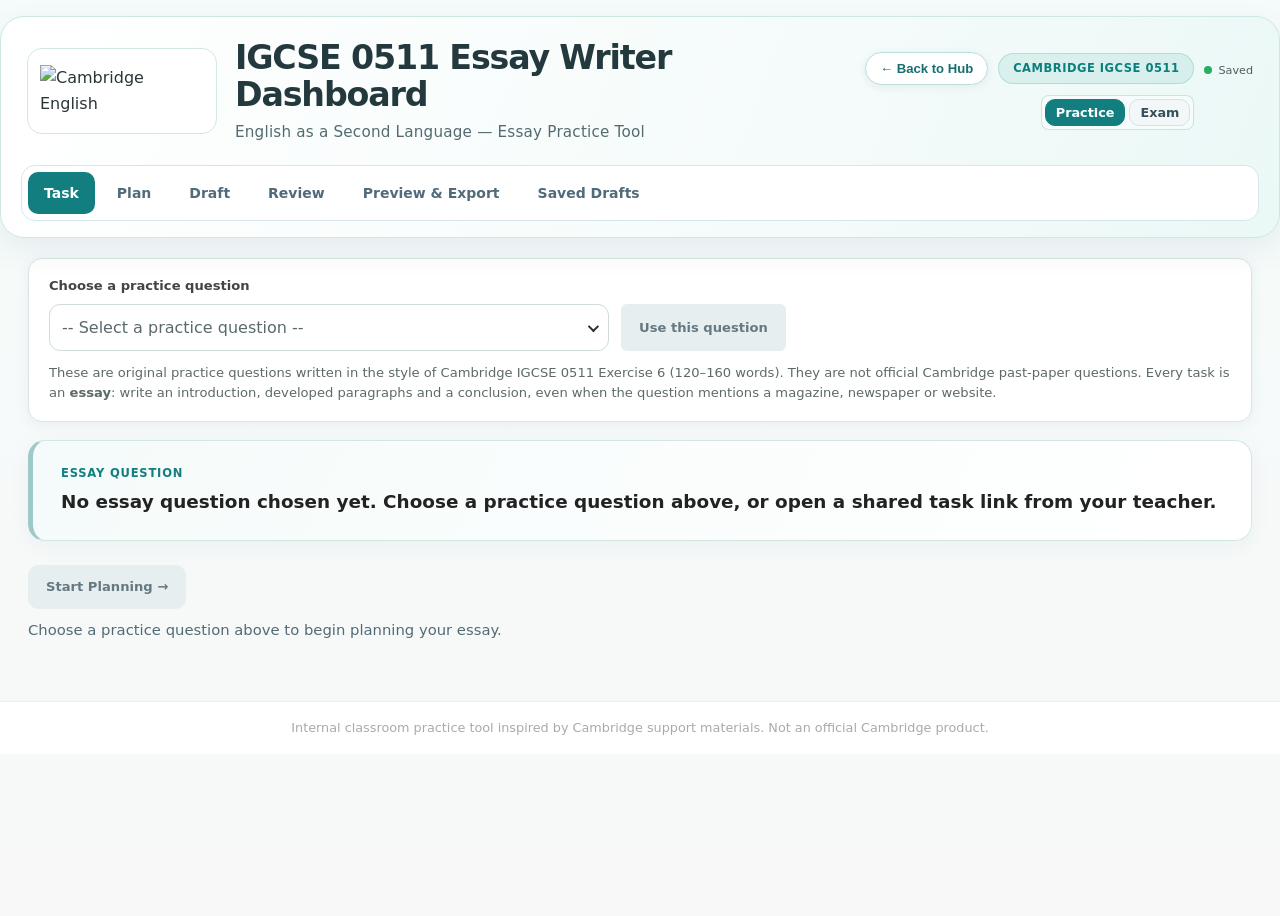
==== commit b2df39a9: "Make the Essay practice-question selector compact (max 560px) Co-Authored-By: Claude Sonnet 5.5 <nor" ====
--- a/essay-app.html
+++ b/essay-app.html
@@ -723,12 +723,18 @@
 @media(max-width:700px){.hub-return-link{padding:8px 12px;font-size:.78rem}}
 
 
+/* AI student feedback host (Review tab) */
+.essay-feedback-host{margin-bottom:18px}
+.essay-feedback-host[hidden]{display:none}
+
 /* Practice question picker (Task tab) */
 .practice-picker{margin-bottom:18px;overflow:visible}
+/* The picker card must not clip its menu. A plain .practice-picker rule loses to the later ".card{overflow:hidden}" rules (this file and essay-suite-refresh.css, injected by index.html), which cut the open list off at the card's edge and let the next section sit over it. The id selector wins regardless of stylesheet order. */
+#practicePicker.card.practice-picker{overflow:visible}
 .practice-picker .card-body{padding:16px 20px 18px}
 .practice-picker label{display:block;margin-bottom:8px}
-.practice-picker__row{display:flex;gap:10px;align-items:stretch;flex-wrap:wrap}
-.practice-combo{position:relative;flex:1 1 320px;min-width:0}
+.practice-picker__row{display:flex;gap:12px;align-items:stretch;flex-wrap:wrap}
+.practice-combo{position:relative;flex:1 1 320px;min-width:0;max-width:560px}
 .practice-select-native{position:absolute!important;width:1px!important;height:1px!important;min-height:0!important;opacity:0;pointer-events:none;overflow:hidden}
 .practice-combo__btn{display:flex;align-items:center;justify-content:space-between;gap:10px;width:100%;min-height:46px;padding:10px 12px;text-align:left;font:inherit;color:#243032;background:#fff;border:1px solid #cfdcda;border-radius:11px;cursor:pointer}
 .practice-combo__btn:focus-visible,.practice-combo__list:focus-visible{outline:none;border-color:#149b96;box-shadow:0 0 0 3px rgba(20,155,150,.18)}
@@ -1041,6 +1047,9 @@
     </div>
     <p class="review-estimate-note">These are basic writing observations, not an assessment of Cambridge quality. Your teacher can evaluate relevance, development and language.</p>
 
+    <!-- AI student feedback (Hub module; Practice Mode only) -->
+    <div id="studentFeedbackHost" class="essay-feedback-host" hidden></div>
+
     <!-- Suggestions -->
     <div class="card review-priority-card">
       <div class="card-header"><div class="card-header-left"><div class="accent-bar"></div><h3>Suggestions for Improvement</h3></div></div>
@@ -1941,7 +1950,26 @@
   state.draft = { intro:'', arg1:'', arg2:'', conc:'' };
   state.teacherNotes = '';
   state.lastAnalysis = null;
-}
+  resetEssayFeedback();
+}
+
+// ===== AI STUDENT FEEDBACK HOOKS (used by the Hub's essay-feedback.js; nothing here marks or sends anything) =====
+// Feedback is offered in Practice Mode only: never in Exam Mode, including a teacher-controlled Exam task.
+function resetEssayFeedback() { window.dispatchEvent(new Event('essay-feedback-reset')); }
+function syncFeedbackHost() {
+  const host = document.getElementById('studentFeedbackHost');
+  if (host) host.hidden = host.dataset.ready !== '1' || state.studyMode === 'exam';
+}
+document.addEventListener('essay-feedback-ready', syncFeedbackHost);
+window.getEssayFeedbackContext = function() {
+  const s = state.settings;
+  return {
+    allowed: state.studyMode !== 'exam',
+    task: { question: s.essayQuestion || '', audience: s.audience || '', prompts: s.promptIdeas || '', wordMin: Number(s.wordMin) || 120, wordMax: Number(s.wordMax) || 160 },
+    sections: { intro: gv('draftIntro'), arg1: gv('draftArg1'), arg2: gv('draftArg2'), conc: gv('draftConc') }
+  };
+};
+window.essayFeedbackRevise = function() { switchTab('draft'); };
 
 function setStudyMode(mode) {
   if (state.controlledTaskId) {
@@ -2076,6 +2104,8 @@
   if (newBtn) newBtn.style.display = locked ? '' : 'none';
   updateDraftClearControls();
   syncPracticePicker(false);
+  if (exam) resetEssayFeedback();
+  syncFeedbackHost();
 }
 
 // ===== TEACHER MODE =====
@@ -3151,14 +3181,17 @@
     active = Math.max(0, Math.min(items.length - 1, i));
     items.forEach(function(li, k) { li.classList.toggle('is-active', k === active); });
     list.setAttribute('aria-activedescendant', items[active].id);
-    if (scroll !== false) items[active].scrollIntoView({ block: 'nearest' });
+    // Scroll only the list's own box. Element.scrollIntoView() also scrolls the window, which drags the page back to the menu if the student has scrolled away.
+    if (scroll !== false) {
+      const li = items[active], top = active === 0 ? 0 : li.offsetTop, bottom = li.offsetTop + li.offsetHeight;
+      if (top < list.scrollTop) list.scrollTop = top; else if (bottom > list.scrollTop + list.clientHeight) list.scrollTop = bottom - list.clientHeight;
+    }
   }
   function place() {
     list.style.maxHeight = ''; list.classList.remove('is-up');
     const row = (items[0] && items[0].offsetHeight) || 44, want = row * 6.5 + 8, TOP = 12;
-    let r = btn.getBoundingClientRect();
-    // Not enough room below: bring the picker up the page so the whole menu fits without being clipped.
-    if (window.innerHeight - r.bottom - 12 < want && r.top > TOP) { window.scrollBy({ top: r.top - TOP, behavior: 'instant' }); r = btn.getBoundingClientRect(); }
+    const r = btn.getBoundingClientRect();
+    // Never scroll the document to make room: open on whichever side has more space and let the list scroll inside its own bounded box.
     const below = window.innerHeight - r.bottom - 12, above = r.top - TOP;
     const up = below < Math.min(want, 200) && above > below;
     const room = Math.max(row * 2, Math.min(want, up ? above : below));
@@ -3307,6 +3340,7 @@
   state.bankTaskId = item.id;
   state.sharedTaskKey = 'bank:' + item.id;
   state.controlledTaskId = '';
+  resetEssayFeedback(); // also when the workspace was empty and no clearing happened above
   // Write the cleared workspace to the fields first: saveState() reads the fields back, which would otherwise restore the old text.
   applySettings();
   saveState();
@@ -3367,5 +3401,9 @@
   if (e.target === this) closeModal();
 });
 </script>
+<script type="module">
+// Inside the Self-Study Hub only: load the Hub's student-feedback module. Standalone, or if the Hub path is unavailable, nothing happens.
+if (window.parent !== window) import('/igcse-self-study-hub/src/assessor/essay-feedback.js').catch(function() {});
+</script>
 </body>
 </html>
